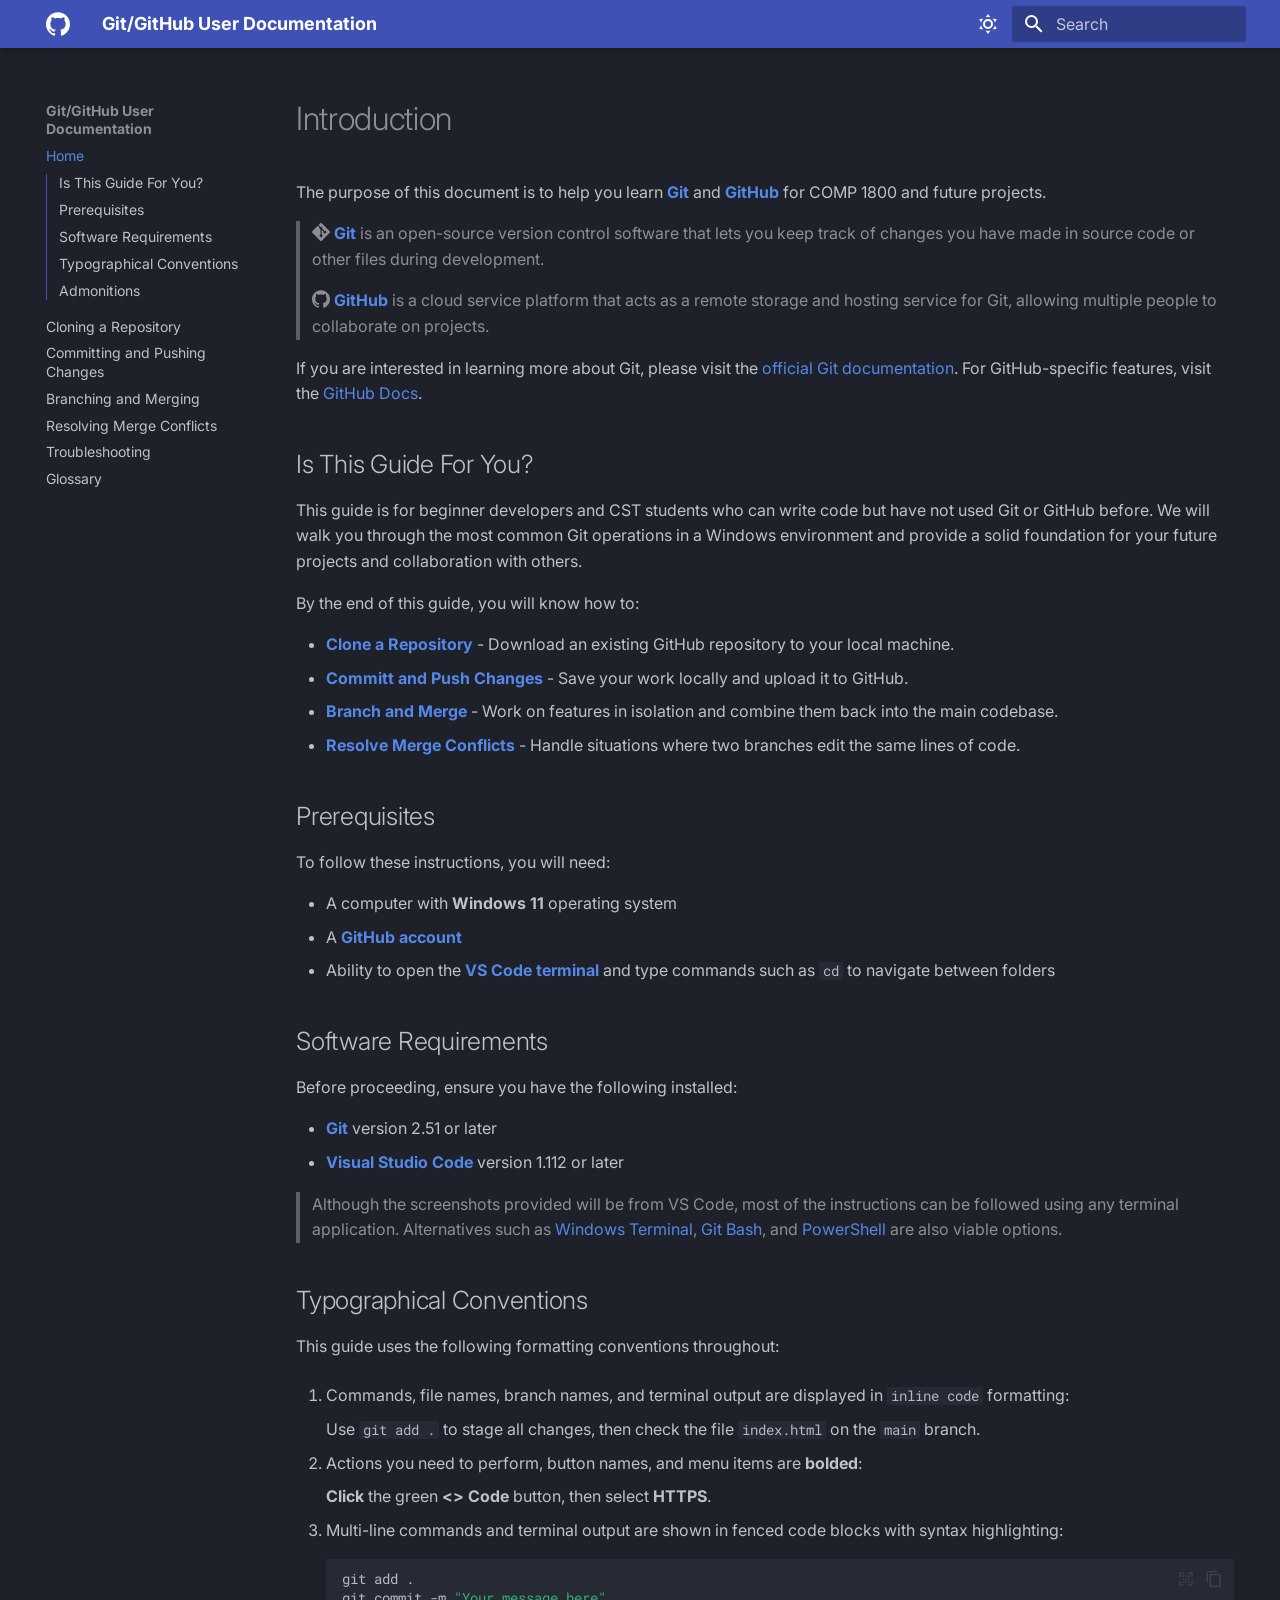
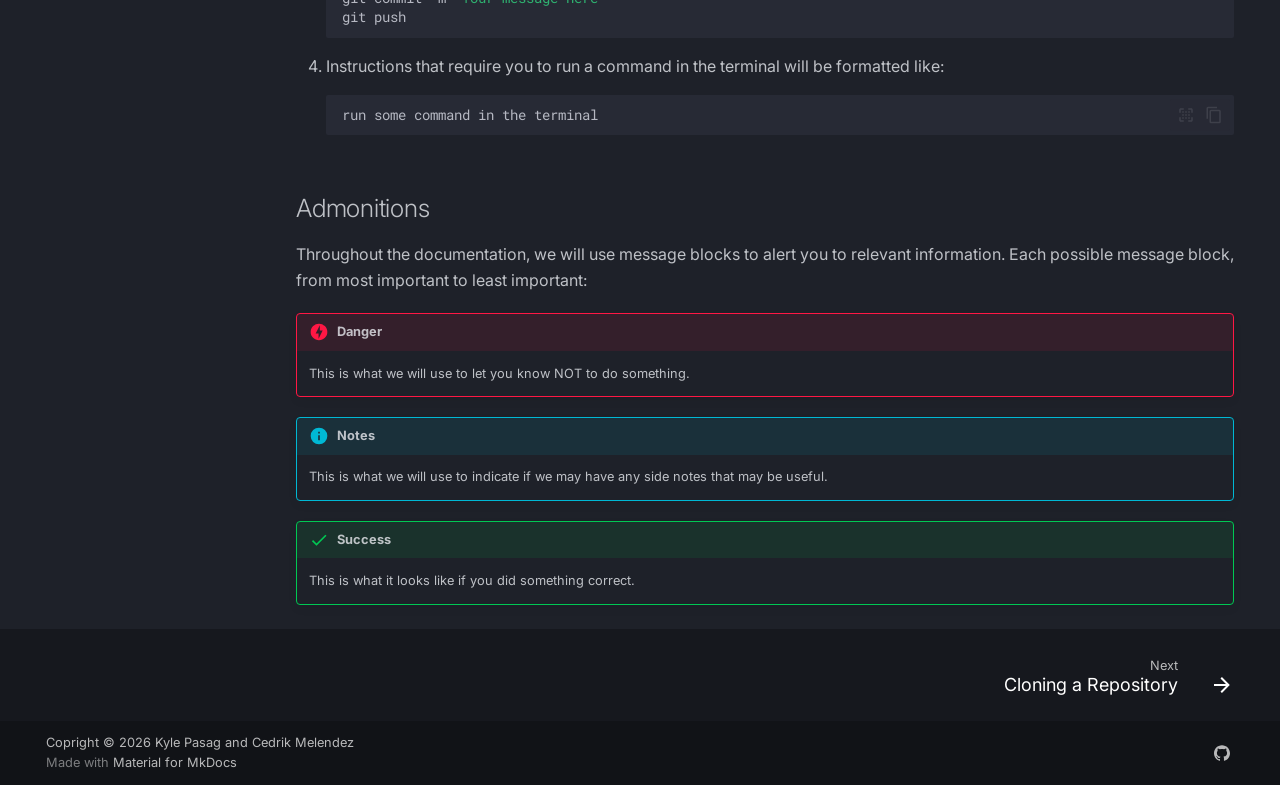
==== index.html @ 0b8ddfae "Deployed a0485a2 with MkDocs version: 1.6.1" ====
<!doctype html>
<html lang="en" class="no-js">
  <head>
    
      <meta charset="utf-8">
      <meta name="viewport" content="width=device-width,initial-scale=1">
      
      
      
        <link rel="canonical" href="https://kpasag.github.io/Git-GitHub-User-Documentation/">
      
      
      
        <link rel="next" href="cloning/">
      
      
        
      
      
      <link rel="icon" href="assets/github.png">
      <meta name="generator" content="mkdocs-1.6.1, mkdocs-material-9.7.6">
    
    
      
        <title>Git/GitHub User Documentation</title>
      
    
    
      <link rel="stylesheet" href="assets/stylesheets/main.484c7ddc.min.css">
      
        
        <link rel="stylesheet" href="assets/stylesheets/palette.ab4e12ef.min.css">
      
      


    
    
      
    
    
      
        
        
        <link rel="preconnect" href="https://fonts.gstatic.com" crossorigin>
        <link rel="stylesheet" href="https://fonts.googleapis.com/css?family=Inter:300,300i,400,400i,700,700i%7CRoboto+Mono:400,400i,700,700i&display=fallback">
        <style>:root{--md-text-font:"Inter";--md-code-font:"Roboto Mono"}</style>
      
    
    
    <script>__md_scope=new URL(".",location),__md_hash=e=>[...e].reduce(((e,_)=>(e<<5)-e+_.charCodeAt(0)),0),__md_get=(e,_=localStorage,t=__md_scope)=>JSON.parse(_.getItem(t.pathname+"."+e)),__md_set=(e,_,t=localStorage,a=__md_scope)=>{try{t.setItem(a.pathname+"."+e,JSON.stringify(_))}catch(e){}}</script>
    
      

    
    
  </head>
  
  
    
    
      
    
    
    
    
    <body dir="ltr" data-md-color-scheme="slate" data-md-color-primary="indigo" data-md-color-accent="indigo">
  
    
    <input class="md-toggle" data-md-toggle="drawer" type="checkbox" id="__drawer" autocomplete="off">
    <input class="md-toggle" data-md-toggle="search" type="checkbox" id="__search" autocomplete="off">
    <label class="md-overlay" for="__drawer"></label>
    <div data-md-component="skip">
      
        
        <a href="#introduction" class="md-skip">
          Skip to content
        </a>
      
    </div>
    <div data-md-component="announce">
      
    </div>
    
    
      

  

<header class="md-header md-header--shadow" data-md-component="header">
  <nav class="md-header__inner md-grid" aria-label="Header">
    <a href="." title="Git/GitHub User Documentation" class="md-header__button md-logo" aria-label="Git/GitHub User Documentation" data-md-component="logo">
      
  
  <svg xmlns="http://www.w3.org/2000/svg" viewBox="0 0 24 24"><path d="M12 .297c-6.63 0-12 5.373-12 12 0 5.303 3.438 9.8 8.205 11.385.6.113.82-.258.82-.577 0-.285-.01-1.04-.015-2.04-3.338.724-4.042-1.61-4.042-1.61C4.422 18.07 3.633 17.7 3.633 17.7c-1.087-.744.084-.729.084-.729 1.205.084 1.838 1.236 1.838 1.236 1.07 1.835 2.809 1.305 3.495.998.108-.776.417-1.305.76-1.605-2.665-.3-5.466-1.332-5.466-5.93 0-1.31.465-2.38 1.235-3.22-.135-.303-.54-1.523.105-3.176 0 0 1.005-.322 3.3 1.23.96-.267 1.98-.399 3-.405 1.02.006 2.04.138 3 .405 2.28-1.552 3.285-1.23 3.285-1.23.645 1.653.24 2.873.12 3.176.765.84 1.23 1.91 1.23 3.22 0 4.61-2.805 5.625-5.475 5.92.42.36.81 1.096.81 2.22 0 1.606-.015 2.896-.015 3.286 0 .315.21.69.825.57C20.565 22.092 24 17.592 24 12.297c0-6.627-5.373-12-12-12"/></svg>

    </a>
    <label class="md-header__button md-icon" for="__drawer">
      
      <svg xmlns="http://www.w3.org/2000/svg" viewBox="0 0 24 24"><path d="M3 6h18v2H3zm0 5h18v2H3zm0 5h18v2H3z"/></svg>
    </label>
    <div class="md-header__title" data-md-component="header-title">
      <div class="md-header__ellipsis">
        <div class="md-header__topic">
          <span class="md-ellipsis">
            Git/GitHub User Documentation
          </span>
        </div>
        <div class="md-header__topic" data-md-component="header-topic">
          <span class="md-ellipsis">
            
              Home
            
          </span>
        </div>
      </div>
    </div>
    
      
        <form class="md-header__option" data-md-component="palette">
  
    
    
    
    <input class="md-option" data-md-color-media="" data-md-color-scheme="slate" data-md-color-primary="indigo" data-md-color-accent="indigo"  aria-label="Dark mode"  type="radio" name="__palette" id="__palette_0">
    
      <label class="md-header__button md-icon" title="Dark mode" for="__palette_1" hidden>
        <svg xmlns="http://www.w3.org/2000/svg" viewBox="0 0 24 24"><path d="M12 7a5 5 0 0 1 5 5 5 5 0 0 1-5 5 5 5 0 0 1-5-5 5 5 0 0 1 5-5m0 2a3 3 0 0 0-3 3 3 3 0 0 0 3 3 3 3 0 0 0 3-3 3 3 0 0 0-3-3m0-7 2.39 3.42C13.65 5.15 12.84 5 12 5s-1.65.15-2.39.42zM3.34 7l4.16-.35A7.2 7.2 0 0 0 5.94 8.5c-.44.74-.69 1.5-.83 2.29zm.02 10 1.76-3.77a7.131 7.131 0 0 0 2.38 4.14zM20.65 7l-1.77 3.79a7.02 7.02 0 0 0-2.38-4.15zm-.01 10-4.14.36c.59-.51 1.12-1.14 1.54-1.86.42-.73.69-1.5.83-2.29zM12 22l-2.41-3.44c.74.27 1.55.44 2.41.44.82 0 1.63-.17 2.37-.44z"/></svg>
      </label>
    
  
    
    
    
    <input class="md-option" data-md-color-media="" data-md-color-scheme="default" data-md-color-primary="indigo" data-md-color-accent="indigo"  aria-label="Light mode"  type="radio" name="__palette" id="__palette_1">
    
      <label class="md-header__button md-icon" title="Light mode" for="__palette_0" hidden>
        <svg xmlns="http://www.w3.org/2000/svg" viewBox="0 0 24 24"><path d="m17.75 4.09-2.53 1.94.91 3.06-2.63-1.81-2.63 1.81.91-3.06-2.53-1.94L12.44 4l1.06-3 1.06 3zm3.5 6.91-1.64 1.25.59 1.98-1.7-1.17-1.7 1.17.59-1.98L15.75 11l2.06-.05L18.5 9l.69 1.95zm-2.28 4.95c.83-.08 1.72 1.1 1.19 1.85-.32.45-.66.87-1.08 1.27C15.17 23 8.84 23 4.94 19.07c-3.91-3.9-3.91-10.24 0-14.14.4-.4.82-.76 1.27-1.08.75-.53 1.93.36 1.85 1.19-.27 2.86.69 5.83 2.89 8.02a9.96 9.96 0 0 0 8.02 2.89m-1.64 2.02a12.08 12.08 0 0 1-7.8-3.47c-2.17-2.19-3.33-5-3.49-7.82-2.81 3.14-2.7 7.96.31 10.98 3.02 3.01 7.84 3.12 10.98.31"/></svg>
      </label>
    
  
</form>
      
    
    
      <script>var palette=__md_get("__palette");if(palette&&palette.color){if("(prefers-color-scheme)"===palette.color.media){var media=matchMedia("(prefers-color-scheme: light)"),input=document.querySelector(media.matches?"[data-md-color-media='(prefers-color-scheme: light)']":"[data-md-color-media='(prefers-color-scheme: dark)']");palette.color.media=input.getAttribute("data-md-color-media"),palette.color.scheme=input.getAttribute("data-md-color-scheme"),palette.color.primary=input.getAttribute("data-md-color-primary"),palette.color.accent=input.getAttribute("data-md-color-accent")}for(var[key,value]of Object.entries(palette.color))document.body.setAttribute("data-md-color-"+key,value)}</script>
    
    
    
      
      
        <label class="md-header__button md-icon" for="__search">
          
          <svg xmlns="http://www.w3.org/2000/svg" viewBox="0 0 24 24"><path d="M9.5 3A6.5 6.5 0 0 1 16 9.5c0 1.61-.59 3.09-1.56 4.23l.27.27h.79l5 5-1.5 1.5-5-5v-.79l-.27-.27A6.52 6.52 0 0 1 9.5 16 6.5 6.5 0 0 1 3 9.5 6.5 6.5 0 0 1 9.5 3m0 2C7 5 5 7 5 9.5S7 14 9.5 14 14 12 14 9.5 12 5 9.5 5"/></svg>
        </label>
        <div class="md-search" data-md-component="search" role="dialog">
  <label class="md-search__overlay" for="__search"></label>
  <div class="md-search__inner" role="search">
    <form class="md-search__form" name="search">
      <input type="text" class="md-search__input" name="query" aria-label="Search" placeholder="Search" autocapitalize="off" autocorrect="off" autocomplete="off" spellcheck="false" data-md-component="search-query" required>
      <label class="md-search__icon md-icon" for="__search">
        
        <svg xmlns="http://www.w3.org/2000/svg" viewBox="0 0 24 24"><path d="M9.5 3A6.5 6.5 0 0 1 16 9.5c0 1.61-.59 3.09-1.56 4.23l.27.27h.79l5 5-1.5 1.5-5-5v-.79l-.27-.27A6.52 6.52 0 0 1 9.5 16 6.5 6.5 0 0 1 3 9.5 6.5 6.5 0 0 1 9.5 3m0 2C7 5 5 7 5 9.5S7 14 9.5 14 14 12 14 9.5 12 5 9.5 5"/></svg>
        
        <svg xmlns="http://www.w3.org/2000/svg" viewBox="0 0 24 24"><path d="M20 11v2H8l5.5 5.5-1.42 1.42L4.16 12l7.92-7.92L13.5 5.5 8 11z"/></svg>
      </label>
      <nav class="md-search__options" aria-label="Search">
        
        <button type="reset" class="md-search__icon md-icon" title="Clear" aria-label="Clear" tabindex="-1">
          
          <svg xmlns="http://www.w3.org/2000/svg" viewBox="0 0 24 24"><path d="M19 6.41 17.59 5 12 10.59 6.41 5 5 6.41 10.59 12 5 17.59 6.41 19 12 13.41 17.59 19 19 17.59 13.41 12z"/></svg>
        </button>
      </nav>
      
    </form>
    <div class="md-search__output">
      <div class="md-search__scrollwrap" tabindex="0" data-md-scrollfix>
        <div class="md-search-result" data-md-component="search-result">
          <div class="md-search-result__meta">
            Initializing search
          </div>
          <ol class="md-search-result__list" role="presentation"></ol>
        </div>
      </div>
    </div>
  </div>
</div>
      
    
    
  </nav>
  
</header>
    
    <div class="md-container" data-md-component="container">
      
      
        
          
        
      
      <main class="md-main" data-md-component="main">
        <div class="md-main__inner md-grid">
          
            
              
              <div class="md-sidebar md-sidebar--primary" data-md-component="sidebar" data-md-type="navigation" >
                <div class="md-sidebar__scrollwrap">
                  <div class="md-sidebar__inner">
                    



  

<nav class="md-nav md-nav--primary md-nav--integrated" aria-label="Navigation" data-md-level="0">
  <label class="md-nav__title" for="__drawer">
    <a href="." title="Git/GitHub User Documentation" class="md-nav__button md-logo" aria-label="Git/GitHub User Documentation" data-md-component="logo">
      
  
  <svg xmlns="http://www.w3.org/2000/svg" viewBox="0 0 24 24"><path d="M12 .297c-6.63 0-12 5.373-12 12 0 5.303 3.438 9.8 8.205 11.385.6.113.82-.258.82-.577 0-.285-.01-1.04-.015-2.04-3.338.724-4.042-1.61-4.042-1.61C4.422 18.07 3.633 17.7 3.633 17.7c-1.087-.744.084-.729.084-.729 1.205.084 1.838 1.236 1.838 1.236 1.07 1.835 2.809 1.305 3.495.998.108-.776.417-1.305.76-1.605-2.665-.3-5.466-1.332-5.466-5.93 0-1.31.465-2.38 1.235-3.22-.135-.303-.54-1.523.105-3.176 0 0 1.005-.322 3.3 1.23.96-.267 1.98-.399 3-.405 1.02.006 2.04.138 3 .405 2.28-1.552 3.285-1.23 3.285-1.23.645 1.653.24 2.873.12 3.176.765.84 1.23 1.91 1.23 3.22 0 4.61-2.805 5.625-5.475 5.92.42.36.81 1.096.81 2.22 0 1.606-.015 2.896-.015 3.286 0 .315.21.69.825.57C20.565 22.092 24 17.592 24 12.297c0-6.627-5.373-12-12-12"/></svg>

    </a>
    Git/GitHub User Documentation
  </label>
  
  <ul class="md-nav__list" data-md-scrollfix>
    
      
      
  
  
    
  
  
  
    <li class="md-nav__item md-nav__item--active">
      
      <input class="md-nav__toggle md-toggle" type="checkbox" id="__toc">
      
      
        
      
      
        <label class="md-nav__link md-nav__link--active" for="__toc">
          
  
  
  <span class="md-ellipsis">
    
  
    Home
  

    
  </span>
  
  

          <span class="md-nav__icon md-icon"></span>
        </label>
      
      <a href="." class="md-nav__link md-nav__link--active">
        
  
  
  <span class="md-ellipsis">
    
  
    Home
  

    
  </span>
  
  

      </a>
      
        

<nav class="md-nav md-nav--secondary" aria-label="Table of contents">
  
  
  
    
  
  
    <label class="md-nav__title" for="__toc">
      <span class="md-nav__icon md-icon"></span>
      Table of contents
    </label>
    <ul class="md-nav__list" data-md-component="toc" data-md-scrollfix>
      
        <li class="md-nav__item">
  <a href="#is-this-guide-for-you" class="md-nav__link">
    <span class="md-ellipsis">
      
        Is This Guide For You?
      
    </span>
  </a>
  
</li>
      
        <li class="md-nav__item">
  <a href="#prerequisites" class="md-nav__link">
    <span class="md-ellipsis">
      
        Prerequisites
      
    </span>
  </a>
  
</li>
      
        <li class="md-nav__item">
  <a href="#software-requirements" class="md-nav__link">
    <span class="md-ellipsis">
      
        Software Requirements
      
    </span>
  </a>
  
</li>
      
        <li class="md-nav__item">
  <a href="#typographical-conventions" class="md-nav__link">
    <span class="md-ellipsis">
      
        Typographical Conventions
      
    </span>
  </a>
  
</li>
      
        <li class="md-nav__item">
  <a href="#admonitions" class="md-nav__link">
    <span class="md-ellipsis">
      
        Admonitions
      
    </span>
  </a>
  
</li>
      
    </ul>
  
</nav>
      
    </li>
  

    
      
      
  
  
  
  
    <li class="md-nav__item">
      <a href="cloning/" class="md-nav__link">
        
  
  
  <span class="md-ellipsis">
    
  
    Cloning a Repository
  

    
  </span>
  
  

      </a>
    </li>
  

    
      
      
  
  
  
  
    <li class="md-nav__item">
      <a href="committing-and-pushing/" class="md-nav__link">
        
  
  
  <span class="md-ellipsis">
    
  
    Committing and Pushing Changes
  

    
  </span>
  
  

      </a>
    </li>
  

    
      
      
  
  
  
  
    <li class="md-nav__item">
      <a href="branching-and-merging/" class="md-nav__link">
        
  
  
  <span class="md-ellipsis">
    
  
    Branching and Merging
  

    
  </span>
  
  

      </a>
    </li>
  

    
      
      
  
  
  
  
    <li class="md-nav__item">
      <a href="resolving-merge-conflicts/" class="md-nav__link">
        
  
  
  <span class="md-ellipsis">
    
  
    Resolving Merge Conflicts
  

    
  </span>
  
  

      </a>
    </li>
  

    
      
      
  
  
  
  
    <li class="md-nav__item">
      <a href="troubleshooting/" class="md-nav__link">
        
  
  
  <span class="md-ellipsis">
    
  
    Troubleshooting
  

    
  </span>
  
  

      </a>
    </li>
  

    
      
      
  
  
  
  
    <li class="md-nav__item">
      <a href="glossary/" class="md-nav__link">
        
  
  
  <span class="md-ellipsis">
    
  
    Glossary
  

    
  </span>
  
  

      </a>
    </li>
  

    
  </ul>
</nav>
                  </div>
                </div>
              </div>
            
            
          
          
            <div class="md-content" data-md-component="content">
              
              <article class="md-content__inner md-typeset">
                
                  



<h1 id="introduction">Introduction</h1>
<p>The purpose of this document is to help you learn <a href="https://git-scm.com/"><strong>Git</strong></a> and <a href="https://github.com/"><strong>GitHub</strong></a> for COMP 1800 and future projects.</p>
<blockquote>
<p><span class="twemoji"><svg xmlns="http://www.w3.org/2000/svg" viewBox="0 0 24 24"><path d="M23.546 10.93 13.067.452a1.55 1.55 0 0 0-2.188 0L8.708 2.627l2.76 2.76a1.838 1.838 0 0 1 2.327 2.341l2.658 2.66a1.838 1.838 0 0 1 1.9 3.039 1.837 1.837 0 0 1-2.6 0 1.85 1.85 0 0 1-.404-1.996L12.86 8.955v6.525c.176.086.342.203.488.348a1.85 1.85 0 0 1 0 2.6 1.844 1.844 0 0 1-2.609 0 1.834 1.834 0 0 1 0-2.598c.182-.18.387-.316.605-.406V8.835a1.834 1.834 0 0 1-.996-2.41L7.636 3.7.45 10.881c-.6.605-.6 1.584 0 2.189l10.48 10.477a1.545 1.545 0 0 0 2.186 0l10.43-10.43a1.544 1.544 0 0 0 0-2.187"/></svg></span> <a href="https://git-scm.com/"><strong>Git</strong></a> is an open-source version control software that lets you keep track of changes you have made in source code or other files during development.</p>
<p><span class="twemoji"><svg xmlns="http://www.w3.org/2000/svg" viewBox="0 0 24 24"><path d="M12 .297c-6.63 0-12 5.373-12 12 0 5.303 3.438 9.8 8.205 11.385.6.113.82-.258.82-.577 0-.285-.01-1.04-.015-2.04-3.338.724-4.042-1.61-4.042-1.61C4.422 18.07 3.633 17.7 3.633 17.7c-1.087-.744.084-.729.084-.729 1.205.084 1.838 1.236 1.838 1.236 1.07 1.835 2.809 1.305 3.495.998.108-.776.417-1.305.76-1.605-2.665-.3-5.466-1.332-5.466-5.93 0-1.31.465-2.38 1.235-3.22-.135-.303-.54-1.523.105-3.176 0 0 1.005-.322 3.3 1.23.96-.267 1.98-.399 3-.405 1.02.006 2.04.138 3 .405 2.28-1.552 3.285-1.23 3.285-1.23.645 1.653.24 2.873.12 3.176.765.84 1.23 1.91 1.23 3.22 0 4.61-2.805 5.625-5.475 5.92.42.36.81 1.096.81 2.22 0 1.606-.015 2.896-.015 3.286 0 .315.21.69.825.57C20.565 22.092 24 17.592 24 12.297c0-6.627-5.373-12-12-12"/></svg></span> <a href="https://github.com/"><strong>GitHub</strong></a> is a cloud service platform that acts as a remote storage and hosting service for Git, allowing multiple people to collaborate on projects.</p>
</blockquote>
<p>If you are interested in learning more about Git, please visit the <a href="https://git-scm.com/doc">official Git documentation</a>. For GitHub-specific features, visit the <a href="https://docs.github.com">GitHub Docs</a>.</p>
<h2 id="is-this-guide-for-you">Is This Guide For You?</h2>
<p>This guide is for beginner developers and CST students who can write code but have not used Git or GitHub before. We will walk you through the most common Git operations in a Windows environment and provide a solid foundation for your future projects and collaboration with others.</p>
<p>By the end of this guide, you will know how to:</p>
<ul>
<li><strong><a href="cloning/">Clone a Repository</a></strong> - Download an existing GitHub repository to your local machine.</li>
<li><strong><a href="committing-and-pushing/">Committ and Push Changes</a></strong> - Save your work locally and upload it to GitHub.</li>
<li><strong><a href="branching-and-merging/">Branch and Merge</a></strong> - Work on features in isolation and combine them back into the main codebase.</li>
<li><strong><a href="resolving-merge-conflicts/">Resolve Merge Conflicts</a></strong> - Handle situations where two branches edit the same lines of code.</li>
</ul>
<h2 id="prerequisites">Prerequisites</h2>
<p>To follow these instructions, you will need:</p>
<ul>
<li>A computer with <strong>Windows 11</strong> operating system</li>
<li>A <a href="https://github.com/join"><strong>GitHub account</strong></a></li>
<li>Ability to open the <a href="https://code.visualstudio.com/docs/terminal/basics"><strong>VS Code terminal</strong></a> and type commands such as <code>cd</code> to navigate between folders</li>
</ul>
<h2 id="software-requirements">Software Requirements</h2>
<p>Before proceeding, ensure you have the following installed:</p>
<ul>
<li><a href="https://git-scm.com/downloads"><strong>Git</strong></a> version 2.51 or later</li>
<li><a href="https://code.visualstudio.com/download"><strong>Visual Studio Code</strong></a> version 1.112 or later</li>
</ul>
<blockquote>
<p>Although the screenshots provided will be from VS Code, most of the instructions can be followed using any terminal application.
Alternatives such as <a href="https://apps.microsoft.com/detail/9n0dx20hk701">Windows Terminal</a>, <a href="https://gitforwindows.org/">Git Bash</a>, and <a href="https://learn.microsoft.com/en-us/powershell/">PowerShell</a> are also viable options.</p>
</blockquote>
<h2 id="typographical-conventions">Typographical Conventions</h2>
<p>This guide uses the following formatting conventions throughout:</p>
<ol>
<li>
<p>Commands, file names, branch names, and terminal output are displayed in <code>inline code</code> formatting:</p>
<p>Use <code>git add .</code> to stage all changes, then check the file <code>index.html</code> on the <code>main</code> branch.</p>
</li>
<li>
<p>Actions you need to perform, button names, and menu items are <strong>bolded</strong>:</p>
<p><strong>Click</strong> the green <strong>&lt;&gt; Code</strong> button, then select <strong>HTTPS</strong>.</p>
</li>
<li>
<p>Multi-line commands and terminal output are shown in fenced code blocks with syntax highlighting:</p>
<div class="language-bash highlight"><pre><span></span><code><span id="__span-0-1"><a id="__codelineno-0-1" name="__codelineno-0-1" href="#__codelineno-0-1"></a>git<span class="w"> </span>add<span class="w"> </span>.
</span><span id="__span-0-2"><a id="__codelineno-0-2" name="__codelineno-0-2" href="#__codelineno-0-2"></a>git<span class="w"> </span>commit<span class="w"> </span>-m<span class="w"> </span><span class="s2">&quot;Your message here&quot;</span>
</span><span id="__span-0-3"><a id="__codelineno-0-3" name="__codelineno-0-3" href="#__codelineno-0-3"></a>git<span class="w"> </span>push
</span></code></pre></div>
</li>
<li>
<p>Instructions that require you to run a command in the terminal will be formatted like:</p>
<div class="language-text highlight"><pre><span></span><code><span id="__span-1-1"><a id="__codelineno-1-1" name="__codelineno-1-1" href="#__codelineno-1-1"></a>run some command in the terminal
</span></code></pre></div>
</li>
</ol>
<h2 id="admonitions">Admonitions</h2>
<p>Throughout the documentation, we will use message blocks to alert you to relevant information. Each possible message block, from most important to least important:</p>
<div class="admonition danger">
<p class="admonition-title">Danger</p>
<p>This is what we will use to let you know NOT to do something.</p>
</div>
<div class="admonition info">
<p class="admonition-title">Notes</p>
<p>This is what we will use to indicate if we may have any side notes that may be useful.</p>
</div>
<div class="admonition success">
<p class="admonition-title">Success</p>
<p>This is what it looks like if you did something correct.</p>
</div>












                
              </article>
            </div>
          
          
<script>var target=document.getElementById(location.hash.slice(1));target&&target.name&&(target.checked=target.name.startsWith("__tabbed_"))</script>
        </div>
        
      </main>
      
        <footer class="md-footer">
  
    
      
      <nav class="md-footer__inner md-grid" aria-label="Footer" >
        
        
          
          <a href="cloning/" class="md-footer__link md-footer__link--next" aria-label="Next: Cloning a Repository">
            <div class="md-footer__title">
              <span class="md-footer__direction">
                Next
              </span>
              <div class="md-ellipsis">
                Cloning a Repository
              </div>
            </div>
            <div class="md-footer__button md-icon">
              
              <svg xmlns="http://www.w3.org/2000/svg" viewBox="0 0 24 24"><path d="M4 11v2h12l-5.5 5.5 1.42 1.42L19.84 12l-7.92-7.92L10.5 5.5 16 11z"/></svg>
            </div>
          </a>
        
      </nav>
    
  
  <div class="md-footer-meta md-typeset">
    <div class="md-footer-meta__inner md-grid">
      <div class="md-copyright">
  
    <div class="md-copyright__highlight">
      Copright &copy; 2026 Kyle Pasag and Cedrik Melendez
    </div>
  
  
    Made with
    <a href="https://squidfunk.github.io/mkdocs-material/" target="_blank" rel="noopener">
      Material for MkDocs
    </a>
  
</div>
      
        
<div class="md-social">
  
    
    
    
    
      
      
    
    <a href="https://github.com/kpasag/Git-GitHub-User-Documentation" target="_blank" rel="noopener" title="github.com" class="md-social__link">
      <svg xmlns="http://www.w3.org/2000/svg" viewBox="0 0 24 24"><path d="M12 .297c-6.63 0-12 5.373-12 12 0 5.303 3.438 9.8 8.205 11.385.6.113.82-.258.82-.577 0-.285-.01-1.04-.015-2.04-3.338.724-4.042-1.61-4.042-1.61C4.422 18.07 3.633 17.7 3.633 17.7c-1.087-.744.084-.729.084-.729 1.205.084 1.838 1.236 1.838 1.236 1.07 1.835 2.809 1.305 3.495.998.108-.776.417-1.305.76-1.605-2.665-.3-5.466-1.332-5.466-5.93 0-1.31.465-2.38 1.235-3.22-.135-.303-.54-1.523.105-3.176 0 0 1.005-.322 3.3 1.23.96-.267 1.98-.399 3-.405 1.02.006 2.04.138 3 .405 2.28-1.552 3.285-1.23 3.285-1.23.645 1.653.24 2.873.12 3.176.765.84 1.23 1.91 1.23 3.22 0 4.61-2.805 5.625-5.475 5.92.42.36.81 1.096.81 2.22 0 1.606-.015 2.896-.015 3.286 0 .315.21.69.825.57C20.565 22.092 24 17.592 24 12.297c0-6.627-5.373-12-12-12"/></svg>
    </a>
  
</div>
      
    </div>
  </div>
</footer>
      
    </div>
    <div class="md-dialog" data-md-component="dialog">
      <div class="md-dialog__inner md-typeset"></div>
    </div>
    
    
    
      
      
      <script id="__config" type="application/json">{"annotate": null, "base": ".", "features": ["navigation.sections", "navigation.footer", "toc.integrate", "content.code.copy", "content.code.select"], "search": "assets/javascripts/workers/search.2c215733.min.js", "tags": null, "translations": {"clipboard.copied": "Copied to clipboard", "clipboard.copy": "Copy to clipboard", "search.result.more.one": "1 more on this page", "search.result.more.other": "# more on this page", "search.result.none": "No matching documents", "search.result.one": "1 matching document", "search.result.other": "# matching documents", "search.result.placeholder": "Type to start searching", "search.result.term.missing": "Missing", "select.version": "Select version"}, "version": null}</script>
    
    
      <script src="assets/javascripts/bundle.79ae519e.min.js"></script>
      
    
  </body>
</html>
---- assets/stylesheets/main.484c7ddc.min.css ----
@charset "UTF-8";html{-webkit-text-size-adjust:none;-moz-text-size-adjust:none;text-size-adjust:none;box-sizing:border-box}*,:after,:before{box-sizing:inherit}@media (prefers-reduced-motion){*,:after,:before{transition:none!important}}body{margin:0}a,button,input,label{-webkit-tap-highlight-color:transparent}a{color:inherit;text-decoration:none}hr{border:0;box-sizing:initial;display:block;height:.05rem;overflow:visible;padding:0}small{font-size:80%}sub,sup{line-height:1em}img{border-style:none}table{border-collapse:initial;border-spacing:0}td,th{font-weight:400;vertical-align:top}button{background:#0000;border:0;font-family:inherit;font-size:inherit;margin:0;padding:0}input{border:0;outline:none}:root{--md-primary-fg-color:#4051b5;--md-primary-fg-color--light:#5d6cc0;--md-primary-fg-color--dark:#303fa1;--md-primary-bg-color:#fff;--md-primary-bg-color--light:#ffffffb3;--md-accent-fg-color:#526cfe;--md-accent-fg-color--transparent:#526cfe1a;--md-accent-bg-color:#fff;--md-accent-bg-color--light:#ffffffb3}[data-md-color-scheme=default]{color-scheme:light}[data-md-color-scheme=default] img[src$="#gh-dark-mode-only"],[data-md-color-scheme=default] img[src$="#only-dark"]{display:none}:root,[data-md-color-scheme=default]{--md-hue:225deg;--md-default-fg-color:#000000de;--md-default-fg-color--light:#0000008a;--md-default-fg-color--lighter:#00000052;--md-default-fg-color--lightest:#00000012;--md-default-bg-color:#fff;--md-default-bg-color--light:#ffffffb3;--md-default-bg-color--lighter:#ffffff4d;--md-default-bg-color--lightest:#ffffff1f;--md-code-fg-color:#36464e;--md-code-bg-color:#f5f5f5;--md-code-bg-color--light:#f5f5f5b3;--md-code-bg-color--lighter:#f5f5f54d;--md-code-hl-color:#4287ff;--md-code-hl-color--light:#4287ff1a;--md-code-hl-number-color:#d52a2a;--md-code-hl-special-color:#db1457;--md-code-hl-function-color:#a846b9;--md-code-hl-constant-color:#6e59d9;--md-code-hl-keyword-color:#3f6ec6;--md-code-hl-string-color:#1c7d4d;--md-code-hl-name-color:var(--md-code-fg-color);--md-code-hl-operator-color:var(--md-default-fg-color--light);--md-code-hl-punctuation-color:var(--md-default-fg-color--light);--md-code-hl-comment-color:var(--md-default-fg-color--light);--md-code-hl-generic-color:var(--md-default-fg-color--light);--md-code-hl-variable-color:var(--md-default-fg-color--light);--md-typeset-color:var(--md-default-fg-color);--md-typeset-a-color:var(--md-primary-fg-color);--md-typeset-del-color:#f5503d26;--md-typeset-ins-color:#0bd57026;--md-typeset-kbd-color:#fafafa;--md-typeset-kbd-accent-color:#fff;--md-typeset-kbd-border-color:#b8b8b8;--md-typeset-mark-color:#ffff0080;--md-typeset-table-color:#0000001f;--md-typeset-table-color--light:rgba(0,0,0,.035);--md-admonition-fg-color:var(--md-default-fg-color);--md-admonition-bg-color:var(--md-default-bg-color);--md-warning-fg-color:#000000de;--md-warning-bg-color:#ff9;--md-footer-fg-color:#fff;--md-footer-fg-color--light:#ffffffb3;--md-footer-fg-color--lighter:#ffffff73;--md-footer-bg-color:#000000de;--md-footer-bg-color--dark:#00000052;--md-shadow-z1:0 0.2rem 0.5rem #0000000d,0 0 0.05rem #0000001a;--md-shadow-z2:0 0.2rem 0.5rem #0000001a,0 0 0.05rem #00000040;--md-shadow-z3:0 0.2rem 0.5rem #0003,0 0 0.05rem #00000059}.md-icon svg{fill:currentcolor;display:block;height:1.2rem;width:1.2rem}body{-webkit-font-smoothing:antialiased;-moz-osx-font-smoothing:grayscale;--md-text-font-family:var(--md-text-font,_),-apple-system,BlinkMacSystemFont,Helvetica,Arial,sans-serif;--md-code-font-family:var(--md-code-font,_),SFMono-Regular,Consolas,Menlo,monospace}aside,body,input{font-feature-settings:"kern","liga";color:var(--md-typeset-color);font-family:var(--md-text-font-family)}code,kbd,pre{font-feature-settings:"kern";font-family:var(--md-code-font-family)}:root{--md-typeset-table-sort-icon:url('data:image/svg+xml;charset=utf-8,<svg xmlns="http://www.w3.org/2000/svg" viewBox="0 0 24 24"><path d="m18 21-4-4h3V7h-3l4-4 4 4h-3v10h3M2 19v-2h10v2M2 13v-2h7v2M2 7V5h4v2z"/></svg>');--md-typeset-table-sort-icon--asc:url('data:image/svg+xml;charset=utf-8,<svg xmlns="http://www.w3.org/2000/svg" viewBox="0 0 24 24"><path d="M19 17h3l-4 4-4-4h3V3h2M2 17h10v2H2M6 5v2H2V5m0 6h7v2H2z"/></svg>');--md-typeset-table-sort-icon--desc:url('data:image/svg+xml;charset=utf-8,<svg xmlns="http://www.w3.org/2000/svg" viewBox="0 0 24 24"><path d="M19 7h3l-4-4-4 4h3v14h2M2 17h10v2H2M6 5v2H2V5m0 6h7v2H2z"/></svg>')}.md-typeset{-webkit-print-color-adjust:exact;color-adjust:exact;font-size:.8rem;line-height:1.6;overflow-wrap:break-word}@media print{.md-typeset{font-size:.68rem}}.md-typeset blockquote,.md-typeset dl,.md-typeset figure,.md-typeset ol,.md-typeset pre,.md-typeset ul{margin-bottom:1em;margin-top:1em}.md-typeset h1{color:var(--md-default-fg-color--light);font-size:2em;line-height:1.3;margin:0 0 1.25em}.md-typeset h1,.md-typeset h2{font-weight:300;letter-spacing:-.01em}.md-typeset h2{font-size:1.5625em;line-height:1.4;margin:1.6em 0 .64em}.md-typeset h3{font-size:1.25em;font-weight:400;letter-spacing:-.01em;line-height:1.5;margin:1.6em 0 .8em}.md-typeset h2+h3{margin-top:.8em}.md-typeset h4{font-weight:700;letter-spacing:-.01em;margin:1em 0}.md-typeset h5,.md-typeset h6{color:var(--md-default-fg-color--light);font-size:.8em;font-weight:700;letter-spacing:-.01em;margin:1.25em 0}.md-typeset h5{text-transform:uppercase}.md-typeset h5 code{text-transform:none}.md-typeset hr{border-bottom:.05rem solid var(--md-default-fg-color--lightest);display:flow-root;margin:1.5em 0}.md-typeset a{color:var(--md-typeset-a-color);word-break:break-word}.md-typeset a,.md-typeset a:before{transition:color 125ms}.md-typeset a:focus,.md-typeset a:hover{color:var(--md-accent-fg-color)}.md-typeset a:focus code,.md-typeset a:hover code{background-color:var(--md-accent-fg-color--transparent);color:var(--md-accent-fg-color)}.md-typeset a code{color:var(--md-typeset-a-color)}.md-typeset a.focus-visible{outline-color:var(--md-accent-fg-color);outline-offset:.2rem}.md-typeset code,.md-typeset kbd,.md-typeset pre{color:var(--md-code-fg-color);direction:ltr;font-variant-ligatures:none;transition:background-color 125ms}@media print{.md-typeset code,.md-typeset kbd,.md-typeset pre{white-space:pre-wrap}}.md-typeset code{background-color:var(--md-code-bg-color);border-radius:.1rem;-webkit-box-decoration-break:clone;box-decoration-break:clone;font-size:.85em;padding:0 .2941176471em;transition:color 125ms,background-color 125ms;word-break:break-word}.md-typeset code:not(.focus-visible){-webkit-tap-highlight-color:transparent;outline:none}.md-typeset pre{display:flow-root;line-height:1.4;position:relative}.md-typeset pre>code{-webkit-box-decoration-break:slice;box-decoration-break:slice;box-shadow:none;display:block;margin:0;outline-color:var(--md-accent-fg-color);overflow:auto;padding:.7720588235em 1.1764705882em;scrollbar-color:var(--md-default-fg-color--lighter) #0000;scrollbar-width:thin;touch-action:auto;word-break:normal}.md-typeset pre>code:hover{scrollbar-color:var(--md-accent-fg-color) #0000}.md-typeset pre>code::-webkit-scrollbar{height:.2rem;width:.2rem}.md-typeset pre>code::-webkit-scrollbar-thumb{background-color:var(--md-default-fg-color--lighter)}.md-typeset pre>code::-webkit-scrollbar-thumb:hover{background-color:var(--md-accent-fg-color)}.md-typeset kbd{background-color:var(--md-typeset-kbd-color);border-radius:.1rem;box-shadow:0 .1rem 0 .05rem var(--md-typeset-kbd-border-color),0 .1rem 0 var(--md-typeset-kbd-border-color),0 -.1rem .2rem var(--md-typeset-kbd-accent-color) inset;color:var(--md-default-fg-color);display:inline-block;font-size:.75em;padding:0 .6666666667em;vertical-align:text-top;word-break:break-word}.md-typeset mark{background-color:var(--md-typeset-mark-color);-webkit-box-decoration-break:clone;box-decoration-break:clone;color:inherit;word-break:break-word}.md-typeset abbr{cursor:help;text-decoration:none}.md-typeset [data-preview],.md-typeset abbr{border-bottom:.05rem dotted var(--md-default-fg-color--light)}.md-typeset small{opacity:.75}[dir=ltr] .md-typeset sub,[dir=ltr] .md-typeset sup{margin-left:.078125em}[dir=rtl] .md-typeset sub,[dir=rtl] .md-typeset sup{margin-right:.078125em}[dir=ltr] .md-typeset blockquote{padding-left:.6rem}[dir=rtl] .md-typeset blockquote{padding-right:.6rem}[dir=ltr] .md-typeset blockquote{border-left:.2rem solid var(--md-default-fg-color--lighter)}[dir=rtl] .md-typeset blockquote{border-right:.2rem solid var(--md-default-fg-color--lighter)}.md-typeset blockquote{color:var(--md-default-fg-color--light);margin-left:0;margin-right:0}.md-typeset ul{list-style-type:disc}.md-typeset ul[type]{list-style-type:revert-layer}[dir=ltr] .md-typeset ol,[dir=ltr] .md-typeset ul{margin-left:.625em}[dir=rtl] .md-typeset ol,[dir=rtl] .md-typeset ul{margin-right:.625em}.md-typeset ol,.md-typeset ul{padding:0}.md-typeset ol:not([hidden]),.md-typeset ul:not([hidden]){display:flow-root}.md-typeset ol ol,.md-typeset ul ol{list-style-type:lower-alpha}.md-typeset ol ol ol,.md-typeset ul ol ol{list-style-type:lower-roman}.md-typeset ol ol ol ol,.md-typeset ul ol ol ol{list-style-type:upper-alpha}.md-typeset ol ol ol ol ol,.md-typeset ul ol ol ol ol{list-style-type:upper-roman}.md-typeset ol[type],.md-typeset ul[type]{list-style-type:revert-layer}[dir=ltr] .md-typeset ol li,[dir=ltr] .md-typeset ul li{margin-left:1.25em}[dir=rtl] .md-typeset ol li,[dir=rtl] .md-typeset ul li{margin-right:1.25em}.md-typeset ol li,.md-typeset ul li{margin-bottom:.5em}.md-typeset ol li blockquote,.md-typeset ol li p,.md-typeset ul li blockquote,.md-typeset ul li p{margin:.5em 0}.md-typeset ol li:last-child,.md-typeset ul li:last-child{margin-bottom:0}[dir=ltr] .md-typeset ol li ol,[dir=ltr] .md-typeset ol li ul,[dir=ltr] .md-typeset ul li ol,[dir=ltr] .md-typeset ul li ul{margin-left:.625em}[dir=rtl] .md-typeset ol li ol,[dir=rtl] .md-typeset ol li ul,[dir=rtl] .md-typeset ul li ol,[dir=rtl] .md-typeset ul li ul{margin-right:.625em}.md-typeset ol li ol,.md-typeset ol li ul,.md-typeset ul li ol,.md-typeset ul li ul{margin-bottom:.5em;margin-top:.5em}[dir=ltr] .md-typeset dd{margin-left:1.875em}[dir=rtl] .md-typeset dd{margin-right:1.875em}.md-typeset dd{margin-bottom:1.5em;margin-top:1em}.md-typeset img,.md-typeset svg,.md-typeset video{height:auto;max-width:100%}.md-typeset img[align=left]{margin:1em 1em 1em 0}.md-typeset img[align=right]{margin:1em 0 1em 1em}.md-typeset img[align]:only-child{margin-top:0}.md-typeset figure{display:flow-root;margin:1em auto;max-width:100%;text-align:center;width:fit-content}.md-typeset figure img{display:block;margin:0 auto}.md-typeset figcaption{font-style:italic;margin:1em auto;max-width:24rem}.md-typeset iframe{max-width:100%}.md-typeset table:not([class]){background-color:var(--md-default-bg-color);border:.05rem solid var(--md-typeset-table-color);border-radius:.1rem;display:inline-block;font-size:.64rem;max-width:100%;overflow:auto;touch-action:auto}@media print{.md-typeset table:not([class]){display:table}}.md-typeset table:not([class])+*{margin-top:1.5em}.md-typeset table:not([class]) td>:first-child,.md-typeset table:not([class]) th>:first-child{margin-top:0}.md-typeset table:not([class]) td>:last-child,.md-typeset table:not([class]) th>:last-child{margin-bottom:0}.md-typeset table:not([class]) td:not([align]),.md-typeset table:not([class]) th:not([align]){text-align:left}[dir=rtl] .md-typeset table:not([class]) td:not([align]),[dir=rtl] .md-typeset table:not([class]) th:not([align]){text-align:right}.md-typeset table:not([class]) th{font-weight:700;min-width:5rem;padding:.9375em 1.25em;vertical-align:top}.md-typeset table:not([class]) td{border-top:.05rem solid var(--md-typeset-table-color);padding:.9375em 1.25em;vertical-align:top}.md-typeset table:not([class]) tbody tr{transition:background-color 125ms}.md-typeset table:not([class]) tbody tr:hover{background-color:var(--md-typeset-table-color--light);box-shadow:0 .05rem 0 var(--md-default-bg-color) inset}.md-typeset table:not([class]) a{word-break:normal}.md-typeset table th[role=columnheader]{cursor:pointer}[dir=ltr] .md-typeset table th[role=columnheader]:after{margin-left:.5em}[dir=rtl] .md-typeset table th[role=columnheader]:after{margin-right:.5em}.md-typeset table th[role=columnheader]:after{content:"";display:inline-block;height:1.2em;-webkit-mask-image:var(--md-typeset-table-sort-icon);mask-image:var(--md-typeset-table-sort-icon);-webkit-mask-repeat:no-repeat;mask-repeat:no-repeat;-webkit-mask-size:contain;mask-size:contain;transition:background-color 125ms;vertical-align:text-bottom;width:1.2em}.md-typeset table th[role=columnheader]:hover:after{background-color:var(--md-default-fg-color--lighter)}.md-typeset table th[role=columnheader][aria-sort=ascending]:after{background-color:var(--md-default-fg-color--light);-webkit-mask-image:var(--md-typeset-table-sort-icon--asc);mask-image:var(--md-typeset-table-sort-icon--asc)}.md-typeset table th[role=columnheader][aria-sort=descending]:after{background-color:var(--md-default-fg-color--light);-webkit-mask-image:var(--md-typeset-table-sort-icon--desc);mask-image:var(--md-typeset-table-sort-icon--desc)}.md-typeset__scrollwrap{margin:1em -.8rem;overflow-x:auto;touch-action:auto}.md-typeset__table{display:inline-block;margin-bottom:.5em;padding:0 .8rem}@media print{.md-typeset__table{display:block}}html .md-typeset__table table{display:table;margin:0;overflow:hidden;width:100%}@media screen and (max-width:44.984375em){.md-content__inner>pre{margin:1em -.8rem}.md-content__inner>pre code{border-radius:0}}.md-typeset .md-author{border-radius:100%;display:block;flex-shrink:0;height:1.6rem;overflow:hidden;position:relative;transition:color 125ms,transform 125ms;width:1.6rem}.md-typeset .md-author img{display:block}.md-typeset .md-author--more{background:var(--md-default-fg-color--lightest);color:var(--md-default-fg-color--lighter);font-size:.6rem;font-weight:700;line-height:1.6rem;text-align:center}.md-typeset .md-author--long{height:2.4rem;width:2.4rem}.md-typeset a.md-author{transform:scale(1)}.md-typeset a.md-author img{border-radius:100%;filter:grayscale(100%) opacity(75%);transition:filter 125ms}.md-typeset a.md-author:focus,.md-typeset a.md-author:hover{transform:scale(1.1);z-index:1}.md-typeset a.md-author:focus img,.md-typeset a.md-author:hover img{filter:grayscale(0)}.md-banner{background-color:var(--md-footer-bg-color);color:var(--md-footer-fg-color);overflow:auto}@media print{.md-banner{display:none}}.md-banner--warning{background-color:var(--md-warning-bg-color);color:var(--md-warning-fg-color)}.md-banner__inner{font-size:.7rem;margin:.6rem auto;padding:0 .8rem}[dir=ltr] .md-banner__button{float:right}[dir=rtl] .md-banner__button{float:left}.md-banner__button{color:inherit;cursor:pointer;transition:opacity .25s}.no-js .md-banner__button{display:none}.md-banner__button:hover{opacity:.7}html{font-size:125%;height:100%;overflow-x:hidden}@media screen and (min-width:100em){html{font-size:137.5%}}@media screen and (min-width:125em){html{font-size:150%}}body{background-color:var(--md-default-bg-color);display:flex;flex-direction:column;font-size:.5rem;min-height:100%;position:relative;width:100%}@media print{body{display:block}}@media screen and (max-width:59.984375em){body[data-md-scrolllock]{position:fixed}}.md-grid{margin-left:auto;margin-right:auto;max-width:61rem}.md-container{display:flex;flex-direction:column;flex-grow:1}@media print{.md-container{display:block}}.md-main{flex-grow:1}.md-main__inner{display:flex;height:100%;margin-top:1.5rem}.md-ellipsis{overflow:hidden;text-overflow:ellipsis}.md-toggle{display:none}.md-option{height:0;opacity:0;position:absolute;width:0}.md-option:checked+label:not([hidden]){display:block}.md-option.focus-visible+label{outline-color:var(--md-accent-fg-color);outline-style:auto}.md-skip{background-color:var(--md-default-fg-color);border-radius:.1rem;color:var(--md-default-bg-color);font-size:.64rem;margin:.5rem;opacity:0;outline-color:var(--md-accent-fg-color);padding:.3rem .5rem;position:fixed;transform:translateY(.4rem);z-index:-1}.md-skip:focus{opacity:1;transform:translateY(0);transition:transform .25s cubic-bezier(.4,0,.2,1),opacity 175ms 75ms;z-index:10}@page{margin:25mm}:root{--md-clipboard-icon:url('data:image/svg+xml;charset=utf-8,<svg xmlns="http://www.w3.org/2000/svg" viewBox="0 0 24 24"><path d="M19 21H8V7h11m0-2H8a2 2 0 0 0-2 2v14a2 2 0 0 0 2 2h11a2 2 0 0 0 2-2V7a2 2 0 0 0-2-2m-3-4H4a2 2 0 0 0-2 2v14h2V3h12z"/></svg>')}.md-clipboard{border-radius:.1rem;color:var(--md-default-fg-color--lightest);cursor:pointer;height:1.5em;outline-color:var(--md-accent-fg-color);outline-offset:.1rem;transition:color .25s;width:1.5em;z-index:1}@media print{.md-clipboard{display:none}}.md-clipboard:not(.focus-visible){-webkit-tap-highlight-color:transparent;outline:none}:hover>.md-clipboard{color:var(--md-default-fg-color--light)}.md-clipboard:focus,.md-clipboard:hover{color:var(--md-accent-fg-color)}.md-clipboard:after{background-color:currentcolor;content:"";display:block;height:1.125em;margin:0 auto;-webkit-mask-image:var(--md-clipboard-icon);mask-image:var(--md-clipboard-icon);-webkit-mask-position:center;mask-position:center;-webkit-mask-repeat:no-repeat;mask-repeat:no-repeat;-webkit-mask-size:contain;mask-size:contain;width:1.125em}.md-clipboard--inline{cursor:pointer}.md-clipboard--inline code{transition:color .25s,background-color .25s}.md-clipboard--inline:focus code,.md-clipboard--inline:hover code{background-color:var(--md-accent-fg-color--transparent);color:var(--md-accent-fg-color)}:root{--md-code-select-icon:url('data:image/svg+xml;charset=utf-8,<svg xmlns="http://www.w3.org/2000/svg" viewBox="0 0 24 24"><path d="M19 19h-4v2h4c1.1 0 2-.9 2-2v-4h-2m0-12h-4v2h4v4h2V5c0-1.1-.9-2-2-2M5 5h4V3H5c-1.1 0-2 .9-2 2v4h2m0 6H3v4c0 1.1.9 2 2 2h4v-2H5zm2-4h2v2H7zm4 0h2v2h-2zm4 0h2v2h-2zM7 7h2v2H7zm4 0h2v2h-2zm4 0h2v2h-2zm-8 8h2v2H7zm4 0h2v2h-2zm4 0h2v2h-2z"/></svg>');--md-code-copy-icon:url('data:image/svg+xml;charset=utf-8,<svg xmlns="http://www.w3.org/2000/svg" viewBox="0 0 24 24"><path d="M19 21H8V7h11m0-2H8a2 2 0 0 0-2 2v14a2 2 0 0 0 2 2h11a2 2 0 0 0 2-2V7a2 2 0 0 0-2-2m-3-4H4a2 2 0 0 0-2 2v14h2V3h12z"/></svg>')}.md-typeset .md-code__content{display:grid}.md-code__nav{background-color:var(--md-code-bg-color--lighter);border-radius:.1rem;display:flex;gap:.2rem;padding:.2rem;position:absolute;right:.25em;top:.25em;transition:background-color .25s;z-index:1}:hover>.md-code__nav{background-color:var(--md-code-bg-color--light)}.md-code__button{color:var(--md-default-fg-color--lightest);cursor:pointer;display:block;height:1.5em;outline-color:var(--md-accent-fg-color);outline-offset:.1rem;transition:color .25s;width:1.5em}:hover>*>.md-code__button{color:var(--md-default-fg-color--light)}.md-code__button.focus-visible,.md-code__button:hover{color:var(--md-accent-fg-color)}.md-code__button--active{color:var(--md-default-fg-color)!important}.md-code__button:after{background-color:currentcolor;content:"";display:block;height:1.125em;margin:0 auto;-webkit-mask-position:center;mask-position:center;-webkit-mask-repeat:no-repeat;mask-repeat:no-repeat;-webkit-mask-size:contain;mask-size:contain;width:1.125em}.md-code__button[data-md-type=select]:after{-webkit-mask-image:var(--md-code-select-icon);mask-image:var(--md-code-select-icon)}.md-code__button[data-md-type=copy]:after{-webkit-mask-image:var(--md-code-copy-icon);mask-image:var(--md-code-copy-icon)}@keyframes consent{0%{opacity:0;transform:translateY(100%)}to{opacity:1;transform:translateY(0)}}@keyframes overlay{0%{opacity:0}to{opacity:1}}.md-consent__overlay{animation:overlay .25s both;-webkit-backdrop-filter:blur(.1rem);backdrop-filter:blur(.1rem);background-color:#0000008a;height:100%;opacity:1;position:fixed;top:0;width:100%;z-index:5}.md-consent__inner{animation:consent .5s cubic-bezier(.1,.7,.1,1) both;background-color:var(--md-default-bg-color);border:0;border-radius:.1rem;bottom:0;box-shadow:0 0 .2rem #0000001a,0 .2rem .4rem #0003;max-height:100%;overflow:auto;padding:0;position:fixed;width:100%;z-index:5}.md-consent__form{padding:.8rem}.md-consent__settings{display:none;margin:1em 0}input:checked+.md-consent__settings{display:block}.md-consent__controls{margin-bottom:.8rem}.md-typeset .md-consent__controls .md-button{display:inline}@media screen and (max-width:44.984375em){.md-typeset .md-consent__controls .md-button{display:block;margin-top:.4rem;text-align:center;width:100%}}.md-consent label{cursor:pointer}.md-content{flex-grow:1;min-width:0}.md-content__inner{margin:0 .8rem 1.2rem;padding-top:.6rem}@media screen and (min-width:76.25em){[dir=ltr] .md-sidebar--primary:not([hidden])~.md-content>.md-content__inner{margin-left:1.2rem}[dir=ltr] .md-sidebar--secondary:not([hidden])~.md-content>.md-content__inner,[dir=rtl] .md-sidebar--primary:not([hidden])~.md-content>.md-content__inner{margin-right:1.2rem}[dir=rtl] .md-sidebar--secondary:not([hidden])~.md-content>.md-content__inner{margin-left:1.2rem}}.md-content__inner:before{content:"";display:block;height:.4rem}.md-content__inner>:last-child{margin-bottom:0}[dir=ltr] .md-content__button{float:right}[dir=rtl] .md-content__button{float:left}[dir=ltr] .md-content__button{margin-left:.4rem}[dir=rtl] .md-content__button{margin-right:.4rem}.md-content__button{margin:.4rem 0;padding:0}@media print{.md-content__button{display:none}}.md-typeset .md-content__button{color:var(--md-default-fg-color--lighter)}.md-content__button svg{display:inline;vertical-align:top}[dir=rtl] .md-content__button svg{transform:scaleX(-1)}[dir=ltr] .md-dialog{right:.8rem}[dir=rtl] .md-dialog{left:.8rem}.md-dialog{background-color:var(--md-default-fg-color);border-radius:.1rem;bottom:.8rem;box-shadow:var(--md-shadow-z3);min-width:11.1rem;opacity:0;padding:.4rem .6rem;pointer-events:none;position:fixed;transform:translateY(100%);transition:transform 0ms .4s,opacity .4s;z-index:4}@media print{.md-dialog{display:none}}.md-dialog--active{opacity:1;pointer-events:auto;transform:translateY(0);transition:transform .4s cubic-bezier(.075,.85,.175,1),opacity .4s}.md-dialog__inner{color:var(--md-default-bg-color);font-size:.7rem}.md-feedback{margin:2em 0 1em;text-align:center}.md-feedback fieldset{border:none;margin:0;padding:0}.md-feedback__title{font-weight:700;margin:1em auto}.md-feedback__inner{position:relative}.md-feedback__list{display:flex;flex-wrap:wrap;place-content:baseline center;position:relative}.md-feedback__list:hover .md-icon:not(:disabled){color:var(--md-default-fg-color--lighter)}:disabled .md-feedback__list{min-height:1.8rem}.md-feedback__icon{color:var(--md-default-fg-color--light);cursor:pointer;flex-shrink:0;margin:0 .1rem;transition:color 125ms}.md-feedback__icon:not(:disabled).md-icon:hover{color:var(--md-accent-fg-color)}.md-feedback__icon:disabled{color:var(--md-default-fg-color--lightest);pointer-events:none}.md-feedback__note{opacity:0;position:relative;transform:translateY(.4rem);transition:transform .4s cubic-bezier(.1,.7,.1,1),opacity .15s}.md-feedback__note>*{margin:0 auto;max-width:16rem}:disabled .md-feedback__note{opacity:1;transform:translateY(0)}@media print{.md-feedback{display:none}}.md-footer{background-color:var(--md-footer-bg-color);color:var(--md-footer-fg-color)}@media print{.md-footer{display:none}}.md-footer__inner{justify-content:space-between;overflow:auto;padding:.2rem}.md-footer__inner:not([hidden]){display:flex}.md-footer__link{align-items:end;display:flex;flex-grow:0.01;margin-bottom:.4rem;margin-top:1rem;max-width:100%;outline-color:var(--md-accent-fg-color);overflow:hidden;transition:opacity .25s}.md-footer__link:focus,.md-footer__link:hover{opacity:.7}[dir=rtl] .md-footer__link svg{transform:scaleX(-1)}@media screen and (max-width:44.984375em){.md-footer__link--prev{flex-shrink:0}.md-footer__link--prev .md-footer__title{display:none}}[dir=ltr] .md-footer__link--next{margin-left:auto}[dir=rtl] .md-footer__link--next{margin-right:auto}.md-footer__link--next{text-align:right}[dir=rtl] .md-footer__link--next{text-align:left}.md-footer__title{flex-grow:1;font-size:.9rem;margin-bottom:.7rem;max-width:calc(100% - 2.4rem);padding:0 1rem;white-space:nowrap}.md-footer__button{margin:.2rem;padding:.4rem}.md-footer__direction{font-size:.64rem;opacity:.7}.md-footer-meta{background-color:var(--md-footer-bg-color--dark)}.md-footer-meta__inner{display:flex;flex-wrap:wrap;justify-content:space-between;padding:.2rem}html .md-footer-meta.md-typeset a{color:var(--md-footer-fg-color--light)}html .md-footer-meta.md-typeset a:focus,html .md-footer-meta.md-typeset a:hover{color:var(--md-footer-fg-color)}.md-copyright{color:var(--md-footer-fg-color--lighter);font-size:.64rem;margin:auto .6rem;padding:.4rem 0;width:100%}@media screen and (min-width:45em){.md-copyright{width:auto}}.md-copyright__highlight{color:var(--md-footer-fg-color--light)}.md-social{display:inline-flex;gap:.2rem;margin:0 .4rem;padding:.2rem 0 .6rem}@media screen and (min-width:45em){.md-social{padding:.6rem 0}}.md-social__link{display:inline-block;height:1.6rem;text-align:center;width:1.6rem}.md-social__link:before{line-height:1.9}.md-social__link svg{fill:currentcolor;max-height:.8rem;vertical-align:-25%}.md-typeset .md-button{border:.1rem solid;border-radius:.1rem;color:var(--md-primary-fg-color);cursor:pointer;display:inline-block;font-weight:700;padding:.625em 2em;transition:color 125ms,background-color 125ms,border-color 125ms}.md-typeset .md-button--primary{background-color:var(--md-primary-fg-color);border-color:var(--md-primary-fg-color);color:var(--md-primary-bg-color)}.md-typeset .md-button:focus,.md-typeset .md-button:hover{background-color:var(--md-accent-fg-color);border-color:var(--md-accent-fg-color);color:var(--md-accent-bg-color)}[dir=ltr] .md-typeset .md-input{border-top-left-radius:.1rem}[dir=ltr] .md-typeset .md-input,[dir=rtl] .md-typeset .md-input{border-top-right-radius:.1rem}[dir=rtl] .md-typeset .md-input{border-top-left-radius:.1rem}.md-typeset .md-input{border-bottom:.1rem solid var(--md-default-fg-color--lighter);box-shadow:var(--md-shadow-z1);font-size:.8rem;height:1.8rem;padding:0 .6rem;transition:border .25s,box-shadow .25s}.md-typeset .md-input:focus,.md-typeset .md-input:hover{border-bottom-color:var(--md-accent-fg-color);box-shadow:var(--md-shadow-z2)}.md-typeset .md-input--stretch{width:100%}.md-header{background-color:var(--md-primary-fg-color);box-shadow:0 0 .2rem #0000,0 .2rem .4rem #0000;color:var(--md-primary-bg-color);display:block;left:0;position:sticky;right:0;top:0;z-index:4}@media print{.md-header{display:none}}.md-header[hidden]{transform:translateY(-100%);transition:transform .25s cubic-bezier(.8,0,.6,1),box-shadow .25s}.md-header--shadow{box-shadow:0 0 .2rem #0000001a,0 .2rem .4rem #0003;transition:transform .25s cubic-bezier(.1,.7,.1,1),box-shadow .25s}.md-header__inner{align-items:center;display:flex;padding:0 .2rem}.md-header__button{color:currentcolor;cursor:pointer;margin:.2rem;outline-color:var(--md-accent-fg-color);padding:.4rem;position:relative;transition:opacity .25s;vertical-align:middle;z-index:1}.md-header__button:hover{opacity:.7}.md-header__button:not([hidden]){display:inline-block}.md-header__button:not(.focus-visible){-webkit-tap-highlight-color:transparent;outline:none}.md-header__button.md-logo{margin:.2rem;padding:.4rem}@media screen and (max-width:76.234375em){.md-header__button.md-logo{display:none}}.md-header__button.md-logo img,.md-header__button.md-logo svg{fill:currentcolor;display:block;height:1.2rem;width:auto}@media screen and (min-width:60em){.md-header__button[for=__search]{display:none}}.no-js .md-header__button[for=__search]{display:none}[dir=rtl] .md-header__button[for=__search] svg{transform:scaleX(-1)}@media screen and (min-width:76.25em){.md-header__button[for=__drawer]{display:none}}.md-header__topic{display:flex;max-width:100%;position:absolute;transition:transform .4s cubic-bezier(.1,.7,.1,1),opacity .15s;white-space:nowrap}.md-header__topic+.md-header__topic{opacity:0;pointer-events:none;transform:translateX(1.25rem);transition:transform .4s cubic-bezier(1,.7,.1,.1),opacity .15s;z-index:-1}[dir=rtl] .md-header__topic+.md-header__topic{transform:translateX(-1.25rem)}.md-header__topic:first-child{font-weight:700}[dir=ltr] .md-header__title{margin-left:1rem;margin-right:.4rem}[dir=rtl] .md-header__title{margin-left:.4rem;margin-right:1rem}.md-header__title{flex-grow:1;font-size:.9rem;height:2.4rem;line-height:2.4rem}.md-header__title--active .md-header__topic{opacity:0;pointer-events:none;transform:translateX(-1.25rem);transition:transform .4s cubic-bezier(1,.7,.1,.1),opacity .15s;z-index:-1}[dir=rtl] .md-header__title--active .md-header__topic{transform:translateX(1.25rem)}.md-header__title--active .md-header__topic+.md-header__topic{opacity:1;pointer-events:auto;transform:translateX(0);transition:transform .4s cubic-bezier(.1,.7,.1,1),opacity .15s;z-index:0}.md-header__title>.md-header__ellipsis{height:100%;position:relative;width:100%}.md-header__option{display:flex;flex-shrink:0;max-width:100%;transition:max-width 0ms .25s,opacity .25s .25s;white-space:nowrap}[data-md-toggle=search]:checked~.md-header .md-header__option{max-width:0;opacity:0;transition:max-width 0ms,opacity 0ms}.md-header__option>input{bottom:0}.md-header__source{display:none}@media screen and (min-width:60em){[dir=ltr] .md-header__source{margin-left:1rem}[dir=rtl] .md-header__source{margin-right:1rem}.md-header__source{display:block;max-width:11.7rem;width:11.7rem}}@media screen and (min-width:76.25em){[dir=ltr] .md-header__source{margin-left:1.4rem}[dir=rtl] .md-header__source{margin-right:1.4rem}}.md-meta{color:var(--md-default-fg-color--light);font-size:.7rem;line-height:1.3}.md-meta__list{display:inline-flex;flex-wrap:wrap;list-style:none;margin:0;padding:0}.md-meta__item:not(:last-child):after{content:"·";margin-left:.2rem;margin-right:.2rem}.md-meta__link{color:var(--md-typeset-a-color)}.md-meta__link:focus,.md-meta__link:hover{color:var(--md-accent-fg-color)}.md-draft{background-color:#ff1744;border-radius:.125em;color:#fff;display:inline-block;font-weight:700;padding-left:.5714285714em;padding-right:.5714285714em}:root{--md-nav-icon--prev:url('data:image/svg+xml;charset=utf-8,<svg xmlns="http://www.w3.org/2000/svg" viewBox="0 0 24 24"><path d="M20 11v2H8l5.5 5.5-1.42 1.42L4.16 12l7.92-7.92L13.5 5.5 8 11z"/></svg>');--md-nav-icon--next:url('data:image/svg+xml;charset=utf-8,<svg xmlns="http://www.w3.org/2000/svg" viewBox="0 0 24 24"><path d="M8.59 16.58 13.17 12 8.59 7.41 10 6l6 6-6 6z"/></svg>');--md-toc-icon:url('data:image/svg+xml;charset=utf-8,<svg xmlns="http://www.w3.org/2000/svg" viewBox="0 0 24 24"><path d="M3 9h14V7H3zm0 4h14v-2H3zm0 4h14v-2H3zm16 0h2v-2h-2zm0-10v2h2V7zm0 6h2v-2h-2z"/></svg>')}.md-nav{font-size:.7rem;line-height:1.3}.md-nav__title{color:var(--md-default-fg-color--light);display:block;font-weight:700;overflow:hidden;padding:0 .6rem;text-overflow:ellipsis}.md-nav__title .md-nav__button{display:none}.md-nav__title .md-nav__button img{height:100%;width:auto}.md-nav__title .md-nav__button.md-logo img,.md-nav__title .md-nav__button.md-logo svg{fill:currentcolor;display:block;height:2.4rem;max-width:100%;object-fit:contain;width:auto}.md-nav__list{list-style:none;margin:0;padding:0}.md-nav__link{align-items:flex-start;display:flex;gap:.4rem;margin-top:.625em;scroll-snap-align:start;transition:color 125ms}.md-nav__link--passed,.md-nav__link--passed code{color:var(--md-default-fg-color--light)}.md-nav__item .md-nav__link--active,.md-nav__item .md-nav__link--active code{color:var(--md-typeset-a-color)}.md-nav__link .md-ellipsis{position:relative}.md-nav__link .md-ellipsis code{word-break:normal}[dir=ltr] .md-nav__link .md-icon:last-child{margin-left:auto}[dir=rtl] .md-nav__link .md-icon:last-child{margin-right:auto}.md-nav__link .md-typeset{font-size:.7rem;line-height:1.3}.md-nav__link svg{fill:currentcolor;flex-shrink:0;height:1.3em;position:relative}.md-nav__link[for]:focus,.md-nav__link[for]:hover,.md-nav__link[href]:focus,.md-nav__link[href]:hover{color:var(--md-accent-fg-color);cursor:pointer}.md-nav__link[for]:focus code,.md-nav__link[for]:hover code,.md-nav__link[href]:focus code,.md-nav__link[href]:hover code{background-color:var(--md-accent-fg-color--transparent);color:var(--md-accent-fg-color)}.md-nav__link.focus-visible{outline-color:var(--md-accent-fg-color);outline-offset:.2rem}.md-nav--primary .md-nav__link[for=__toc]{display:none}.md-nav--primary .md-nav__link[for=__toc] .md-icon:after{background-color:currentcolor;display:block;height:100%;-webkit-mask-image:var(--md-toc-icon);mask-image:var(--md-toc-icon);width:100%}.md-nav--primary .md-nav__link[for=__toc]~.md-nav{display:none}.md-nav__container>.md-nav__link{margin-top:0}.md-nav__container>.md-nav__link:first-child{flex-grow:1;min-width:0}.md-nav__icon{flex-shrink:0}.md-nav__source{display:none}@media screen and (max-width:76.234375em){.md-nav--primary,.md-nav--primary .md-nav{background-color:var(--md-default-bg-color);display:flex;flex-direction:column;height:100%;left:0;position:absolute;right:0;top:0;z-index:1}.md-nav--primary .md-nav__item,.md-nav--primary .md-nav__title{font-size:.8rem;line-height:1.5}.md-nav--primary .md-nav__title{background-color:var(--md-default-fg-color--lightest);color:var(--md-default-fg-color--light);cursor:pointer;height:5.6rem;line-height:2.4rem;padding:3rem .8rem .2rem;position:relative;white-space:nowrap}[dir=ltr] .md-nav--primary .md-nav__title .md-nav__icon{left:.4rem}[dir=rtl] .md-nav--primary .md-nav__title .md-nav__icon{right:.4rem}.md-nav--primary .md-nav__title .md-nav__icon{display:block;height:1.2rem;margin:.2rem;position:absolute;top:.4rem;width:1.2rem}.md-nav--primary .md-nav__title .md-nav__icon:after{background-color:currentcolor;content:"";display:block;height:100%;-webkit-mask-image:var(--md-nav-icon--prev);mask-image:var(--md-nav-icon--prev);-webkit-mask-position:center;mask-position:center;-webkit-mask-repeat:no-repeat;mask-repeat:no-repeat;-webkit-mask-size:contain;mask-size:contain;width:100%}.md-nav--primary .md-nav__title~.md-nav__list{background-color:var(--md-default-bg-color);box-shadow:0 .05rem 0 var(--md-default-fg-color--lightest) inset;overflow-y:auto;scroll-snap-type:y mandatory;touch-action:pan-y}.md-nav--primary .md-nav__title~.md-nav__list>:first-child{border-top:0}.md-nav--primary .md-nav__title[for=__drawer]{background-color:var(--md-primary-fg-color);color:var(--md-primary-bg-color);font-weight:700}.md-nav--primary .md-nav__title .md-logo{display:block;left:.2rem;margin:.2rem;padding:.4rem;position:absolute;right:.2rem;top:.2rem}.md-nav--primary .md-nav__list{flex:1}.md-nav--primary .md-nav__item{border-top:.05rem solid var(--md-default-fg-color--lightest)}.md-nav--primary .md-nav__item--active>.md-nav__link{color:var(--md-typeset-a-color)}.md-nav--primary .md-nav__item--active>.md-nav__link:focus,.md-nav--primary .md-nav__item--active>.md-nav__link:hover{color:var(--md-accent-fg-color)}.md-nav--primary .md-nav__link{margin-top:0;padding:.6rem .8rem}.md-nav--primary .md-nav__link svg{margin-top:.1em}.md-nav--primary .md-nav__link>.md-nav__link{padding:0}[dir=ltr] .md-nav--primary .md-nav__link .md-nav__icon{margin-right:-.2rem}[dir=rtl] .md-nav--primary .md-nav__link .md-nav__icon{margin-left:-.2rem}.md-nav--primary .md-nav__link .md-nav__icon{font-size:1.2rem;height:1.2rem;width:1.2rem}.md-nav--primary .md-nav__link .md-nav__icon:after{background-color:currentcolor;content:"";display:block;height:100%;-webkit-mask-image:var(--md-nav-icon--next);mask-image:var(--md-nav-icon--next);-webkit-mask-position:center;mask-position:center;-webkit-mask-repeat:no-repeat;mask-repeat:no-repeat;-webkit-mask-size:contain;mask-size:contain;width:100%}[dir=rtl] .md-nav--primary .md-nav__icon:after{transform:scale(-1)}.md-nav--primary .md-nav--secondary .md-nav{background-color:initial;position:static}[dir=ltr] .md-nav--primary .md-nav--secondary .md-nav .md-nav__link{padding-left:1.4rem}[dir=rtl] .md-nav--primary .md-nav--secondary .md-nav .md-nav__link{padding-right:1.4rem}[dir=ltr] .md-nav--primary .md-nav--secondary .md-nav .md-nav .md-nav__link{padding-left:2rem}[dir=rtl] .md-nav--primary .md-nav--secondary .md-nav .md-nav .md-nav__link{padding-right:2rem}[dir=ltr] .md-nav--primary .md-nav--secondary .md-nav .md-nav .md-nav .md-nav__link{padding-left:2.6rem}[dir=rtl] .md-nav--primary .md-nav--secondary .md-nav .md-nav .md-nav .md-nav__link{padding-right:2.6rem}[dir=ltr] .md-nav--primary .md-nav--secondary .md-nav .md-nav .md-nav .md-nav .md-nav__link{padding-left:3.2rem}[dir=rtl] .md-nav--primary .md-nav--secondary .md-nav .md-nav .md-nav .md-nav .md-nav__link{padding-right:3.2rem}.md-nav--secondary{background-color:initial}.md-nav__toggle~.md-nav{display:flex;opacity:0;transform:translateX(100%);transition:transform .25s cubic-bezier(.8,0,.6,1),opacity 125ms 50ms}[dir=rtl] .md-nav__toggle~.md-nav{transform:translateX(-100%)}.md-nav__toggle:checked~.md-nav{opacity:1;transform:translateX(0);transition:transform .25s cubic-bezier(.4,0,.2,1),opacity 125ms 125ms}.md-nav__toggle:checked~.md-nav>.md-nav__list{backface-visibility:hidden}}@media screen and (max-width:59.984375em){.md-nav--primary .md-nav__link[for=__toc]{display:flex}.md-nav--primary .md-nav__link[for=__toc] .md-icon:after{content:""}.md-nav--primary .md-nav__link[for=__toc]+.md-nav__link{display:none}.md-nav--primary .md-nav__link[for=__toc]~.md-nav{display:flex}.md-nav__source{background-color:var(--md-primary-fg-color--dark);color:var(--md-primary-bg-color);display:block;padding:0 .2rem}}@media screen and (min-width:60em) and (max-width:76.234375em){.md-nav--integrated .md-nav__link[for=__toc]{display:flex}.md-nav--integrated .md-nav__link[for=__toc] .md-icon:after{content:""}.md-nav--integrated .md-nav__link[for=__toc]+.md-nav__link{display:none}.md-nav--integrated .md-nav__link[for=__toc]~.md-nav{display:flex}}@media screen and (min-width:60em){.md-nav{margin-bottom:-.4rem}.md-nav--secondary .md-nav__title{background:var(--md-default-bg-color);box-shadow:0 0 .4rem .4rem var(--md-default-bg-color);position:sticky;top:0;z-index:1}.md-nav--secondary .md-nav__title[for=__toc]{scroll-snap-align:start}.md-nav--secondary .md-nav__title .md-nav__icon{display:none}[dir=ltr] .md-nav--secondary .md-nav__list{padding-left:.6rem}[dir=rtl] .md-nav--secondary .md-nav__list{padding-right:.6rem}.md-nav--secondary .md-nav__list{padding-bottom:.4rem}[dir=ltr] .md-nav--secondary .md-nav__item>.md-nav__link{margin-right:.4rem}[dir=rtl] .md-nav--secondary .md-nav__item>.md-nav__link{margin-left:.4rem}}@media screen and (min-width:76.25em){.md-nav{margin-bottom:-.4rem;transition:max-height .25s cubic-bezier(.86,0,.07,1)}.md-nav--primary .md-nav__title{background:var(--md-default-bg-color);box-shadow:0 0 .4rem .4rem var(--md-default-bg-color);position:sticky;top:0;z-index:1}.md-nav--primary .md-nav__title[for=__drawer]{scroll-snap-align:start}.md-nav--primary .md-nav__title .md-nav__icon{display:none}[dir=ltr] .md-nav--primary .md-nav__list{padding-left:.6rem}[dir=rtl] .md-nav--primary .md-nav__list{padding-right:.6rem}.md-nav--primary .md-nav__list{padding-bottom:.4rem}[dir=ltr] .md-nav--primary .md-nav__item>.md-nav__link{margin-right:.4rem}[dir=rtl] .md-nav--primary .md-nav__item>.md-nav__link{margin-left:.4rem}.md-nav__toggle~.md-nav{display:grid;grid-template-rows:minmax(.4rem,0fr);opacity:0;transition:grid-template-rows .25s cubic-bezier(.86,0,.07,1),opacity .25s,visibility 0ms .25s;visibility:collapse}.md-nav__toggle~.md-nav>.md-nav__list{overflow:hidden}.md-nav__toggle.md-toggle--indeterminate~.md-nav,.md-nav__toggle:checked~.md-nav{grid-template-rows:minmax(.4rem,1fr);opacity:1;transition:grid-template-rows .25s cubic-bezier(.86,0,.07,1),opacity .15s .1s,visibility 0ms;visibility:visible}.md-nav__toggle.md-toggle--indeterminate~.md-nav{transition:none}.md-nav__item--nested>.md-nav>.md-nav__title{display:none}.md-nav__item--section{display:block;margin:1.25em 0}.md-nav__item--section:last-child{margin-bottom:0}.md-nav__item--section>.md-nav__link{font-weight:700}.md-nav__item--section>.md-nav__link[for]{color:var(--md-default-fg-color--light)}.md-nav__item--section>.md-nav__link:not(.md-nav__container){pointer-events:none}.md-nav__item--section>.md-nav__link .md-icon,.md-nav__item--section>.md-nav__link>[for]{display:none}[dir=ltr] .md-nav__item--section>.md-nav{margin-left:-.6rem}[dir=rtl] .md-nav__item--section>.md-nav{margin-right:-.6rem}.md-nav__item--section>.md-nav{display:block;opacity:1;visibility:visible}.md-nav__item--section>.md-nav>.md-nav__list>.md-nav__item{padding:0}.md-nav__icon{border-radius:100%;height:.9rem;transition:background-color .25s;width:.9rem}.md-nav__icon:hover{background-color:var(--md-accent-fg-color--transparent)}.md-nav__icon:after{background-color:currentcolor;border-radius:100%;content:"";display:inline-block;height:100%;-webkit-mask-image:var(--md-nav-icon--next);mask-image:var(--md-nav-icon--next);-webkit-mask-position:center;mask-position:center;-webkit-mask-repeat:no-repeat;mask-repeat:no-repeat;-webkit-mask-size:contain;mask-size:contain;transition:transform .25s;vertical-align:-.1rem;width:100%}[dir=rtl] .md-nav__icon:after{transform:rotate(180deg)}.md-nav__item--nested .md-nav__toggle:checked~.md-nav__link .md-nav__icon:after,.md-nav__item--nested .md-toggle--indeterminate~.md-nav__link .md-nav__icon:after{transform:rotate(90deg)}.md-nav--lifted>.md-nav__list>.md-nav__item,.md-nav--lifted>.md-nav__title{display:none}.md-nav--lifted>.md-nav__list>.md-nav__item--active{display:block}.md-nav--lifted>.md-nav__list>.md-nav__item--active>.md-nav__link{background:var(--md-default-bg-color);box-shadow:0 0 .4rem .4rem var(--md-default-bg-color);margin-top:0;position:sticky;top:0;z-index:1}.md-nav--lifted>.md-nav__list>.md-nav__item--active>.md-nav__link:not(.md-nav__container){pointer-events:none}.md-nav--lifted>.md-nav__list>.md-nav__item--active.md-nav__item--section{margin:0}[dir=ltr] .md-nav--lifted>.md-nav__list>.md-nav__item>.md-nav:not(.md-nav--secondary){margin-left:-.6rem}[dir=rtl] .md-nav--lifted>.md-nav__list>.md-nav__item>.md-nav:not(.md-nav--secondary){margin-right:-.6rem}.md-nav--lifted>.md-nav__list>.md-nav__item>[for]{color:var(--md-default-fg-color--light)}.md-nav--lifted .md-nav[data-md-level="1"]{grid-template-rows:minmax(.4rem,1fr);opacity:1;visibility:visible}[dir=ltr] .md-nav--integrated>.md-nav__list>.md-nav__item--active .md-nav--secondary{border-left:.05rem solid var(--md-primary-fg-color)}[dir=rtl] .md-nav--integrated>.md-nav__list>.md-nav__item--active .md-nav--secondary{border-right:.05rem solid var(--md-primary-fg-color)}.md-nav--integrated>.md-nav__list>.md-nav__item--active .md-nav--secondary{display:block;margin-bottom:1.25em;opacity:1;visibility:visible}.md-nav--integrated>.md-nav__list>.md-nav__item--active .md-nav--secondary>.md-nav__list{overflow:visible;padding-bottom:0}.md-nav--integrated>.md-nav__list>.md-nav__item--active .md-nav--secondary>.md-nav__title{display:none}}.md-pagination{font-size:.8rem;font-weight:700;gap:.4rem}.md-pagination,.md-pagination>*{align-items:center;display:flex;justify-content:center}.md-pagination>*{border-radius:.2rem;height:1.8rem;min-width:1.8rem;text-align:center}.md-pagination__current{background-color:var(--md-default-fg-color--lightest);color:var(--md-default-fg-color--light)}.md-pagination__link{transition:color 125ms,background-color 125ms}.md-pagination__link:focus,.md-pagination__link:hover{background-color:var(--md-accent-fg-color--transparent);color:var(--md-accent-fg-color)}.md-pagination__link:focus svg,.md-pagination__link:hover svg{color:var(--md-accent-fg-color)}.md-pagination__link.focus-visible{outline-color:var(--md-accent-fg-color);outline-offset:.2rem}.md-pagination__link svg{fill:currentcolor;color:var(--md-default-fg-color--lighter);display:block;max-height:100%;width:1.2rem}:root{--md-path-icon:url('data:image/svg+xml;charset=utf-8,<svg xmlns="http://www.w3.org/2000/svg" viewBox="0 0 24 24"><path d="M8.59 16.58 13.17 12 8.59 7.41 10 6l6 6-6 6z"/></svg>')}.md-path{font-size:.7rem;margin:0 .8rem;overflow:auto;padding-top:1.2rem}.md-path:not([hidden]){display:block}@media screen and (min-width:76.25em){.md-path{margin:0 1.2rem}}.md-path__list{align-items:center;display:flex;gap:.2rem;list-style:none;margin:0;padding:0}.md-path__item:not(:first-child){display:inline-flex;gap:.2rem;white-space:nowrap}.md-path__item:not(:first-child):before{background-color:var(--md-default-fg-color--lighter);content:"";display:inline;height:.8rem;-webkit-mask-image:var(--md-path-icon);mask-image:var(--md-path-icon);width:.8rem}.md-path__link{align-items:center;color:var(--md-default-fg-color--light);display:flex}.md-path__link:focus,.md-path__link:hover{color:var(--md-accent-fg-color)}:root{--md-post-pin-icon:url('data:image/svg+xml;charset=utf-8,<svg xmlns="http://www.w3.org/2000/svg" viewBox="0 0 24 24"><path d="M16 12V4h1V2H7v2h1v8l-2 2v2h5.2v6h1.6v-6H18v-2z"/></svg>')}.md-post__back{border-bottom:.05rem solid var(--md-default-fg-color--lightest);margin-bottom:1.2rem;padding-bottom:1.2rem}@media screen and (max-width:76.234375em){.md-post__back{display:none}}[dir=rtl] .md-post__back svg{transform:scaleX(-1)}.md-post__authors{display:flex;flex-direction:column;gap:.6rem;margin:0 .6rem 1.2rem}.md-post .md-post__meta a{transition:color 125ms}.md-post .md-post__meta a:focus,.md-post .md-post__meta a:hover{color:var(--md-accent-fg-color)}.md-post__title{color:var(--md-default-fg-color--light);font-weight:700}.md-post--excerpt{margin-bottom:3.2rem}.md-post--excerpt .md-post__header{align-items:center;display:flex;gap:.6rem;min-height:1.6rem}.md-post--excerpt .md-post__authors{align-items:center;display:inline-flex;flex-direction:row;gap:.2rem;margin:0;min-height:2.4rem}[dir=ltr] .md-post--excerpt .md-post__meta .md-meta__list{margin-right:.4rem}[dir=rtl] .md-post--excerpt .md-post__meta .md-meta__list{margin-left:.4rem}.md-post--excerpt .md-post__content>:first-child{--md-scroll-margin:6rem;margin-top:0}.md-post>.md-nav--secondary{margin:1em 0}.md-pin{background:var(--md-default-fg-color--lightest);border-radius:1rem;margin-top:-.05rem;padding:.2rem}.md-pin:after{background-color:currentcolor;content:"";display:block;height:.6rem;margin:0 auto;-webkit-mask-image:var(--md-post-pin-icon);mask-image:var(--md-post-pin-icon);-webkit-mask-position:center;mask-position:center;-webkit-mask-repeat:no-repeat;mask-repeat:no-repeat;-webkit-mask-size:contain;mask-size:contain;width:.6rem}.md-profile{align-items:center;display:flex;font-size:.7rem;gap:.6rem;line-height:1.4;width:100%}.md-profile__description{flex-grow:1}.md-content--post{display:flex}@media screen and (max-width:76.234375em){.md-content--post{flex-flow:column-reverse}}.md-content--post>.md-content__inner{flex-grow:1;min-width:0}@media screen and (min-width:76.25em){[dir=ltr] .md-content--post>.md-content__inner{margin-left:1.2rem}[dir=rtl] .md-content--post>.md-content__inner{margin-right:1.2rem}}@media screen and (max-width:76.234375em){.md-sidebar.md-sidebar--post{padding:0;position:static;width:100%}.md-sidebar.md-sidebar--post .md-sidebar__scrollwrap{overflow:visible}.md-sidebar.md-sidebar--post .md-sidebar__inner{padding:0}.md-sidebar.md-sidebar--post .md-post__meta{margin-left:.6rem;margin-right:.6rem}.md-sidebar.md-sidebar--post .md-nav__item{border:none;display:inline}.md-sidebar.md-sidebar--post .md-nav__list{display:inline-flex;flex-wrap:wrap;gap:.6rem;padding-bottom:.6rem;padding-top:.6rem}.md-sidebar.md-sidebar--post .md-nav__link{padding:0}.md-sidebar.md-sidebar--post .md-nav{height:auto;margin-bottom:0;position:static}}:root{--md-progress-value:0;--md-progress-delay:400ms}.md-progress{background:var(--md-primary-bg-color);height:.075rem;opacity:min(clamp(0,var(--md-progress-value),1),clamp(0,100 - var(--md-progress-value),1));position:fixed;top:0;transform:scaleX(calc(var(--md-progress-value)*1%));transform-origin:left;transition:transform .5s cubic-bezier(.19,1,.22,1),opacity .25s var(--md-progress-delay);width:100%;z-index:4}:root{--md-search-result-icon:url('data:image/svg+xml;charset=utf-8,<svg xmlns="http://www.w3.org/2000/svg" viewBox="0 0 24 24"><path d="M14 2H6a2 2 0 0 0-2 2v16a2 2 0 0 0 2 2h7c-.41-.25-.8-.56-1.14-.9-.33-.33-.61-.7-.86-1.1H6V4h7v5h5v1.18c.71.16 1.39.43 2 .82V8zm6.31 16.9c1.33-2.11.69-4.9-1.4-6.22-2.11-1.33-4.91-.68-6.22 1.4-1.34 2.11-.69 4.89 1.4 6.22 1.46.93 3.32.93 4.79.02L22 23.39 23.39 22zm-3.81.1a2.5 2.5 0 0 1-2.5-2.5 2.5 2.5 0 0 1 2.5-2.5 2.5 2.5 0 0 1 2.5 2.5 2.5 2.5 0 0 1-2.5 2.5"/></svg>')}.md-search{position:relative}@media screen and (min-width:60em){.md-search{padding:.2rem 0}}.no-js .md-search{display:none}.md-search__overlay{opacity:0;z-index:1}@media screen and (max-width:59.984375em){[dir=ltr] .md-search__overlay{left:-2.2rem}[dir=rtl] .md-search__overlay{right:-2.2rem}.md-search__overlay{background-color:var(--md-default-bg-color);border-radius:1rem;height:2rem;overflow:hidden;pointer-events:none;position:absolute;top:-1rem;transform-origin:center;transition:transform .3s .1s,opacity .2s .2s;width:2rem}[data-md-toggle=search]:checked~.md-header .md-search__overlay{opacity:1;transition:transform .4s,opacity .1s}}@media screen and (min-width:60em){[dir=ltr] .md-search__overlay{left:0}[dir=rtl] .md-search__overlay{right:0}.md-search__overlay{background-color:#0000008a;cursor:pointer;height:0;position:fixed;top:0;transition:width 0ms .25s,height 0ms .25s,opacity .25s;width:0}[data-md-toggle=search]:checked~.md-header .md-search__overlay{height:200vh;opacity:1;transition:width 0ms,height 0ms,opacity .25s;width:100%}}@media screen and (max-width:29.984375em){[data-md-toggle=search]:checked~.md-header .md-search__overlay{transform:scale(45)}}@media screen and (min-width:30em) and (max-width:44.984375em){[data-md-toggle=search]:checked~.md-header .md-search__overlay{transform:scale(60)}}@media screen and (min-width:45em) and (max-width:59.984375em){[data-md-toggle=search]:checked~.md-header .md-search__overlay{transform:scale(75)}}.md-search__inner{backface-visibility:hidden}@media screen and (max-width:59.984375em){[dir=ltr] .md-search__inner{left:0}[dir=rtl] .md-search__inner{right:0}.md-search__inner{height:0;opacity:0;overflow:hidden;position:fixed;top:0;transform:translateX(5%);transition:width 0ms .3s,height 0ms .3s,transform .15s cubic-bezier(.4,0,.2,1) .15s,opacity .15s .15s;width:0;z-index:2}[dir=rtl] .md-search__inner{transform:translateX(-5%)}[data-md-toggle=search]:checked~.md-header .md-search__inner{height:100%;opacity:1;transform:translateX(0);transition:width 0ms 0ms,height 0ms 0ms,transform .15s cubic-bezier(.1,.7,.1,1) .15s,opacity .15s .15s;width:100%}}@media screen and (min-width:60em){[dir=ltr] .md-search__inner{float:right}[dir=rtl] .md-search__inner{float:left}.md-search__inner{padding:.1rem 0;position:relative;transition:width .25s cubic-bezier(.1,.7,.1,1);width:11.7rem}}@media screen and (min-width:60em) and (max-width:76.234375em){[data-md-toggle=search]:checked~.md-header .md-search__inner{width:23.4rem}}@media screen and (min-width:76.25em){[data-md-toggle=search]:checked~.md-header .md-search__inner{width:34.4rem}}.md-search__form{background-color:var(--md-default-bg-color);box-shadow:0 0 .6rem #0000;height:2.4rem;position:relative;transition:color .25s,background-color .25s;z-index:2}@media screen and (min-width:60em){.md-search__form{background-color:#00000042;border-radius:.1rem;height:1.8rem}.md-search__form:hover{background-color:#ffffff1f}}[data-md-toggle=search]:checked~.md-header .md-search__form{background-color:var(--md-default-bg-color);border-radius:.1rem .1rem 0 0;box-shadow:0 0 .6rem #00000012;color:var(--md-default-fg-color)}[dir=ltr] .md-search__input{padding-left:3.6rem;padding-right:2.2rem}[dir=rtl] .md-search__input{padding-left:2.2rem;padding-right:3.6rem}.md-search__input{background:#0000;font-size:.9rem;height:100%;position:relative;text-overflow:ellipsis;width:100%;z-index:2}.md-search__input::placeholder{transition:color .25s}.md-search__input::placeholder,.md-search__input~.md-search__icon{color:var(--md-default-fg-color--light)}.md-search__input::-ms-clear{display:none}@media screen and (max-width:59.984375em){.md-search__input{font-size:.9rem;height:2.4rem;width:100%}}@media screen and (min-width:60em){[dir=ltr] .md-search__input{padding-left:2.2rem}[dir=rtl] .md-search__input{padding-right:2.2rem}.md-search__input{color:inherit;font-size:.8rem}.md-search__input::placeholder{color:var(--md-primary-bg-color--light)}.md-search__input+.md-search__icon{color:var(--md-primary-bg-color)}[data-md-toggle=search]:checked~.md-header .md-search__input{text-overflow:clip}[data-md-toggle=search]:checked~.md-header .md-search__input+.md-search__icon{color:var(--md-default-fg-color--light)}[data-md-toggle=search]:checked~.md-header .md-search__input::placeholder{color:#0000}}.md-search__icon{cursor:pointer;display:inline-block;height:1.2rem;transition:color .25s,opacity .25s;width:1.2rem}.md-search__icon:hover{opacity:.7}[dir=ltr] .md-search__icon[for=__search]{left:.5rem}[dir=rtl] .md-search__icon[for=__search]{right:.5rem}.md-search__icon[for=__search]{position:absolute;top:.3rem;z-index:2}[dir=rtl] .md-search__icon[for=__search] svg{transform:scaleX(-1)}@media screen and (max-width:59.984375em){[dir=ltr] .md-search__icon[for=__search]{left:.8rem}[dir=rtl] .md-search__icon[for=__search]{right:.8rem}.md-search__icon[for=__search]{top:.6rem}.md-search__icon[for=__search] svg:first-child{display:none}}@media screen and (min-width:60em){.md-search__icon[for=__search]{pointer-events:none}.md-search__icon[for=__search] svg:last-child{display:none}}[dir=ltr] .md-search__options{right:.5rem}[dir=rtl] .md-search__options{left:.5rem}.md-search__options{pointer-events:none;position:absolute;top:.3rem;z-index:2}@media screen and (max-width:59.984375em){[dir=ltr] .md-search__options{right:.8rem}[dir=rtl] .md-search__options{left:.8rem}.md-search__options{top:.6rem}}[dir=ltr] .md-search__options>.md-icon{margin-left:.2rem}[dir=rtl] .md-search__options>.md-icon{margin-right:.2rem}.md-search__options>.md-icon{color:var(--md-default-fg-color--light);opacity:0;transform:scale(.75);transition:transform .15s cubic-bezier(.1,.7,.1,1),opacity .15s}.md-search__options>.md-icon:not(.focus-visible){-webkit-tap-highlight-color:transparent;outline:none}[data-md-toggle=search]:checked~.md-header .md-search__input:valid~.md-search__options>.md-icon{opacity:1;pointer-events:auto;transform:scale(1)}[data-md-toggle=search]:checked~.md-header .md-search__input:valid~.md-search__options>.md-icon:hover{opacity:.7}[dir=ltr] .md-search__suggest{padding-left:3.6rem;padding-right:2.2rem}[dir=rtl] .md-search__suggest{padding-left:2.2rem;padding-right:3.6rem}.md-search__suggest{align-items:center;color:var(--md-default-fg-color--lighter);display:flex;font-size:.9rem;height:100%;opacity:0;position:absolute;top:0;transition:opacity 50ms;white-space:nowrap;width:100%}@media screen and (min-width:60em){[dir=ltr] .md-search__suggest{padding-left:2.2rem}[dir=rtl] .md-search__suggest{padding-right:2.2rem}.md-search__suggest{font-size:.8rem}}[data-md-toggle=search]:checked~.md-header .md-search__suggest{opacity:1;transition:opacity .3s .1s}[dir=ltr] .md-search__output{border-bottom-left-radius:.1rem}[dir=ltr] .md-search__output,[dir=rtl] .md-search__output{border-bottom-right-radius:.1rem}[dir=rtl] .md-search__output{border-bottom-left-radius:.1rem}.md-search__output{overflow:hidden;position:absolute;width:100%;z-index:1}@media screen and (max-width:59.984375em){.md-search__output{bottom:0;top:2.4rem}}@media screen and (min-width:60em){.md-search__output{opacity:0;top:1.9rem;transition:opacity .4s}[data-md-toggle=search]:checked~.md-header .md-search__output{box-shadow:var(--md-shadow-z3);opacity:1}}.md-search__scrollwrap{backface-visibility:hidden;background-color:var(--md-default-bg-color);height:100%;overflow-y:auto;touch-action:pan-y}@media (-webkit-max-device-pixel-ratio:1),(max-resolution:1dppx){.md-search__scrollwrap{transform:translateZ(0)}}@media screen and (min-width:60em) and (max-width:76.234375em){.md-search__scrollwrap{width:23.4rem}}@media screen and (min-width:76.25em){.md-search__scrollwrap{width:34.4rem}}@media screen and (min-width:60em){.md-search__scrollwrap{max-height:0;scrollbar-color:var(--md-default-fg-color--lighter) #0000;scrollbar-width:thin}[data-md-toggle=search]:checked~.md-header .md-search__scrollwrap{max-height:75vh}.md-search__scrollwrap:hover{scrollbar-color:var(--md-accent-fg-color) #0000}.md-search__scrollwrap::-webkit-scrollbar{height:.2rem;width:.2rem}.md-search__scrollwrap::-webkit-scrollbar-thumb{background-color:var(--md-default-fg-color--lighter)}.md-search__scrollwrap::-webkit-scrollbar-thumb:hover{background-color:var(--md-accent-fg-color)}}.md-search-result{color:var(--md-default-fg-color);word-break:break-word}.md-search-result__meta{background-color:var(--md-default-fg-color--lightest);color:var(--md-default-fg-color--light);font-size:.64rem;line-height:1.8rem;padding:0 .8rem;scroll-snap-align:start}@media screen and (min-width:60em){[dir=ltr] .md-search-result__meta{padding-left:2.2rem}[dir=rtl] .md-search-result__meta{padding-right:2.2rem}}.md-search-result__list{list-style:none;margin:0;padding:0;-webkit-user-select:none;user-select:none}.md-search-result__item{box-shadow:0 -.05rem var(--md-default-fg-color--lightest)}.md-search-result__item:first-child{box-shadow:none}.md-search-result__link{display:block;outline:none;scroll-snap-align:start;transition:background-color .25s}.md-search-result__link:focus,.md-search-result__link:hover{background-color:var(--md-accent-fg-color--transparent)}.md-search-result__link:last-child p:last-child{margin-bottom:.6rem}.md-search-result__more>summary{cursor:pointer;display:block;outline:none;position:sticky;scroll-snap-align:start;top:0;z-index:1}.md-search-result__more>summary::marker{display:none}.md-search-result__more>summary::-webkit-details-marker{display:none}.md-search-result__more>summary>div{color:var(--md-typeset-a-color);font-size:.64rem;padding:.75em .8rem;transition:color .25s,background-color .25s}@media screen and (min-width:60em){[dir=ltr] .md-search-result__more>summary>div{padding-left:2.2rem}[dir=rtl] .md-search-result__more>summary>div{padding-right:2.2rem}}.md-search-result__more>summary:focus>div,.md-search-result__more>summary:hover>div{background-color:var(--md-accent-fg-color--transparent);color:var(--md-accent-fg-color)}.md-search-result__more[open]>summary{background-color:var(--md-default-bg-color)}.md-search-result__article{overflow:hidden;padding:0 .8rem;position:relative}@media screen and (min-width:60em){[dir=ltr] .md-search-result__article{padding-left:2.2rem}[dir=rtl] .md-search-result__article{padding-right:2.2rem}}[dir=ltr] .md-search-result__icon{left:0}[dir=rtl] .md-search-result__icon{right:0}.md-search-result__icon{color:var(--md-default-fg-color--light);height:1.2rem;margin:.5rem;position:absolute;width:1.2rem}@media screen and (max-width:59.984375em){.md-search-result__icon{display:none}}.md-search-result__icon:after{background-color:currentcolor;content:"";display:inline-block;height:100%;-webkit-mask-image:var(--md-search-result-icon);mask-image:var(--md-search-result-icon);-webkit-mask-position:center;mask-position:center;-webkit-mask-repeat:no-repeat;mask-repeat:no-repeat;-webkit-mask-size:contain;mask-size:contain;width:100%}[dir=rtl] .md-search-result__icon:after{transform:scaleX(-1)}.md-search-result .md-typeset{color:var(--md-default-fg-color--light);font-size:.64rem;line-height:1.6}.md-search-result .md-typeset h1{color:var(--md-default-fg-color);font-size:.8rem;font-weight:400;line-height:1.4;margin:.55rem 0}.md-search-result .md-typeset h1 mark{text-decoration:none}.md-search-result .md-typeset h2{color:var(--md-default-fg-color);font-size:.64rem;font-weight:700;line-height:1.6;margin:.5em 0}.md-search-result .md-typeset h2 mark{text-decoration:none}.md-search-result__terms{color:var(--md-default-fg-color);display:block;font-size:.64rem;font-style:italic;margin:.5em 0}.md-search-result mark{background-color:initial;color:var(--md-accent-fg-color);text-decoration:underline}.md-select{position:relative;z-index:1}.md-select__inner{background-color:var(--md-default-bg-color);border-radius:.1rem;box-shadow:var(--md-shadow-z2);color:var(--md-default-fg-color);left:50%;margin-top:.2rem;max-height:0;opacity:0;position:absolute;top:calc(100% - .2rem);transform:translate3d(-50%,.3rem,0);transition:transform .25s 375ms,opacity .25s .25s,max-height 0ms .5s}.md-select:focus-within .md-select__inner,.md-select:hover .md-select__inner{max-height:10rem;opacity:1;transform:translate3d(-50%,0,0);transition:transform .25s cubic-bezier(.1,.7,.1,1),opacity .25s,max-height 0ms}.md-select__inner:after{border-bottom:.2rem solid #0000;border-bottom-color:var(--md-default-bg-color);border-left:.2rem solid #0000;border-right:.2rem solid #0000;border-top:0;content:"";height:0;left:50%;margin-left:-.2rem;margin-top:-.2rem;position:absolute;top:0;width:0}.md-select__list{border-radius:.1rem;font-size:.8rem;list-style-type:none;margin:0;max-height:inherit;overflow:auto;padding:0}.md-select__item{line-height:1.8rem}[dir=ltr] .md-select__link{padding-left:.6rem;padding-right:1.2rem}[dir=rtl] .md-select__link{padding-left:1.2rem;padding-right:.6rem}.md-select__link{cursor:pointer;display:block;outline:none;scroll-snap-align:start;transition:background-color .25s,color .25s;width:100%}.md-select__link:focus,.md-select__link:hover{color:var(--md-accent-fg-color)}.md-select__link:focus{background-color:var(--md-default-fg-color--lightest)}.md-sidebar{align-self:flex-start;flex-shrink:0;padding:1.2rem 0;position:sticky;top:2.4rem;width:12.1rem}@media print{.md-sidebar{display:none}}@media screen and (max-width:76.234375em){[dir=ltr] .md-sidebar--primary{left:-12.1rem}[dir=rtl] .md-sidebar--primary{right:-12.1rem}.md-sidebar--primary{background-color:var(--md-default-bg-color);display:block;height:100%;position:fixed;top:0;transform:translateX(0);transition:transform .25s cubic-bezier(.4,0,.2,1),box-shadow .25s;width:12.1rem;z-index:5}[data-md-toggle=drawer]:checked~.md-container .md-sidebar--primary{box-shadow:var(--md-shadow-z3);transform:translateX(12.1rem)}[dir=rtl] [data-md-toggle=drawer]:checked~.md-container .md-sidebar--primary{transform:translateX(-12.1rem)}.md-sidebar--primary .md-sidebar__scrollwrap{bottom:0;left:0;margin:0;overflow:hidden;position:absolute;right:0;scroll-snap-type:none;top:0}}@media screen and (min-width:76.25em){.md-sidebar{height:0}.no-js .md-sidebar{height:auto}.md-header--lifted~.md-container .md-sidebar{top:4.8rem}}.md-sidebar--secondary{display:none;order:2}@media screen and (min-width:60em){.md-sidebar--secondary{height:0}.no-js .md-sidebar--secondary{height:auto}.md-sidebar--secondary:not([hidden]){display:block}.md-sidebar--secondary .md-sidebar__scrollwrap{touch-action:pan-y}}.md-sidebar__scrollwrap{backface-visibility:hidden;margin:0 .2rem;overflow-y:auto;scrollbar-color:var(--md-default-fg-color--lighter) #0000}@media screen and (min-width:60em){.md-sidebar__scrollwrap{scrollbar-gutter:stable;scrollbar-width:thin}}.md-sidebar__scrollwrap::-webkit-scrollbar{height:.2rem;width:.2rem}.md-sidebar__scrollwrap:focus-within,.md-sidebar__scrollwrap:hover{scrollbar-color:var(--md-accent-fg-color) #0000}.md-sidebar__scrollwrap:focus-within::-webkit-scrollbar-thumb,.md-sidebar__scrollwrap:hover::-webkit-scrollbar-thumb{background-color:var(--md-default-fg-color--lighter)}.md-sidebar__scrollwrap:focus-within::-webkit-scrollbar-thumb:hover,.md-sidebar__scrollwrap:hover::-webkit-scrollbar-thumb:hover{background-color:var(--md-accent-fg-color)}@supports selector(::-webkit-scrollbar){.md-sidebar__scrollwrap{scrollbar-gutter:auto}[dir=ltr] .md-sidebar__inner{padding-right:calc(100% - 11.5rem)}[dir=rtl] .md-sidebar__inner{padding-left:calc(100% - 11.5rem)}}@media screen and (max-width:76.234375em){.md-overlay{background-color:#0000008a;height:0;opacity:0;position:fixed;top:0;transition:width 0ms .25s,height 0ms .25s,opacity .25s;width:0;z-index:5}[data-md-toggle=drawer]:checked~.md-overlay{height:100%;opacity:1;transition:width 0ms,height 0ms,opacity .25s;width:100%}}@keyframes facts{0%{height:0}to{height:.65rem}}@keyframes fact{0%{opacity:0;transform:translateY(100%)}50%{opacity:0}to{opacity:1;transform:translateY(0)}}:root{--md-source-forks-icon:url('data:image/svg+xml;charset=utf-8,<svg xmlns="http://www.w3.org/2000/svg" viewBox="0 0 16 16"><path d="M5 5.372v.878c0 .414.336.75.75.75h4.5a.75.75 0 0 0 .75-.75v-.878a2.25 2.25 0 1 1 1.5 0v.878a2.25 2.25 0 0 1-2.25 2.25h-1.5v2.128a2.251 2.251 0 1 1-1.5 0V8.5h-1.5A2.25 2.25 0 0 1 3.5 6.25v-.878a2.25 2.25 0 1 1 1.5 0M5 3.25a.75.75 0 1 0-1.5 0 .75.75 0 0 0 1.5 0m6.75.75a.75.75 0 1 0 0-1.5.75.75 0 0 0 0 1.5m-3 8.75a.75.75 0 1 0-1.5 0 .75.75 0 0 0 1.5 0"/></svg>');--md-source-repositories-icon:url('data:image/svg+xml;charset=utf-8,<svg xmlns="http://www.w3.org/2000/svg" viewBox="0 0 16 16"><path d="M2 2.5A2.5 2.5 0 0 1 4.5 0h8.75a.75.75 0 0 1 .75.75v12.5a.75.75 0 0 1-.75.75h-2.5a.75.75 0 0 1 0-1.5h1.75v-2h-8a1 1 0 0 0-.714 1.7.75.75 0 1 1-1.072 1.05A2.5 2.5 0 0 1 2 11.5Zm10.5-1h-8a1 1 0 0 0-1 1v6.708A2.5 2.5 0 0 1 4.5 9h8ZM5 12.25a.25.25 0 0 1 .25-.25h3.5a.25.25 0 0 1 .25.25v3.25a.25.25 0 0 1-.4.2l-1.45-1.087a.25.25 0 0 0-.3 0L5.4 15.7a.25.25 0 0 1-.4-.2Z"/></svg>');--md-source-stars-icon:url('data:image/svg+xml;charset=utf-8,<svg xmlns="http://www.w3.org/2000/svg" viewBox="0 0 16 16"><path d="M8 .25a.75.75 0 0 1 .673.418l1.882 3.815 4.21.612a.75.75 0 0 1 .416 1.279l-3.046 2.97.719 4.192a.751.751 0 0 1-1.088.791L8 12.347l-3.766 1.98a.75.75 0 0 1-1.088-.79l.72-4.194L.818 6.374a.75.75 0 0 1 .416-1.28l4.21-.611L7.327.668A.75.75 0 0 1 8 .25m0 2.445L6.615 5.5a.75.75 0 0 1-.564.41l-3.097.45 2.24 2.184a.75.75 0 0 1 .216.664l-.528 3.084 2.769-1.456a.75.75 0 0 1 .698 0l2.77 1.456-.53-3.084a.75.75 0 0 1 .216-.664l2.24-2.183-3.096-.45a.75.75 0 0 1-.564-.41z"/></svg>');--md-source-version-icon:url('data:image/svg+xml;charset=utf-8,<svg xmlns="http://www.w3.org/2000/svg" viewBox="0 0 16 16"><path d="M1 7.775V2.75C1 1.784 1.784 1 2.75 1h5.025c.464 0 .91.184 1.238.513l6.25 6.25a1.75 1.75 0 0 1 0 2.474l-5.026 5.026a1.75 1.75 0 0 1-2.474 0l-6.25-6.25A1.75 1.75 0 0 1 1 7.775m1.5 0c0 .066.026.13.073.177l6.25 6.25a.25.25 0 0 0 .354 0l5.025-5.025a.25.25 0 0 0 0-.354l-6.25-6.25a.25.25 0 0 0-.177-.073H2.75a.25.25 0 0 0-.25.25ZM6 5a1 1 0 1 1 0 2 1 1 0 0 1 0-2"/></svg>')}.md-source{backface-visibility:hidden;display:block;font-size:.65rem;line-height:1.2;outline-color:var(--md-accent-fg-color);transition:opacity .25s;white-space:nowrap}.md-source:hover{opacity:.7}.md-source__icon{display:inline-block;height:2.4rem;vertical-align:middle;width:2rem}[dir=ltr] .md-source__icon svg{margin-left:.6rem}[dir=rtl] .md-source__icon svg{margin-right:.6rem}.md-source__icon svg{margin-top:.6rem}[dir=ltr] .md-source__icon+.md-source__repository{padding-left:2rem}[dir=rtl] .md-source__icon+.md-source__repository{padding-right:2rem}[dir=ltr] .md-source__icon+.md-source__repository{margin-left:-2rem}[dir=rtl] .md-source__icon+.md-source__repository{margin-right:-2rem}[dir=ltr] .md-source__repository{margin-left:.6rem}[dir=rtl] .md-source__repository{margin-right:.6rem}.md-source__repository{display:inline-block;max-width:calc(100% - 1.2rem);overflow:hidden;text-overflow:ellipsis;vertical-align:middle}.md-source__facts{display:flex;font-size:.55rem;gap:.4rem;list-style-type:none;margin:.1rem 0 0;opacity:.75;overflow:hidden;padding:0;width:100%}.md-source__repository--active .md-source__facts{animation:facts .25s ease-in}.md-source__fact{overflow:hidden;text-overflow:ellipsis}.md-source__repository--active .md-source__fact{animation:fact .4s ease-out}[dir=ltr] .md-source__fact:before{margin-right:.1rem}[dir=rtl] .md-source__fact:before{margin-left:.1rem}.md-source__fact:before{background-color:currentcolor;content:"";display:inline-block;height:.6rem;-webkit-mask-position:center;mask-position:center;-webkit-mask-repeat:no-repeat;mask-repeat:no-repeat;-webkit-mask-size:contain;mask-size:contain;vertical-align:text-top;width:.6rem}.md-source__fact:nth-child(1n+2){flex-shrink:0}.md-source__fact--version:before{-webkit-mask-image:var(--md-source-version-icon);mask-image:var(--md-source-version-icon)}.md-source__fact--stars:before{-webkit-mask-image:var(--md-source-stars-icon);mask-image:var(--md-source-stars-icon)}.md-source__fact--forks:before{-webkit-mask-image:var(--md-source-forks-icon);mask-image:var(--md-source-forks-icon)}.md-source__fact--repositories:before{-webkit-mask-image:var(--md-source-repositories-icon);mask-image:var(--md-source-repositories-icon)}.md-source-file{margin:1em 0}[dir=ltr] .md-source-file__fact{margin-right:.6rem}[dir=rtl] .md-source-file__fact{margin-left:.6rem}.md-source-file__fact{align-items:center;color:var(--md-default-fg-color--light);display:inline-flex;font-size:.68rem;gap:.3rem}.md-source-file__fact .md-icon{flex-shrink:0;margin-bottom:.05rem}[dir=ltr] .md-source-file__fact .md-author{float:left}[dir=rtl] .md-source-file__fact .md-author{float:right}.md-source-file__fact .md-author{margin-right:.2rem}.md-source-file__fact svg{width:.9rem}:root{--md-status:url('data:image/svg+xml;charset=utf-8,<svg xmlns="http://www.w3.org/2000/svg" viewBox="0 0 24 24"><path d="M11 9h2V7h-2m1 13c-4.41 0-8-3.59-8-8s3.59-8 8-8 8 3.59 8 8-3.59 8-8 8m0-18A10 10 0 0 0 2 12a10 10 0 0 0 10 10 10 10 0 0 0 10-10A10 10 0 0 0 12 2m-1 15h2v-6h-2z"/></svg>');--md-status--new:url('data:image/svg+xml;charset=utf-8,<svg xmlns="http://www.w3.org/2000/svg" viewBox="0 0 24 24"><path d="m23 12-2.44-2.78.34-3.68-3.61-.82-1.89-3.18L12 3 8.6 1.54 6.71 4.72l-3.61.81.34 3.68L1 12l2.44 2.78-.34 3.69 3.61.82 1.89 3.18L12 21l3.4 1.46 1.89-3.18 3.61-.82-.34-3.68zm-10 5h-2v-2h2zm0-4h-2V7h2z"/></svg>');--md-status--deprecated:url('data:image/svg+xml;charset=utf-8,<svg xmlns="http://www.w3.org/2000/svg" viewBox="0 0 24 24"><path d="M9 3v1H4v2h1v13a2 2 0 0 0 2 2h10a2 2 0 0 0 2-2V6h1V4h-5V3zm0 5h2v9H9zm4 0h2v9h-2z"/></svg>');--md-status--encrypted:url('data:image/svg+xml;charset=utf-8,<svg xmlns="http://www.w3.org/2000/svg" viewBox="0 0 24 24"><path d="M12 1 3 5v6c0 5.55 3.84 10.74 9 12 5.16-1.26 9-6.45 9-12V5zm0 6c1.4 0 2.8 1.1 2.8 2.5V11c.6 0 1.2.6 1.2 1.3v3.5c0 .6-.6 1.2-1.3 1.2H9.2c-.6 0-1.2-.6-1.2-1.3v-3.5c0-.6.6-1.2 1.2-1.2V9.5C9.2 8.1 10.6 7 12 7m0 1.2c-.8 0-1.5.5-1.5 1.3V11h3V9.5c0-.8-.7-1.3-1.5-1.3"/></svg>')}.md-status:after{background-color:var(--md-default-fg-color--light);content:"";display:inline-block;height:1.125em;-webkit-mask-image:var(--md-status);mask-image:var(--md-status);-webkit-mask-position:center;mask-position:center;-webkit-mask-repeat:no-repeat;mask-repeat:no-repeat;-webkit-mask-size:contain;mask-size:contain;vertical-align:text-bottom;width:1.125em}.md-status:hover:after{background-color:currentcolor}.md-status--new:after{-webkit-mask-image:var(--md-status--new);mask-image:var(--md-status--new)}.md-status--deprecated:after{-webkit-mask-image:var(--md-status--deprecated);mask-image:var(--md-status--deprecated)}.md-status--encrypted:after{-webkit-mask-image:var(--md-status--encrypted);mask-image:var(--md-status--encrypted)}.md-tabs{background-color:var(--md-primary-fg-color);color:var(--md-primary-bg-color);display:block;line-height:1.3;overflow:auto;width:100%;z-index:3}@media print{.md-tabs{display:none}}@media screen and (max-width:76.234375em){.md-tabs{display:none}}.md-tabs[hidden]{pointer-events:none}[dir=ltr] .md-tabs__list{margin-left:.2rem}[dir=rtl] .md-tabs__list{margin-right:.2rem}.md-tabs__list{contain:content;display:flex;list-style:none;margin:0;overflow:auto;padding:0;scrollbar-width:none;white-space:nowrap}.md-tabs__list::-webkit-scrollbar{display:none}.md-tabs__item{height:2.4rem;padding-left:.6rem;padding-right:.6rem}.md-tabs__item--active .md-tabs__link{color:inherit;opacity:1}.md-tabs__link{backface-visibility:hidden;display:flex;font-size:.7rem;margin-top:.8rem;opacity:.7;outline-color:var(--md-accent-fg-color);outline-offset:.2rem;transition:transform .4s cubic-bezier(.1,.7,.1,1),opacity .25s}.md-tabs__link:focus,.md-tabs__link:hover{color:inherit;opacity:1}[dir=ltr] .md-tabs__link svg{margin-right:.4rem}[dir=rtl] .md-tabs__link svg{margin-left:.4rem}.md-tabs__link svg{fill:currentcolor;height:1.3em}.md-tabs__item:nth-child(2) .md-tabs__link{transition-delay:20ms}.md-tabs__item:nth-child(3) .md-tabs__link{transition-delay:40ms}.md-tabs__item:nth-child(4) .md-tabs__link{transition-delay:60ms}.md-tabs__item:nth-child(5) .md-tabs__link{transition-delay:80ms}.md-tabs__item:nth-child(6) .md-tabs__link{transition-delay:.1s}.md-tabs__item:nth-child(7) .md-tabs__link{transition-delay:.12s}.md-tabs__item:nth-child(8) .md-tabs__link{transition-delay:.14s}.md-tabs__item:nth-child(9) .md-tabs__link{transition-delay:.16s}.md-tabs__item:nth-child(10) .md-tabs__link{transition-delay:.18s}.md-tabs__item:nth-child(11) .md-tabs__link{transition-delay:.2s}.md-tabs__item:nth-child(12) .md-tabs__link{transition-delay:.22s}.md-tabs__item:nth-child(13) .md-tabs__link{transition-delay:.24s}.md-tabs__item:nth-child(14) .md-tabs__link{transition-delay:.26s}.md-tabs__item:nth-child(15) .md-tabs__link{transition-delay:.28s}.md-tabs__item:nth-child(16) .md-tabs__link{transition-delay:.3s}.md-tabs[hidden] .md-tabs__link{opacity:0;transform:translateY(50%);transition:transform 0ms .1s,opacity .1s}:root{--md-tag-icon:url('data:image/svg+xml;charset=utf-8,<svg xmlns="http://www.w3.org/2000/svg" viewBox="0 0 24 24"><path d="m5.41 21 .71-4h-4l.35-2h4l1.06-6h-4l.35-2h4l.71-4h2l-.71 4h6l.71-4h2l-.71 4h4l-.35 2h-4l-1.06 6h4l-.35 2h-4l-.71 4h-2l.71-4h-6l-.71 4zM9.53 9l-1.06 6h6l1.06-6z"/></svg>')}.md-typeset .md-tags:not([hidden]){display:inline-flex;flex-wrap:wrap;gap:.5em;margin-bottom:.75em;margin-top:-.125em}.md-typeset .md-tag{align-items:center;background:var(--md-default-fg-color--lightest);border-radius:2.4rem;display:inline-flex;font-size:.64rem;font-size:min(.8em,.64rem);font-weight:700;gap:.5em;letter-spacing:normal;line-height:1.6;padding:.3125em .78125em}.md-typeset .md-tag[href]{-webkit-tap-highlight-color:transparent;color:inherit;outline:none;transition:color 125ms,background-color 125ms}.md-typeset .md-tag[href]:focus,.md-typeset .md-tag[href]:hover{background-color:var(--md-accent-fg-color);color:var(--md-accent-bg-color)}[id]>.md-typeset .md-tag{vertical-align:text-top}.md-typeset .md-tag-shadow{opacity:.5}.md-typeset .md-tag-icon:before{background-color:var(--md-default-fg-color--lighter);content:"";display:inline-block;height:1.2em;-webkit-mask-image:var(--md-tag-icon);mask-image:var(--md-tag-icon);-webkit-mask-position:center;mask-position:center;-webkit-mask-repeat:no-repeat;mask-repeat:no-repeat;-webkit-mask-size:contain;mask-size:contain;transition:background-color 125ms;vertical-align:text-bottom;width:1.2em}.md-typeset .md-tag-icon[href]:focus:before,.md-typeset .md-tag-icon[href]:hover:before{background-color:var(--md-accent-bg-color)}@keyframes pulse{0%{transform:scale(.95)}75%{transform:scale(1)}to{transform:scale(.95)}}:root{--md-annotation-bg-icon:url('data:image/svg+xml;charset=utf-8,<svg xmlns="http://www.w3.org/2000/svg" viewBox="0 0 24 24"><path d="M12 2A10 10 0 0 0 2 12a10 10 0 0 0 10 10 10 10 0 0 0 10-10A10 10 0 0 0 12 2"/></svg>');--md-annotation-icon:url('data:image/svg+xml;charset=utf-8,<svg xmlns="http://www.w3.org/2000/svg" viewBox="0 0 24 24"><path d="M17 13h-4v4h-2v-4H7v-2h4V7h2v4h4m-5-9A10 10 0 0 0 2 12a10 10 0 0 0 10 10 10 10 0 0 0 10-10A10 10 0 0 0 12 2"/></svg>')}.md-tooltip{backface-visibility:hidden;background-color:var(--md-default-bg-color);border-radius:.1rem;box-shadow:var(--md-shadow-z2);color:var(--md-default-fg-color);font-family:var(--md-text-font-family);left:clamp(var(--md-tooltip-0,0rem) + .8rem,var(--md-tooltip-x),100vw + var(--md-tooltip-0,0rem) + .8rem - var(--md-tooltip-width) - 2 * .8rem);max-width:calc(100vw - 1.6rem);opacity:0;position:absolute;top:var(--md-tooltip-y);transform:translateY(-.4rem);transition:transform 0ms .25s,opacity .25s,z-index .25s;width:var(--md-tooltip-width);z-index:0}.md-tooltip--active{opacity:1;transform:translateY(0);transition:transform .25s cubic-bezier(.1,.7,.1,1),opacity .25s,z-index 0ms;z-index:2}.md-tooltip--inline{font-weight:700;-webkit-user-select:none;user-select:none;width:auto}.md-tooltip--inline:not(.md-tooltip--active){transform:translateY(.2rem) scale(.9)}.md-tooltip--inline .md-tooltip__inner{font-size:.5rem;padding:.2rem .4rem}[hidden]+.md-tooltip--inline{display:none}.focus-visible>.md-tooltip,.md-tooltip:target{outline:var(--md-accent-fg-color) auto}.md-tooltip__inner{font-size:.64rem;padding:.8rem}.md-tooltip__inner.md-typeset>:first-child{margin-top:0}.md-tooltip__inner.md-typeset>:last-child{margin-bottom:0}.md-annotation{font-style:normal;font-weight:400;outline:none;text-align:initial;vertical-align:text-bottom;white-space:normal}[dir=rtl] .md-annotation{direction:rtl}code .md-annotation{font-family:var(--md-code-font-family);font-size:inherit}.md-annotation:not([hidden]){display:inline-block;line-height:1.25}.md-annotation__index{border-radius:.01px;cursor:pointer;display:inline-block;margin-left:.4ch;margin-right:.4ch;outline:none;overflow:hidden;position:relative;-webkit-user-select:none;user-select:none;vertical-align:text-top;z-index:0}.md-annotation .md-annotation__index{transition:z-index .25s}@media screen{.md-annotation__index{width:2.2ch}[data-md-visible]>.md-annotation__index{animation:pulse 2s infinite}.md-annotation__index:before{background:var(--md-default-bg-color);-webkit-mask-image:var(--md-annotation-bg-icon);mask-image:var(--md-annotation-bg-icon)}.md-annotation__index:after,.md-annotation__index:before{content:"";height:2.2ch;-webkit-mask-position:center;mask-position:center;-webkit-mask-repeat:no-repeat;mask-repeat:no-repeat;-webkit-mask-size:contain;mask-size:contain;position:absolute;top:-.1ch;width:2.2ch;z-index:-1}.md-annotation__index:after{background-color:var(--md-default-fg-color--lighter);-webkit-mask-image:var(--md-annotation-icon);mask-image:var(--md-annotation-icon);transform:scale(1.0001);transition:background-color .25s,transform .25s}.md-tooltip--active+.md-annotation__index:after{transform:rotate(45deg)}.md-tooltip--active+.md-annotation__index:after,:hover>.md-annotation__index:after{background-color:var(--md-accent-fg-color)}}.md-tooltip--active+.md-annotation__index{animation-play-state:paused;transition-duration:0ms;z-index:2}.md-annotation__index [data-md-annotation-id]{display:inline-block}@media print{.md-annotation__index [data-md-annotation-id]{background:var(--md-default-fg-color--lighter);border-radius:2ch;color:var(--md-default-bg-color);font-weight:700;padding:0 .6ch;white-space:nowrap}.md-annotation__index [data-md-annotation-id]:after{content:attr(data-md-annotation-id)}}.md-typeset .md-annotation-list{counter-reset:annotation;list-style:none!important}.md-typeset .md-annotation-list li{position:relative}[dir=ltr] .md-typeset .md-annotation-list li:before{left:-2.125em}[dir=rtl] .md-typeset .md-annotation-list li:before{right:-2.125em}.md-typeset .md-annotation-list li:before{background:var(--md-default-fg-color--lighter);border-radius:2ch;color:var(--md-default-bg-color);content:counter(annotation);counter-increment:annotation;font-size:.8875em;font-weight:700;height:2ch;line-height:1.25;min-width:2ch;padding:0 .6ch;position:absolute;text-align:center;top:.25em}:root{--md-tooltip-width:20rem;--md-tooltip-tail:0.3rem}.md-tooltip2{backface-visibility:hidden;color:var(--md-default-fg-color);font-family:var(--md-text-font-family);opacity:0;pointer-events:none;position:absolute;top:calc(var(--md-tooltip-host-y) + var(--md-tooltip-y));transform:translateY(-.4rem);transform-origin:calc(var(--md-tooltip-host-x) + var(--md-tooltip-x)) 0;transition:transform 0ms .25s,opacity .25s,z-index .25s;width:100%;z-index:0}.md-tooltip2:before{border-left:var(--md-tooltip-tail) solid #0000;border-right:var(--md-tooltip-tail) solid #0000;content:"";display:block;left:clamp(1.5 * .8rem,var(--md-tooltip-host-x) + var(--md-tooltip-x) - var(--md-tooltip-tail),100vw - 2 * var(--md-tooltip-tail) - 1.5 * .8rem);position:absolute;z-index:1}.md-tooltip2--top:before{border-top:var(--md-tooltip-tail) solid var(--md-default-bg-color);bottom:calc(var(--md-tooltip-tail)*-1 + .025rem);filter:drop-shadow(0 1px 0 hsla(0,0%,0%,.05))}.md-tooltip2--bottom:before{border-bottom:var(--md-tooltip-tail) solid var(--md-default-bg-color);filter:drop-shadow(0 -1px 0 hsla(0,0%,0%,.05));top:calc(var(--md-tooltip-tail)*-1 + .025rem)}.md-tooltip2--active{opacity:1;transform:translateY(0);transition:transform .4s cubic-bezier(0,1,.5,1),opacity .25s,z-index 0ms;z-index:2}.md-tooltip2__inner{scrollbar-gutter:stable;background-color:var(--md-default-bg-color);border-radius:.1rem;box-shadow:var(--md-shadow-z2);left:clamp(.8rem,var(--md-tooltip-host-x) - .8rem,100vw - var(--md-tooltip-width) - .8rem);max-height:40vh;max-width:calc(100vw - 1.6rem);position:relative;scrollbar-width:thin}.md-tooltip2__inner::-webkit-scrollbar{height:.2rem;width:.2rem}.md-tooltip2__inner::-webkit-scrollbar-thumb{background-color:var(--md-default-fg-color--lighter)}.md-tooltip2__inner::-webkit-scrollbar-thumb:hover{background-color:var(--md-accent-fg-color)}[role=dialog]>.md-tooltip2__inner{font-size:.64rem;overflow:auto;padding:0 .8rem;pointer-events:auto;width:var(--md-tooltip-width)}[role=dialog]>.md-tooltip2__inner:after,[role=dialog]>.md-tooltip2__inner:before{content:"";display:block;height:.8rem;position:sticky;width:100%;z-index:10}[role=dialog]>.md-tooltip2__inner:before{background:linear-gradient(var(--md-default-bg-color),#0000 75%);top:0}[role=dialog]>.md-tooltip2__inner:after{background:linear-gradient(#0000,var(--md-default-bg-color) 75%);bottom:0}[role=tooltip]>.md-tooltip2__inner{font-size:.5rem;font-weight:700;left:clamp(.8rem,var(--md-tooltip-host-x) + var(--md-tooltip-x) - var(--md-tooltip-width)/2,100vw - var(--md-tooltip-width) - .8rem);max-width:min(100vw - 2 * .8rem,400px);padding:.2rem .4rem;-webkit-user-select:none;user-select:none;width:fit-content}.md-tooltip2__inner.md-typeset>:first-child{margin-top:0}.md-tooltip2__inner.md-typeset>:last-child{margin-bottom:0}[dir=ltr] .md-top{margin-left:50%}[dir=rtl] .md-top{margin-right:50%}.md-top{background-color:var(--md-default-bg-color);border-radius:1.6rem;box-shadow:var(--md-shadow-z2);color:var(--md-default-fg-color--light);cursor:pointer;display:block;font-size:.7rem;outline:none;padding:.4rem .8rem;position:fixed;top:3.2rem;transform:translate(-50%);transition:color 125ms,background-color 125ms,transform 125ms cubic-bezier(.4,0,.2,1),opacity 125ms;z-index:2}@media print{.md-top{display:none}}[dir=rtl] .md-top{transform:translate(50%)}.md-top[hidden]{opacity:0;pointer-events:none;transform:translate(-50%,.2rem);transition-duration:0ms}[dir=rtl] .md-top[hidden]{transform:translate(50%,.2rem)}.md-top:focus,.md-top:hover{background-color:var(--md-accent-fg-color);color:var(--md-accent-bg-color)}.md-top svg{display:inline-block;vertical-align:-.5em}@keyframes hoverfix{0%{pointer-events:none}}:root{--md-version-icon:url('data:image/svg+xml;charset=utf-8,<svg xmlns="http://www.w3.org/2000/svg" viewBox="0 0 320 512"><!--! Font Awesome Free 7.1.0 by @fontawesome - https://fontawesome.com License - https://fontawesome.com/license/free (Icons: CC BY 4.0, Fonts: SIL OFL 1.1, Code: MIT License) Copyright 2025 Fonticons, Inc.--><path d="M140.3 376.8c12.6 10.2 31.1 9.5 42.8-2.2l128-128c9.2-9.2 11.9-22.9 6.9-34.9S301.4 192 288.5 192h-256c-12.9 0-24.6 7.8-29.6 19.8s-2.2 25.7 7 34.8l128 128z"/></svg>')}.md-version{flex-shrink:0;font-size:.8rem;height:2.4rem}[dir=ltr] .md-version__current{margin-left:1.4rem;margin-right:.4rem}[dir=rtl] .md-version__current{margin-left:.4rem;margin-right:1.4rem}.md-version__current{color:inherit;cursor:pointer;outline:none;position:relative;top:.05rem}[dir=ltr] .md-version__current:after{margin-left:.4rem}[dir=rtl] .md-version__current:after{margin-right:.4rem}.md-version__current:after{background-color:currentcolor;content:"";display:inline-block;height:.6rem;-webkit-mask-image:var(--md-version-icon);mask-image:var(--md-version-icon);-webkit-mask-position:center;mask-position:center;-webkit-mask-repeat:no-repeat;mask-repeat:no-repeat;-webkit-mask-size:contain;mask-size:contain;width:.4rem}.md-version__alias{margin-left:.3rem;opacity:.7}.md-version__list{background-color:var(--md-default-bg-color);border-radius:.1rem;box-shadow:var(--md-shadow-z2);color:var(--md-default-fg-color);list-style-type:none;margin:.2rem .8rem;max-height:0;opacity:0;overflow:auto;padding:0;position:absolute;scroll-snap-type:y mandatory;top:.15rem;transition:max-height 0ms .5s,opacity .25s .25s;z-index:3}.md-version:focus-within .md-version__list,.md-version:hover .md-version__list{max-height:10rem;opacity:1;transition:max-height 0ms,opacity .25s}@media (hover:none),(pointer:coarse){.md-version:hover .md-version__list{animation:hoverfix .25s forwards}.md-version:focus-within .md-version__list{animation:none}}.md-version__item{line-height:1.8rem}[dir=ltr] .md-version__link{padding-left:.6rem;padding-right:1.2rem}[dir=rtl] .md-version__link{padding-left:1.2rem;padding-right:.6rem}.md-version__link{cursor:pointer;display:block;outline:none;scroll-snap-align:start;transition:color .25s,background-color .25s;white-space:nowrap;width:100%}.md-version__link:focus,.md-version__link:hover{color:var(--md-accent-fg-color)}.md-version__link:focus{background-color:var(--md-default-fg-color--lightest)}:root{--md-admonition-icon--note:url('data:image/svg+xml;charset=utf-8,<svg xmlns="http://www.w3.org/2000/svg" viewBox="0 0 24 24"><path d="M12 2C6.47 2 2 6.47 2 12s4.47 10 10 10 10-4.47 10-10S17.53 2 12 2m3.1 5.07c.14 0 .28.05.4.16l1.27 1.27c.23.22.23.57 0 .78l-1 1-2.05-2.05 1-1c.1-.11.24-.16.38-.16m-1.97 1.74 2.06 2.06-6.06 6.06H7.07v-2.06z"/></svg>');--md-admonition-icon--abstract:url('data:image/svg+xml;charset=utf-8,<svg xmlns="http://www.w3.org/2000/svg" viewBox="0 0 24 24"><path d="M17 9H7V7h10m0 6H7v-2h10m-3 6H7v-2h7M12 3a1 1 0 0 1 1 1 1 1 0 0 1-1 1 1 1 0 0 1-1-1 1 1 0 0 1 1-1m7 0h-4.18C14.4 1.84 13.3 1 12 1s-2.4.84-2.82 2H5a2 2 0 0 0-2 2v14a2 2 0 0 0 2 2h14a2 2 0 0 0 2-2V5a2 2 0 0 0-2-2"/></svg>');--md-admonition-icon--info:url('data:image/svg+xml;charset=utf-8,<svg xmlns="http://www.w3.org/2000/svg" viewBox="0 0 24 24"><path d="M13 9h-2V7h2m0 10h-2v-6h2m-1-9A10 10 0 0 0 2 12a10 10 0 0 0 10 10 10 10 0 0 0 10-10A10 10 0 0 0 12 2"/></svg>');--md-admonition-icon--tip:url('data:image/svg+xml;charset=utf-8,<svg xmlns="http://www.w3.org/2000/svg" viewBox="0 0 24 24"><path d="M17.66 11.2c-.23-.3-.51-.56-.77-.82-.67-.6-1.43-1.03-2.07-1.66C13.33 7.26 13 4.85 13.95 3c-.95.23-1.78.75-2.49 1.32-2.59 2.08-3.61 5.75-2.39 8.9.04.1.08.2.08.33 0 .22-.15.42-.35.5-.23.1-.47.04-.66-.12a.6.6 0 0 1-.14-.17c-1.13-1.43-1.31-3.48-.55-5.12C5.78 10 4.87 12.3 5 14.47c.06.5.12 1 .29 1.5.14.6.41 1.2.71 1.73 1.08 1.73 2.95 2.97 4.96 3.22 2.14.27 4.43-.12 6.07-1.6 1.83-1.66 2.47-4.32 1.53-6.6l-.13-.26c-.21-.46-.77-1.26-.77-1.26m-3.16 6.3c-.28.24-.74.5-1.1.6-1.12.4-2.24-.16-2.9-.82 1.19-.28 1.9-1.16 2.11-2.05.17-.8-.15-1.46-.28-2.23-.12-.74-.1-1.37.17-2.06.19.38.39.76.63 1.06.77 1 1.98 1.44 2.24 2.8.04.14.06.28.06.43.03.82-.33 1.72-.93 2.27"/></svg>');--md-admonition-icon--success:url('data:image/svg+xml;charset=utf-8,<svg xmlns="http://www.w3.org/2000/svg" viewBox="0 0 24 24"><path d="M21 7 9 19l-5.5-5.5 1.41-1.41L9 16.17 19.59 5.59z"/></svg>');--md-admonition-icon--question:url('data:image/svg+xml;charset=utf-8,<svg xmlns="http://www.w3.org/2000/svg" viewBox="0 0 24 24"><path d="m15.07 11.25-.9.92C13.45 12.89 13 13.5 13 15h-2v-.5c0-1.11.45-2.11 1.17-2.83l1.24-1.26c.37-.36.59-.86.59-1.41a2 2 0 0 0-2-2 2 2 0 0 0-2 2H8a4 4 0 0 1 4-4 4 4 0 0 1 4 4 3.2 3.2 0 0 1-.93 2.25M13 19h-2v-2h2M12 2A10 10 0 0 0 2 12a10 10 0 0 0 10 10 10 10 0 0 0 10-10c0-5.53-4.5-10-10-10"/></svg>');--md-admonition-icon--warning:url('data:image/svg+xml;charset=utf-8,<svg xmlns="http://www.w3.org/2000/svg" viewBox="0 0 24 24"><path d="M13 14h-2V9h2m0 9h-2v-2h2M1 21h22L12 2z"/></svg>');--md-admonition-icon--failure:url('data:image/svg+xml;charset=utf-8,<svg xmlns="http://www.w3.org/2000/svg" viewBox="0 0 24 24"><path d="M19 6.41 17.59 5 12 10.59 6.41 5 5 6.41 10.59 12 5 17.59 6.41 19 12 13.41 17.59 19 19 17.59 13.41 12z"/></svg>');--md-admonition-icon--danger:url('data:image/svg+xml;charset=utf-8,<svg xmlns="http://www.w3.org/2000/svg" viewBox="0 0 24 24"><path d="m11.5 20 4.86-9.73H13V4l-5 9.73h3.5zM12 2c2.75 0 5.1 1 7.05 2.95S22 9.25 22 12s-1 5.1-2.95 7.05S14.75 22 12 22s-5.1-1-7.05-2.95S2 14.75 2 12s1-5.1 2.95-7.05S9.25 2 12 2"/></svg>');--md-admonition-icon--bug:url('data:image/svg+xml;charset=utf-8,<svg xmlns="http://www.w3.org/2000/svg" viewBox="0 0 24 24"><path d="M11 13h2v1h-2zm10-8v6c0 5.5-3.8 10.7-9 12-5.2-1.3-9-6.5-9-12V5l9-4zm-4 5h-2.2c-.2-.6-.6-1.1-1.1-1.5l1.2-1.2-.7-.7L12.8 8H12c-.2 0-.5 0-.7.1L9.9 6.6l-.8.8 1.2 1.2c-.5.3-.9.8-1.1 1.4H7v1h2v1H7v1h2v1H7v1h2.2c.4 1.2 1.5 2 2.8 2s2.4-.8 2.8-2H17v-1h-2v-1h2v-1h-2v-1h2zm-6 2h2v-1h-2z"/></svg>');--md-admonition-icon--example:url('data:image/svg+xml;charset=utf-8,<svg xmlns="http://www.w3.org/2000/svg" viewBox="0 0 24 24"><path d="M7 2v2h1v14a4 4 0 0 0 4 4 4 4 0 0 0 4-4V4h1V2zm4 14c-.6 0-1-.4-1-1s.4-1 1-1 1 .4 1 1-.4 1-1 1m2-4c-.6 0-1-.4-1-1s.4-1 1-1 1 .4 1 1-.4 1-1 1m1-5h-4V4h4z"/></svg>');--md-admonition-icon--quote:url('data:image/svg+xml;charset=utf-8,<svg xmlns="http://www.w3.org/2000/svg" viewBox="0 0 24 24"><path d="M14 17h3l2-4V7h-6v6h3M6 17h3l2-4V7H5v6h3z"/></svg>')}.md-typeset .admonition,.md-typeset details{background-color:var(--md-admonition-bg-color);border:.075rem solid #448aff;border-radius:.2rem;box-shadow:var(--md-shadow-z1);color:var(--md-admonition-fg-color);display:flow-root;font-size:.64rem;margin:1.5625em 0;padding:0 .6rem;page-break-inside:avoid;transition:box-shadow 125ms}@media print{.md-typeset .admonition,.md-typeset details{box-shadow:none}}.md-typeset .admonition:focus-within,.md-typeset details:focus-within{box-shadow:0 0 0 .2rem #448aff1a}.md-typeset .admonition>*,.md-typeset details>*{box-sizing:border-box}.md-typeset .admonition .admonition,.md-typeset .admonition details,.md-typeset details .admonition,.md-typeset details details{margin-bottom:1em;margin-top:1em}.md-typeset .admonition .md-typeset__scrollwrap,.md-typeset details .md-typeset__scrollwrap{margin:1em -.6rem}.md-typeset .admonition .md-typeset__table,.md-typeset details .md-typeset__table{padding:0 .6rem}.md-typeset .admonition>.tabbed-set:only-child,.md-typeset details>.tabbed-set:only-child{margin-top:0}html .md-typeset .admonition>:last-child,html .md-typeset details>:last-child{margin-bottom:.6rem}[dir=ltr] .md-typeset .admonition-title,[dir=ltr] .md-typeset summary{padding-left:2rem;padding-right:.6rem}[dir=rtl] .md-typeset .admonition-title,[dir=rtl] .md-typeset summary{padding-left:.6rem;padding-right:2rem}[dir=ltr] .md-typeset .admonition-title,[dir=ltr] .md-typeset summary{border-left-width:.2rem}[dir=rtl] .md-typeset .admonition-title,[dir=rtl] .md-typeset summary{border-right-width:.2rem}[dir=ltr] .md-typeset .admonition-title,[dir=ltr] .md-typeset summary{border-top-left-radius:.1rem}[dir=ltr] .md-typeset .admonition-title,[dir=ltr] .md-typeset summary,[dir=rtl] .md-typeset .admonition-title,[dir=rtl] .md-typeset summary{border-top-right-radius:.1rem}[dir=rtl] .md-typeset .admonition-title,[dir=rtl] .md-typeset summary{border-top-left-radius:.1rem}.md-typeset .admonition-title,.md-typeset summary{background-color:#448aff1a;border:none;font-weight:700;margin:0 -.6rem;padding-bottom:.4rem;padding-top:.4rem;position:relative}html .md-typeset .admonition-title:last-child,html .md-typeset summary:last-child{margin-bottom:0}[dir=ltr] .md-typeset .admonition-title:before,[dir=ltr] .md-typeset summary:before{left:.6rem}[dir=rtl] .md-typeset .admonition-title:before,[dir=rtl] .md-typeset summary:before{right:.6rem}.md-typeset .admonition-title:before,.md-typeset summary:before{background-color:#448aff;content:"";height:1rem;-webkit-mask-image:var(--md-admonition-icon--note);mask-image:var(--md-admonition-icon--note);-webkit-mask-position:center;mask-position:center;-webkit-mask-repeat:no-repeat;mask-repeat:no-repeat;-webkit-mask-size:contain;mask-size:contain;position:absolute;top:.625em;width:1rem}.md-typeset .admonition-title code,.md-typeset summary code{box-shadow:0 0 0 .05rem var(--md-default-fg-color--lightest)}.md-typeset .admonition.note,.md-typeset details.note{border-color:#448aff}.md-typeset .admonition.note:focus-within,.md-typeset details.note:focus-within{box-shadow:0 0 0 .2rem #448aff1a}.md-typeset .note>.admonition-title,.md-typeset .note>summary{background-color:#448aff1a}.md-typeset .note>.admonition-title:before,.md-typeset .note>summary:before{background-color:#448aff;-webkit-mask-image:var(--md-admonition-icon--note);mask-image:var(--md-admonition-icon--note)}.md-typeset .note>.admonition-title:after,.md-typeset .note>summary:after{color:#448aff}.md-typeset .admonition.abstract,.md-typeset details.abstract{border-color:#00b0ff}.md-typeset .admonition.abstract:focus-within,.md-typeset details.abstract:focus-within{box-shadow:0 0 0 .2rem #00b0ff1a}.md-typeset .abstract>.admonition-title,.md-typeset .abstract>summary{background-color:#00b0ff1a}.md-typeset .abstract>.admonition-title:before,.md-typeset .abstract>summary:before{background-color:#00b0ff;-webkit-mask-image:var(--md-admonition-icon--abstract);mask-image:var(--md-admonition-icon--abstract)}.md-typeset .abstract>.admonition-title:after,.md-typeset .abstract>summary:after{color:#00b0ff}.md-typeset .admonition.info,.md-typeset details.info{border-color:#00b8d4}.md-typeset .admonition.info:focus-within,.md-typeset details.info:focus-within{box-shadow:0 0 0 .2rem #00b8d41a}.md-typeset .info>.admonition-title,.md-typeset .info>summary{background-color:#00b8d41a}.md-typeset .info>.admonition-title:before,.md-typeset .info>summary:before{background-color:#00b8d4;-webkit-mask-image:var(--md-admonition-icon--info);mask-image:var(--md-admonition-icon--info)}.md-typeset .info>.admonition-title:after,.md-typeset .info>summary:after{color:#00b8d4}.md-typeset .admonition.tip,.md-typeset details.tip{border-color:#00bfa5}.md-typeset .admonition.tip:focus-within,.md-typeset details.tip:focus-within{box-shadow:0 0 0 .2rem #00bfa51a}.md-typeset .tip>.admonition-title,.md-typeset .tip>summary{background-color:#00bfa51a}.md-typeset .tip>.admonition-title:before,.md-typeset .tip>summary:before{background-color:#00bfa5;-webkit-mask-image:var(--md-admonition-icon--tip);mask-image:var(--md-admonition-icon--tip)}.md-typeset .tip>.admonition-title:after,.md-typeset .tip>summary:after{color:#00bfa5}.md-typeset .admonition.success,.md-typeset details.success{border-color:#00c853}.md-typeset .admonition.success:focus-within,.md-typeset details.success:focus-within{box-shadow:0 0 0 .2rem #00c8531a}.md-typeset .success>.admonition-title,.md-typeset .success>summary{background-color:#00c8531a}.md-typeset .success>.admonition-title:before,.md-typeset .success>summary:before{background-color:#00c853;-webkit-mask-image:var(--md-admonition-icon--success);mask-image:var(--md-admonition-icon--success)}.md-typeset .success>.admonition-title:after,.md-typeset .success>summary:after{color:#00c853}.md-typeset .admonition.question,.md-typeset details.question{border-color:#64dd17}.md-typeset .admonition.question:focus-within,.md-typeset details.question:focus-within{box-shadow:0 0 0 .2rem #64dd171a}.md-typeset .question>.admonition-title,.md-typeset .question>summary{background-color:#64dd171a}.md-typeset .question>.admonition-title:before,.md-typeset .question>summary:before{background-color:#64dd17;-webkit-mask-image:var(--md-admonition-icon--question);mask-image:var(--md-admonition-icon--question)}.md-typeset .question>.admonition-title:after,.md-typeset .question>summary:after{color:#64dd17}.md-typeset .admonition.warning,.md-typeset details.warning{border-color:#ff9100}.md-typeset .admonition.warning:focus-within,.md-typeset details.warning:focus-within{box-shadow:0 0 0 .2rem #ff91001a}.md-typeset .warning>.admonition-title,.md-typeset .warning>summary{background-color:#ff91001a}.md-typeset .warning>.admonition-title:before,.md-typeset .warning>summary:before{background-color:#ff9100;-webkit-mask-image:var(--md-admonition-icon--warning);mask-image:var(--md-admonition-icon--warning)}.md-typeset .warning>.admonition-title:after,.md-typeset .warning>summary:after{color:#ff9100}.md-typeset .admonition.failure,.md-typeset details.failure{border-color:#ff5252}.md-typeset .admonition.failure:focus-within,.md-typeset details.failure:focus-within{box-shadow:0 0 0 .2rem #ff52521a}.md-typeset .failure>.admonition-title,.md-typeset .failure>summary{background-color:#ff52521a}.md-typeset .failure>.admonition-title:before,.md-typeset .failure>summary:before{background-color:#ff5252;-webkit-mask-image:var(--md-admonition-icon--failure);mask-image:var(--md-admonition-icon--failure)}.md-typeset .failure>.admonition-title:after,.md-typeset .failure>summary:after{color:#ff5252}.md-typeset .admonition.danger,.md-typeset details.danger{border-color:#ff1744}.md-typeset .admonition.danger:focus-within,.md-typeset details.danger:focus-within{box-shadow:0 0 0 .2rem #ff17441a}.md-typeset .danger>.admonition-title,.md-typeset .danger>summary{background-color:#ff17441a}.md-typeset .danger>.admonition-title:before,.md-typeset .danger>summary:before{background-color:#ff1744;-webkit-mask-image:var(--md-admonition-icon--danger);mask-image:var(--md-admonition-icon--danger)}.md-typeset .danger>.admonition-title:after,.md-typeset .danger>summary:after{color:#ff1744}.md-typeset .admonition.bug,.md-typeset details.bug{border-color:#f50057}.md-typeset .admonition.bug:focus-within,.md-typeset details.bug:focus-within{box-shadow:0 0 0 .2rem #f500571a}.md-typeset .bug>.admonition-title,.md-typeset .bug>summary{background-color:#f500571a}.md-typeset .bug>.admonition-title:before,.md-typeset .bug>summary:before{background-color:#f50057;-webkit-mask-image:var(--md-admonition-icon--bug);mask-image:var(--md-admonition-icon--bug)}.md-typeset .bug>.admonition-title:after,.md-typeset .bug>summary:after{color:#f50057}.md-typeset .admonition.example,.md-typeset details.example{border-color:#7c4dff}.md-typeset .admonition.example:focus-within,.md-typeset details.example:focus-within{box-shadow:0 0 0 .2rem #7c4dff1a}.md-typeset .example>.admonition-title,.md-typeset .example>summary{background-color:#7c4dff1a}.md-typeset .example>.admonition-title:before,.md-typeset .example>summary:before{background-color:#7c4dff;-webkit-mask-image:var(--md-admonition-icon--example);mask-image:var(--md-admonition-icon--example)}.md-typeset .example>.admonition-title:after,.md-typeset .example>summary:after{color:#7c4dff}.md-typeset .admonition.quote,.md-typeset details.quote{border-color:#9e9e9e}.md-typeset .admonition.quote:focus-within,.md-typeset details.quote:focus-within{box-shadow:0 0 0 .2rem #9e9e9e1a}.md-typeset .quote>.admonition-title,.md-typeset .quote>summary{background-color:#9e9e9e1a}.md-typeset .quote>.admonition-title:before,.md-typeset .quote>summary:before{background-color:#9e9e9e;-webkit-mask-image:var(--md-admonition-icon--quote);mask-image:var(--md-admonition-icon--quote)}.md-typeset .quote>.admonition-title:after,.md-typeset .quote>summary:after{color:#9e9e9e}:root{--md-footnotes-icon:url('data:image/svg+xml;charset=utf-8,<svg xmlns="http://www.w3.org/2000/svg" viewBox="0 0 24 24"><path d="M19 7v4H5.83l3.58-3.59L8 6l-6 6 6 6 1.41-1.42L5.83 13H21V7z"/></svg>')}.md-typeset .footnote{color:var(--md-default-fg-color--light);font-size:.64rem}[dir=ltr] .md-typeset .footnote>ol{margin-left:0}[dir=rtl] .md-typeset .footnote>ol{margin-right:0}.md-typeset .footnote>ol>li{transition:color 125ms}.md-typeset .footnote>ol>li:target{color:var(--md-default-fg-color)}.md-typeset .footnote>ol>li:focus-within .footnote-backref{opacity:1;transform:translateX(0);transition:none}.md-typeset .footnote>ol>li:hover .footnote-backref,.md-typeset .footnote>ol>li:target .footnote-backref{opacity:1;transform:translateX(0)}.md-typeset .footnote>ol>li>:first-child{margin-top:0}.md-typeset .footnote-ref{font-size:.75em;font-weight:700}html .md-typeset .footnote-ref{outline-offset:.1rem}.md-typeset [id^="fnref:"]:target>.footnote-ref{outline:auto}.md-typeset .footnote-backref{color:var(--md-typeset-a-color);display:inline-block;font-size:0;opacity:0;transform:translateX(.25rem);transition:color .25s,transform .25s .25s,opacity 125ms .25s;vertical-align:text-bottom}@media print{.md-typeset .footnote-backref{color:var(--md-typeset-a-color);opacity:1;transform:translateX(0)}}[dir=rtl] .md-typeset .footnote-backref{transform:translateX(-.25rem)}.md-typeset .footnote-backref:hover{color:var(--md-accent-fg-color)}.md-typeset .footnote-backref:before{background-color:currentcolor;content:"";display:inline-block;height:.8rem;-webkit-mask-image:var(--md-footnotes-icon);mask-image:var(--md-footnotes-icon);-webkit-mask-position:center;mask-position:center;-webkit-mask-repeat:no-repeat;mask-repeat:no-repeat;-webkit-mask-size:contain;mask-size:contain;width:.8rem}[dir=rtl] .md-typeset .footnote-backref:before{transform:scaleX(-1)}[dir=ltr] .md-typeset .headerlink{margin-left:.5rem}[dir=rtl] .md-typeset .headerlink{margin-right:.5rem}.md-typeset .headerlink{color:var(--md-default-fg-color--lighter);display:inline-block;opacity:0;transition:color .25s,opacity 125ms}@media print{.md-typeset .headerlink{display:none}}.md-typeset .headerlink:focus,.md-typeset :hover>.headerlink,.md-typeset :target>.headerlink{opacity:1;transition:color .25s,opacity 125ms}.md-typeset .headerlink:focus,.md-typeset .headerlink:hover,.md-typeset :target>.headerlink{color:var(--md-accent-fg-color)}.md-typeset :target{--md-scroll-margin:3.6rem;--md-scroll-offset:0rem;scroll-margin-top:calc(var(--md-scroll-margin) - var(--md-scroll-offset))}@media screen and (min-width:76.25em){.md-header--lifted~.md-container .md-typeset :target{--md-scroll-margin:6rem}}.md-typeset h1:target,.md-typeset h2:target,.md-typeset h3:target{--md-scroll-offset:0.2rem}.md-typeset h4:target{--md-scroll-offset:0.15rem}.md-typeset div.arithmatex{overflow:auto}@media screen and (max-width:44.984375em){.md-typeset div.arithmatex{margin:0 -.8rem}.md-typeset div.arithmatex>*{width:min-content}}.md-typeset div.arithmatex>*{margin-left:auto!important;margin-right:auto!important;padding:0 .8rem;touch-action:auto}.md-typeset div.arithmatex>* mjx-container{margin:0!important}.md-typeset div.arithmatex mjx-assistive-mml{height:0}.md-typeset .katex-html svg{max-width:revert}.md-typeset del.critic{background-color:var(--md-typeset-del-color)}.md-typeset del.critic,.md-typeset ins.critic{-webkit-box-decoration-break:clone;box-decoration-break:clone}.md-typeset ins.critic{background-color:var(--md-typeset-ins-color)}.md-typeset .critic.comment{-webkit-box-decoration-break:clone;box-decoration-break:clone;color:var(--md-code-hl-comment-color)}.md-typeset .critic.comment:before{content:"/* "}.md-typeset .critic.comment:after{content:" */"}.md-typeset .critic.block{box-shadow:none;display:block;margin:1em 0;overflow:auto;padding-left:.8rem;padding-right:.8rem}.md-typeset .critic.block>:first-child{margin-top:.5em}.md-typeset .critic.block>:last-child{margin-bottom:.5em}:root{--md-details-icon:url('data:image/svg+xml;charset=utf-8,<svg xmlns="http://www.w3.org/2000/svg" viewBox="0 0 24 24"><path d="M8.59 16.58 13.17 12 8.59 7.41 10 6l6 6-6 6z"/></svg>')}.md-typeset details{display:flow-root;overflow:visible;padding-top:0}.md-typeset details[open]>summary:after{transform:rotate(90deg)}.md-typeset details:not([open]){box-shadow:none;padding-bottom:0}.md-typeset details:not([open])>summary{border-radius:.1rem}[dir=ltr] .md-typeset summary{padding-right:1.8rem}[dir=rtl] .md-typeset summary{padding-left:1.8rem}[dir=ltr] .md-typeset summary{border-top-left-radius:.1rem}[dir=ltr] .md-typeset summary,[dir=rtl] .md-typeset summary{border-top-right-radius:.1rem}[dir=rtl] .md-typeset summary{border-top-left-radius:.1rem}.md-typeset summary{cursor:pointer;display:block;min-height:1rem;overflow:hidden}.md-typeset summary.focus-visible{outline-color:var(--md-accent-fg-color);outline-offset:.2rem}.md-typeset summary:not(.focus-visible){-webkit-tap-highlight-color:transparent;outline:none}[dir=ltr] .md-typeset summary:after{right:.4rem}[dir=rtl] .md-typeset summary:after{left:.4rem}.md-typeset summary:after{background-color:currentcolor;content:"";height:1rem;-webkit-mask-image:var(--md-details-icon);mask-image:var(--md-details-icon);-webkit-mask-position:center;mask-position:center;-webkit-mask-repeat:no-repeat;mask-repeat:no-repeat;-webkit-mask-size:contain;mask-size:contain;position:absolute;top:.625em;transform:rotate(0deg);transition:transform .25s;width:1rem}[dir=rtl] .md-typeset summary:after{transform:rotate(180deg)}.md-typeset summary::marker{display:none}.md-typeset summary::-webkit-details-marker{display:none}.md-typeset .emojione,.md-typeset .gemoji,.md-typeset .twemoji{--md-icon-size:1.125em;display:inline-flex;height:var(--md-icon-size);vertical-align:text-top}.md-typeset .emojione svg,.md-typeset .gemoji svg,.md-typeset .twemoji svg{fill:currentcolor;max-height:100%;width:var(--md-icon-size)}.md-typeset .lg,.md-typeset .xl,.md-typeset .xxl,.md-typeset .xxxl{vertical-align:text-bottom}.md-typeset .middle{vertical-align:middle}.md-typeset .lg{--md-icon-size:1.5em}.md-typeset .xl{--md-icon-size:2.25em}.md-typeset .xxl{--md-icon-size:3em}.md-typeset .xxxl{--md-icon-size:4em}.highlight .o,.highlight .ow{color:var(--md-code-hl-operator-color)}.highlight .p{color:var(--md-code-hl-punctuation-color)}.highlight .cpf,.highlight .l,.highlight .s,.highlight .s1,.highlight .s2,.highlight .sb,.highlight .sc,.highlight .si,.highlight .ss{color:var(--md-code-hl-string-color)}.highlight .cp,.highlight .se,.highlight .sh,.highlight .sr,.highlight .sx{color:var(--md-code-hl-special-color)}.highlight .il,.highlight .m,.highlight .mb,.highlight .mf,.highlight .mh,.highlight .mi,.highlight .mo{color:var(--md-code-hl-number-color)}.highlight .k,.highlight .kd,.highlight .kn,.highlight .kp,.highlight .kr,.highlight .kt{color:var(--md-code-hl-keyword-color)}.highlight .kc,.highlight .n{color:var(--md-code-hl-name-color)}.highlight .bp,.highlight .nb,.highlight .no{color:var(--md-code-hl-constant-color)}.highlight .nc,.highlight .ne,.highlight .nf,.highlight .nn{color:var(--md-code-hl-function-color)}.highlight .nd,.highlight .ni,.highlight .nl,.highlight .nt{color:var(--md-code-hl-keyword-color)}.highlight .c,.highlight .c1,.highlight .ch,.highlight .cm,.highlight .cs,.highlight .sd{color:var(--md-code-hl-comment-color)}.highlight .na,.highlight .nv,.highlight .vc,.highlight .vg,.highlight .vi{color:var(--md-code-hl-variable-color)}.highlight .ge,.highlight .gh,.highlight .go,.highlight .gp,.highlight .gr,.highlight .gs,.highlight .gt,.highlight .gu{color:var(--md-code-hl-generic-color)}.highlight .gd,.highlight .gi{border-radius:.1rem;margin:0 -.125em;padding:0 .125em}.highlight .gd{background-color:var(--md-typeset-del-color)}.highlight .gi{background-color:var(--md-typeset-ins-color)}.highlight .hll{background-color:var(--md-code-hl-color--light);box-shadow:2px 0 0 0 var(--md-code-hl-color) inset;display:block;margin:0 -1.1764705882em;padding:0 1.1764705882em}.highlight span.filename{background-color:var(--md-code-bg-color);border-bottom:.05rem solid var(--md-default-fg-color--lightest);border-top-left-radius:.1rem;border-top-right-radius:.1rem;display:flow-root;font-size:.85em;font-weight:700;margin-top:1em;padding:.6617647059em 1.1764705882em;position:relative}.highlight span.filename+pre{margin-top:0}.highlight span.filename+pre>code{border-top-left-radius:0;border-top-right-radius:0}.highlight [data-linenos]:before{background-color:var(--md-code-bg-color);box-shadow:-.05rem 0 var(--md-default-fg-color--lightest) inset;color:var(--md-default-fg-color--light);content:attr(data-linenos);float:left;left:-1.1764705882em;margin-left:-1.1764705882em;margin-right:1.1764705882em;padding-left:1.1764705882em;position:sticky;-webkit-user-select:none;user-select:none;z-index:3}.highlight code a[id]{position:absolute;visibility:hidden}.highlight code[data-md-copying]{display:initial}.highlight code[data-md-copying] .hll{display:contents}.highlight code[data-md-copying] .md-annotation{display:none}.highlighttable{display:flow-root}.highlighttable tbody,.highlighttable td{display:block;padding:0}.highlighttable tr{display:flex}.highlighttable pre{margin:0}.highlighttable th.filename{flex-grow:1;padding:0;text-align:left}.highlighttable th.filename span.filename{margin-top:0}.highlighttable .linenos{background-color:var(--md-code-bg-color);border-bottom-left-radius:.1rem;border-top-left-radius:.1rem;font-size:.85em;padding:.7720588235em 0 .7720588235em 1.1764705882em;-webkit-user-select:none;user-select:none}.highlighttable .linenodiv{box-shadow:-.05rem 0 var(--md-default-fg-color--lightest) inset}.highlighttable .linenodiv pre{color:var(--md-default-fg-color--light);text-align:right}.highlighttable .linenodiv span[class]{padding-right:.5882352941em}.highlighttable .code{flex:1;min-width:0}.linenodiv a{color:inherit}.md-typeset .highlighttable{direction:ltr;margin:1em 0}.md-typeset .highlighttable>tbody>tr>.code>div>pre>code{border-bottom-left-radius:0;border-top-left-radius:0}.md-typeset .highlight+.result{border:.05rem solid var(--md-code-bg-color);border-bottom-left-radius:.1rem;border-bottom-right-radius:.1rem;border-top-width:.1rem;margin-top:-1.125em;overflow:visible;padding:0 1em}.md-typeset .highlight+.result:after{clear:both;content:"";display:block}@media screen and (max-width:44.984375em){.md-content__inner>.highlight{margin:1em -.8rem}.md-content__inner>.highlight>.filename,.md-content__inner>.highlight>.highlighttable>tbody>tr>.code>div>pre>code,.md-content__inner>.highlight>.highlighttable>tbody>tr>.filename span.filename,.md-content__inner>.highlight>.highlighttable>tbody>tr>.linenos,.md-content__inner>.highlight>pre>code{border-radius:0}.md-content__inner>.highlight+.result{border-left-width:0;border-radius:0;border-right-width:0;margin-left:-.8rem;margin-right:-.8rem}}.md-typeset .keys kbd:after,.md-typeset .keys kbd:before{-moz-osx-font-smoothing:initial;-webkit-font-smoothing:initial;color:inherit;margin:0;position:relative}.md-typeset .keys span{color:var(--md-default-fg-color--light);padding:0 .2em}.md-typeset .keys .key-alt:before,.md-typeset .keys .key-left-alt:before,.md-typeset .keys .key-right-alt:before{content:"⎇";padding-right:.4em}.md-typeset .keys .key-command:before,.md-typeset .keys .key-left-command:before,.md-typeset .keys .key-right-command:before{content:"⌘";padding-right:.4em}.md-typeset .keys .key-control:before,.md-typeset .keys .key-left-control:before,.md-typeset .keys .key-right-control:before{content:"⌃";padding-right:.4em}.md-typeset .keys .key-left-meta:before,.md-typeset .keys .key-meta:before,.md-typeset .keys .key-right-meta:before{content:"◆";padding-right:.4em}.md-typeset .keys .key-left-option:before,.md-typeset .keys .key-option:before,.md-typeset .keys .key-right-option:before{content:"⌥";padding-right:.4em}.md-typeset .keys .key-left-shift:before,.md-typeset .keys .key-right-shift:before,.md-typeset .keys .key-shift:before{content:"⇧";padding-right:.4em}.md-typeset .keys .key-left-super:before,.md-typeset .keys .key-right-super:before,.md-typeset .keys .key-super:before{content:"❖";padding-right:.4em}.md-typeset .keys .key-left-windows:before,.md-typeset .keys .key-right-windows:before,.md-typeset .keys .key-windows:before{content:"⊞";padding-right:.4em}.md-typeset .keys .key-arrow-down:before{content:"↓";padding-right:.4em}.md-typeset .keys .key-arrow-left:before{content:"←";padding-right:.4em}.md-typeset .keys .key-arrow-right:before{content:"→";padding-right:.4em}.md-typeset .keys .key-arrow-up:before{content:"↑";padding-right:.4em}.md-typeset .keys .key-backspace:before{content:"⌫";padding-right:.4em}.md-typeset .keys .key-backtab:before{content:"⇤";padding-right:.4em}.md-typeset .keys .key-caps-lock:before{content:"⇪";padding-right:.4em}.md-typeset .keys .key-clear:before{content:"⌧";padding-right:.4em}.md-typeset .keys .key-context-menu:before{content:"☰";padding-right:.4em}.md-typeset .keys .key-delete:before{content:"⌦";padding-right:.4em}.md-typeset .keys .key-eject:before{content:"⏏";padding-right:.4em}.md-typeset .keys .key-end:before{content:"⤓";padding-right:.4em}.md-typeset .keys .key-escape:before{content:"⎋";padding-right:.4em}.md-typeset .keys .key-home:before{content:"⤒";padding-right:.4em}.md-typeset .keys .key-insert:before{content:"⎀";padding-right:.4em}.md-typeset .keys .key-page-down:before{content:"⇟";padding-right:.4em}.md-typeset .keys .key-page-up:before{content:"⇞";padding-right:.4em}.md-typeset .keys .key-print-screen:before{content:"⎙";padding-right:.4em}.md-typeset .keys .key-tab:after{content:"⇥";padding-left:.4em}.md-typeset .keys .key-num-enter:after{content:"⌤";padding-left:.4em}.md-typeset .keys .key-enter:after{content:"⏎";padding-left:.4em}:root{--md-tabbed-icon--prev:url('data:image/svg+xml;charset=utf-8,<svg xmlns="http://www.w3.org/2000/svg" viewBox="0 0 24 24"><path d="M15.41 16.58 10.83 12l4.58-4.59L14 6l-6 6 6 6z"/></svg>');--md-tabbed-icon--next:url('data:image/svg+xml;charset=utf-8,<svg xmlns="http://www.w3.org/2000/svg" viewBox="0 0 24 24"><path d="M8.59 16.58 13.17 12 8.59 7.41 10 6l6 6-6 6z"/></svg>')}.md-typeset .tabbed-set{border-radius:.1rem;display:flex;flex-flow:column wrap;margin:1em 0;position:relative}.md-typeset .tabbed-set>input{height:0;opacity:0;position:absolute;width:0}.md-typeset .tabbed-set>input:target{--md-scroll-offset:0.625em}.md-typeset .tabbed-set>input.focus-visible~.tabbed-labels:before{background-color:var(--md-accent-fg-color)}.md-typeset .tabbed-labels{-ms-overflow-style:none;box-shadow:0 -.05rem var(--md-default-fg-color--lightest) inset;display:flex;max-width:100%;overflow:auto;scrollbar-width:none}@media print{.md-typeset .tabbed-labels{display:contents}}@media screen{.js .md-typeset .tabbed-labels{position:relative}.js .md-typeset .tabbed-labels:before{background:var(--md-default-fg-color);bottom:0;content:"";display:block;height:2px;left:0;position:absolute;transform:translateX(var(--md-indicator-x));transition:width 225ms,background-color .25s,transform .25s;transition-timing-function:cubic-bezier(.4,0,.2,1);width:var(--md-indicator-width)}}.md-typeset .tabbed-labels::-webkit-scrollbar{display:none}.md-typeset .tabbed-labels>label{border-bottom:.1rem solid #0000;border-radius:.1rem .1rem 0 0;color:var(--md-default-fg-color--light);cursor:pointer;flex-shrink:0;font-size:.64rem;font-weight:700;padding:.78125em 1.25em .625em;scroll-margin-inline-start:1rem;transition:background-color .25s,color .25s;white-space:nowrap;width:auto}@media print{.md-typeset .tabbed-labels>label:first-child{order:1}.md-typeset .tabbed-labels>label:nth-child(2){order:2}.md-typeset .tabbed-labels>label:nth-child(3){order:3}.md-typeset .tabbed-labels>label:nth-child(4){order:4}.md-typeset .tabbed-labels>label:nth-child(5){order:5}.md-typeset .tabbed-labels>label:nth-child(6){order:6}.md-typeset .tabbed-labels>label:nth-child(7){order:7}.md-typeset .tabbed-labels>label:nth-child(8){order:8}.md-typeset .tabbed-labels>label:nth-child(9){order:9}.md-typeset .tabbed-labels>label:nth-child(10){order:10}.md-typeset .tabbed-labels>label:nth-child(11){order:11}.md-typeset .tabbed-labels>label:nth-child(12){order:12}.md-typeset .tabbed-labels>label:nth-child(13){order:13}.md-typeset .tabbed-labels>label:nth-child(14){order:14}.md-typeset .tabbed-labels>label:nth-child(15){order:15}.md-typeset .tabbed-labels>label:nth-child(16){order:16}.md-typeset .tabbed-labels>label:nth-child(17){order:17}.md-typeset .tabbed-labels>label:nth-child(18){order:18}.md-typeset .tabbed-labels>label:nth-child(19){order:19}.md-typeset .tabbed-labels>label:nth-child(20){order:20}}.md-typeset .tabbed-labels>label:hover{color:var(--md-default-fg-color)}.md-typeset .tabbed-labels>label>[href]:first-child{color:inherit}.md-typeset .tabbed-labels--linked>label{padding:0}.md-typeset .tabbed-labels--linked>label>a{display:block;padding:.78125em 1.25em .625em}.md-typeset .tabbed-content{width:100%}@media print{.md-typeset .tabbed-content{display:contents}}.md-typeset .tabbed-block{display:none}@media print{.md-typeset .tabbed-block{display:block}.md-typeset .tabbed-block:first-child{order:1}.md-typeset .tabbed-block:nth-child(2){order:2}.md-typeset .tabbed-block:nth-child(3){order:3}.md-typeset .tabbed-block:nth-child(4){order:4}.md-typeset .tabbed-block:nth-child(5){order:5}.md-typeset .tabbed-block:nth-child(6){order:6}.md-typeset .tabbed-block:nth-child(7){order:7}.md-typeset .tabbed-block:nth-child(8){order:8}.md-typeset .tabbed-block:nth-child(9){order:9}.md-typeset .tabbed-block:nth-child(10){order:10}.md-typeset .tabbed-block:nth-child(11){order:11}.md-typeset .tabbed-block:nth-child(12){order:12}.md-typeset .tabbed-block:nth-child(13){order:13}.md-typeset .tabbed-block:nth-child(14){order:14}.md-typeset .tabbed-block:nth-child(15){order:15}.md-typeset .tabbed-block:nth-child(16){order:16}.md-typeset .tabbed-block:nth-child(17){order:17}.md-typeset .tabbed-block:nth-child(18){order:18}.md-typeset .tabbed-block:nth-child(19){order:19}.md-typeset .tabbed-block:nth-child(20){order:20}}.md-typeset .tabbed-block>.highlight:first-child>pre,.md-typeset .tabbed-block>pre:first-child{margin:0}.md-typeset .tabbed-block>.highlight:first-child>pre>code,.md-typeset .tabbed-block>pre:first-child>code{border-top-left-radius:0;border-top-right-radius:0}.md-typeset .tabbed-block>.highlight:first-child>.filename{border-top-left-radius:0;border-top-right-radius:0;margin:0}.md-typeset .tabbed-block>.highlight:first-child>.highlighttable{margin:0}.md-typeset .tabbed-block>.highlight:first-child>.highlighttable>tbody>tr>.filename span.filename,.md-typeset .tabbed-block>.highlight:first-child>.highlighttable>tbody>tr>.linenos{border-top-left-radius:0;border-top-right-radius:0;margin:0}.md-typeset .tabbed-block>.highlight:first-child>.highlighttable>tbody>tr>.code>div>pre>code{border-top-left-radius:0;border-top-right-radius:0}.md-typeset .tabbed-block>.highlight:first-child+.result{margin-top:-.125em}.md-typeset .tabbed-block>.tabbed-set{margin:0}.md-typeset .tabbed-button{align-self:center;border-radius:100%;color:var(--md-default-fg-color--light);cursor:pointer;display:block;height:.9rem;margin-top:.1rem;pointer-events:auto;transition:background-color .25s;width:.9rem}.md-typeset .tabbed-button:hover{background-color:var(--md-accent-fg-color--transparent);color:var(--md-accent-fg-color)}.md-typeset .tabbed-button:after{background-color:currentcolor;content:"";display:block;height:100%;-webkit-mask-image:var(--md-tabbed-icon--prev);mask-image:var(--md-tabbed-icon--prev);-webkit-mask-position:center;mask-position:center;-webkit-mask-repeat:no-repeat;mask-repeat:no-repeat;-webkit-mask-size:contain;mask-size:contain;transition:background-color .25s,transform .25s;width:100%}.md-typeset .tabbed-control{background:linear-gradient(to right,var(--md-default-bg-color) 60%,#0000);display:flex;height:1.9rem;justify-content:start;pointer-events:none;position:absolute;transition:opacity 125ms;width:1.2rem}[dir=rtl] .md-typeset .tabbed-control{transform:rotate(180deg)}.md-typeset .tabbed-control[hidden]{opacity:0}.md-typeset .tabbed-control--next{background:linear-gradient(to left,var(--md-default-bg-color) 60%,#0000);justify-content:end;right:0}.md-typeset .tabbed-control--next .tabbed-button:after{-webkit-mask-image:var(--md-tabbed-icon--next);mask-image:var(--md-tabbed-icon--next)}@media screen and (max-width:44.984375em){[dir=ltr] .md-content__inner>.tabbed-set .tabbed-labels{padding-left:.8rem}[dir=rtl] .md-content__inner>.tabbed-set .tabbed-labels{padding-right:.8rem}.md-content__inner>.tabbed-set .tabbed-labels{margin:0 -.8rem;max-width:100vw;scroll-padding-inline-start:.8rem}[dir=ltr] .md-content__inner>.tabbed-set .tabbed-labels:after{padding-right:.8rem}[dir=rtl] .md-content__inner>.tabbed-set .tabbed-labels:after{padding-left:.8rem}.md-content__inner>.tabbed-set .tabbed-labels:after{content:""}[dir=ltr] .md-content__inner>.tabbed-set .tabbed-labels~.tabbed-control--prev{padding-left:.8rem}[dir=rtl] .md-content__inner>.tabbed-set .tabbed-labels~.tabbed-control--prev{padding-right:.8rem}[dir=ltr] .md-content__inner>.tabbed-set .tabbed-labels~.tabbed-control--prev{margin-left:-.8rem}[dir=rtl] .md-content__inner>.tabbed-set .tabbed-labels~.tabbed-control--prev{margin-right:-.8rem}.md-content__inner>.tabbed-set .tabbed-labels~.tabbed-control--prev{width:2rem}[dir=ltr] .md-content__inner>.tabbed-set .tabbed-labels~.tabbed-control--next{padding-right:.8rem}[dir=rtl] .md-content__inner>.tabbed-set .tabbed-labels~.tabbed-control--next{padding-left:.8rem}[dir=ltr] .md-content__inner>.tabbed-set .tabbed-labels~.tabbed-control--next{margin-right:-.8rem}[dir=rtl] .md-content__inner>.tabbed-set .tabbed-labels~.tabbed-control--next{margin-left:-.8rem}.md-content__inner>.tabbed-set .tabbed-labels~.tabbed-control--next{width:2rem}}@media screen{.md-typeset .tabbed-set>input:first-child:checked~.tabbed-labels>:first-child,.md-typeset .tabbed-set>input:nth-child(10):checked~.tabbed-labels>:nth-child(10),.md-typeset .tabbed-set>input:nth-child(11):checked~.tabbed-labels>:nth-child(11),.md-typeset .tabbed-set>input:nth-child(12):checked~.tabbed-labels>:nth-child(12),.md-typeset .tabbed-set>input:nth-child(13):checked~.tabbed-labels>:nth-child(13),.md-typeset .tabbed-set>input:nth-child(14):checked~.tabbed-labels>:nth-child(14),.md-typeset .tabbed-set>input:nth-child(15):checked~.tabbed-labels>:nth-child(15),.md-typeset .tabbed-set>input:nth-child(16):checked~.tabbed-labels>:nth-child(16),.md-typeset .tabbed-set>input:nth-child(17):checked~.tabbed-labels>:nth-child(17),.md-typeset .tabbed-set>input:nth-child(18):checked~.tabbed-labels>:nth-child(18),.md-typeset .tabbed-set>input:nth-child(19):checked~.tabbed-labels>:nth-child(19),.md-typeset .tabbed-set>input:nth-child(2):checked~.tabbed-labels>:nth-child(2),.md-typeset .tabbed-set>input:nth-child(20):checked~.tabbed-labels>:nth-child(20),.md-typeset .tabbed-set>input:nth-child(3):checked~.tabbed-labels>:nth-child(3),.md-typeset .tabbed-set>input:nth-child(4):checked~.tabbed-labels>:nth-child(4),.md-typeset .tabbed-set>input:nth-child(5):checked~.tabbed-labels>:nth-child(5),.md-typeset .tabbed-set>input:nth-child(6):checked~.tabbed-labels>:nth-child(6),.md-typeset .tabbed-set>input:nth-child(7):checked~.tabbed-labels>:nth-child(7),.md-typeset .tabbed-set>input:nth-child(8):checked~.tabbed-labels>:nth-child(8),.md-typeset .tabbed-set>input:nth-child(9):checked~.tabbed-labels>:nth-child(9){color:var(--md-default-fg-color)}.md-typeset .no-js .tabbed-set>input:first-child:checked~.tabbed-labels>:first-child,.md-typeset .no-js .tabbed-set>input:nth-child(10):checked~.tabbed-labels>:nth-child(10),.md-typeset .no-js .tabbed-set>input:nth-child(11):checked~.tabbed-labels>:nth-child(11),.md-typeset .no-js .tabbed-set>input:nth-child(12):checked~.tabbed-labels>:nth-child(12),.md-typeset .no-js .tabbed-set>input:nth-child(13):checked~.tabbed-labels>:nth-child(13),.md-typeset .no-js .tabbed-set>input:nth-child(14):checked~.tabbed-labels>:nth-child(14),.md-typeset .no-js .tabbed-set>input:nth-child(15):checked~.tabbed-labels>:nth-child(15),.md-typeset .no-js .tabbed-set>input:nth-child(16):checked~.tabbed-labels>:nth-child(16),.md-typeset .no-js .tabbed-set>input:nth-child(17):checked~.tabbed-labels>:nth-child(17),.md-typeset .no-js .tabbed-set>input:nth-child(18):checked~.tabbed-labels>:nth-child(18),.md-typeset .no-js .tabbed-set>input:nth-child(19):checked~.tabbed-labels>:nth-child(19),.md-typeset .no-js .tabbed-set>input:nth-child(2):checked~.tabbed-labels>:nth-child(2),.md-typeset .no-js .tabbed-set>input:nth-child(20):checked~.tabbed-labels>:nth-child(20),.md-typeset .no-js .tabbed-set>input:nth-child(3):checked~.tabbed-labels>:nth-child(3),.md-typeset .no-js .tabbed-set>input:nth-child(4):checked~.tabbed-labels>:nth-child(4),.md-typeset .no-js .tabbed-set>input:nth-child(5):checked~.tabbed-labels>:nth-child(5),.md-typeset .no-js .tabbed-set>input:nth-child(6):checked~.tabbed-labels>:nth-child(6),.md-typeset .no-js .tabbed-set>input:nth-child(7):checked~.tabbed-labels>:nth-child(7),.md-typeset .no-js .tabbed-set>input:nth-child(8):checked~.tabbed-labels>:nth-child(8),.md-typeset .no-js .tabbed-set>input:nth-child(9):checked~.tabbed-labels>:nth-child(9),.md-typeset [role=dialog] .tabbed-set>input:first-child:checked~.tabbed-labels>:first-child,.md-typeset [role=dialog] .tabbed-set>input:nth-child(10):checked~.tabbed-labels>:nth-child(10),.md-typeset [role=dialog] .tabbed-set>input:nth-child(11):checked~.tabbed-labels>:nth-child(11),.md-typeset [role=dialog] .tabbed-set>input:nth-child(12):checked~.tabbed-labels>:nth-child(12),.md-typeset [role=dialog] .tabbed-set>input:nth-child(13):checked~.tabbed-labels>:nth-child(13),.md-typeset [role=dialog] .tabbed-set>input:nth-child(14):checked~.tabbed-labels>:nth-child(14),.md-typeset [role=dialog] .tabbed-set>input:nth-child(15):checked~.tabbed-labels>:nth-child(15),.md-typeset [role=dialog] .tabbed-set>input:nth-child(16):checked~.tabbed-labels>:nth-child(16),.md-typeset [role=dialog] .tabbed-set>input:nth-child(17):checked~.tabbed-labels>:nth-child(17),.md-typeset [role=dialog] .tabbed-set>input:nth-child(18):checked~.tabbed-labels>:nth-child(18),.md-typeset [role=dialog] .tabbed-set>input:nth-child(19):checked~.tabbed-labels>:nth-child(19),.md-typeset [role=dialog] .tabbed-set>input:nth-child(2):checked~.tabbed-labels>:nth-child(2),.md-typeset [role=dialog] .tabbed-set>input:nth-child(20):checked~.tabbed-labels>:nth-child(20),.md-typeset [role=dialog] .tabbed-set>input:nth-child(3):checked~.tabbed-labels>:nth-child(3),.md-typeset [role=dialog] .tabbed-set>input:nth-child(4):checked~.tabbed-labels>:nth-child(4),.md-typeset [role=dialog] .tabbed-set>input:nth-child(5):checked~.tabbed-labels>:nth-child(5),.md-typeset [role=dialog] .tabbed-set>input:nth-child(6):checked~.tabbed-labels>:nth-child(6),.md-typeset [role=dialog] .tabbed-set>input:nth-child(7):checked~.tabbed-labels>:nth-child(7),.md-typeset [role=dialog] .tabbed-set>input:nth-child(8):checked~.tabbed-labels>:nth-child(8),.md-typeset [role=dialog] .tabbed-set>input:nth-child(9):checked~.tabbed-labels>:nth-child(9),.no-js .md-typeset .tabbed-set>input:first-child:checked~.tabbed-labels>:first-child,.no-js .md-typeset .tabbed-set>input:nth-child(10):checked~.tabbed-labels>:nth-child(10),.no-js .md-typeset .tabbed-set>input:nth-child(11):checked~.tabbed-labels>:nth-child(11),.no-js .md-typeset .tabbed-set>input:nth-child(12):checked~.tabbed-labels>:nth-child(12),.no-js .md-typeset .tabbed-set>input:nth-child(13):checked~.tabbed-labels>:nth-child(13),.no-js .md-typeset .tabbed-set>input:nth-child(14):checked~.tabbed-labels>:nth-child(14),.no-js .md-typeset .tabbed-set>input:nth-child(15):checked~.tabbed-labels>:nth-child(15),.no-js .md-typeset .tabbed-set>input:nth-child(16):checked~.tabbed-labels>:nth-child(16),.no-js .md-typeset .tabbed-set>input:nth-child(17):checked~.tabbed-labels>:nth-child(17),.no-js .md-typeset .tabbed-set>input:nth-child(18):checked~.tabbed-labels>:nth-child(18),.no-js .md-typeset .tabbed-set>input:nth-child(19):checked~.tabbed-labels>:nth-child(19),.no-js .md-typeset .tabbed-set>input:nth-child(2):checked~.tabbed-labels>:nth-child(2),.no-js .md-typeset .tabbed-set>input:nth-child(20):checked~.tabbed-labels>:nth-child(20),.no-js .md-typeset .tabbed-set>input:nth-child(3):checked~.tabbed-labels>:nth-child(3),.no-js .md-typeset .tabbed-set>input:nth-child(4):checked~.tabbed-labels>:nth-child(4),.no-js .md-typeset .tabbed-set>input:nth-child(5):checked~.tabbed-labels>:nth-child(5),.no-js .md-typeset .tabbed-set>input:nth-child(6):checked~.tabbed-labels>:nth-child(6),.no-js .md-typeset .tabbed-set>input:nth-child(7):checked~.tabbed-labels>:nth-child(7),.no-js .md-typeset .tabbed-set>input:nth-child(8):checked~.tabbed-labels>:nth-child(8),.no-js .md-typeset .tabbed-set>input:nth-child(9):checked~.tabbed-labels>:nth-child(9),[role=dialog] .md-typeset .tabbed-set>input:first-child:checked~.tabbed-labels>:first-child,[role=dialog] .md-typeset .tabbed-set>input:nth-child(10):checked~.tabbed-labels>:nth-child(10),[role=dialog] .md-typeset .tabbed-set>input:nth-child(11):checked~.tabbed-labels>:nth-child(11),[role=dialog] .md-typeset .tabbed-set>input:nth-child(12):checked~.tabbed-labels>:nth-child(12),[role=dialog] .md-typeset .tabbed-set>input:nth-child(13):checked~.tabbed-labels>:nth-child(13),[role=dialog] .md-typeset .tabbed-set>input:nth-child(14):checked~.tabbed-labels>:nth-child(14),[role=dialog] .md-typeset .tabbed-set>input:nth-child(15):checked~.tabbed-labels>:nth-child(15),[role=dialog] .md-typeset .tabbed-set>input:nth-child(16):checked~.tabbed-labels>:nth-child(16),[role=dialog] .md-typeset .tabbed-set>input:nth-child(17):checked~.tabbed-labels>:nth-child(17),[role=dialog] .md-typeset .tabbed-set>input:nth-child(18):checked~.tabbed-labels>:nth-child(18),[role=dialog] .md-typeset .tabbed-set>input:nth-child(19):checked~.tabbed-labels>:nth-child(19),[role=dialog] .md-typeset .tabbed-set>input:nth-child(2):checked~.tabbed-labels>:nth-child(2),[role=dialog] .md-typeset .tabbed-set>input:nth-child(20):checked~.tabbed-labels>:nth-child(20),[role=dialog] .md-typeset .tabbed-set>input:nth-child(3):checked~.tabbed-labels>:nth-child(3),[role=dialog] .md-typeset .tabbed-set>input:nth-child(4):checked~.tabbed-labels>:nth-child(4),[role=dialog] .md-typeset .tabbed-set>input:nth-child(5):checked~.tabbed-labels>:nth-child(5),[role=dialog] .md-typeset .tabbed-set>input:nth-child(6):checked~.tabbed-labels>:nth-child(6),[role=dialog] .md-typeset .tabbed-set>input:nth-child(7):checked~.tabbed-labels>:nth-child(7),[role=dialog] .md-typeset .tabbed-set>input:nth-child(8):checked~.tabbed-labels>:nth-child(8),[role=dialog] .md-typeset .tabbed-set>input:nth-child(9):checked~.tabbed-labels>:nth-child(9){border-color:var(--md-default-fg-color)}}.md-typeset .tabbed-set>input:first-child.focus-visible~.tabbed-labels>:first-child,.md-typeset .tabbed-set>input:nth-child(10).focus-visible~.tabbed-labels>:nth-child(10),.md-typeset .tabbed-set>input:nth-child(11).focus-visible~.tabbed-labels>:nth-child(11),.md-typeset .tabbed-set>input:nth-child(12).focus-visible~.tabbed-labels>:nth-child(12),.md-typeset .tabbed-set>input:nth-child(13).focus-visible~.tabbed-labels>:nth-child(13),.md-typeset .tabbed-set>input:nth-child(14).focus-visible~.tabbed-labels>:nth-child(14),.md-typeset .tabbed-set>input:nth-child(15).focus-visible~.tabbed-labels>:nth-child(15),.md-typeset .tabbed-set>input:nth-child(16).focus-visible~.tabbed-labels>:nth-child(16),.md-typeset .tabbed-set>input:nth-child(17).focus-visible~.tabbed-labels>:nth-child(17),.md-typeset .tabbed-set>input:nth-child(18).focus-visible~.tabbed-labels>:nth-child(18),.md-typeset .tabbed-set>input:nth-child(19).focus-visible~.tabbed-labels>:nth-child(19),.md-typeset .tabbed-set>input:nth-child(2).focus-visible~.tabbed-labels>:nth-child(2),.md-typeset .tabbed-set>input:nth-child(20).focus-visible~.tabbed-labels>:nth-child(20),.md-typeset .tabbed-set>input:nth-child(3).focus-visible~.tabbed-labels>:nth-child(3),.md-typeset .tabbed-set>input:nth-child(4).focus-visible~.tabbed-labels>:nth-child(4),.md-typeset .tabbed-set>input:nth-child(5).focus-visible~.tabbed-labels>:nth-child(5),.md-typeset .tabbed-set>input:nth-child(6).focus-visible~.tabbed-labels>:nth-child(6),.md-typeset .tabbed-set>input:nth-child(7).focus-visible~.tabbed-labels>:nth-child(7),.md-typeset .tabbed-set>input:nth-child(8).focus-visible~.tabbed-labels>:nth-child(8),.md-typeset .tabbed-set>input:nth-child(9).focus-visible~.tabbed-labels>:nth-child(9){color:var(--md-accent-fg-color)}.md-typeset .tabbed-set>input:first-child:checked~.tabbed-content>:first-child,.md-typeset .tabbed-set>input:nth-child(10):checked~.tabbed-content>:nth-child(10),.md-typeset .tabbed-set>input:nth-child(11):checked~.tabbed-content>:nth-child(11),.md-typeset .tabbed-set>input:nth-child(12):checked~.tabbed-content>:nth-child(12),.md-typeset .tabbed-set>input:nth-child(13):checked~.tabbed-content>:nth-child(13),.md-typeset .tabbed-set>input:nth-child(14):checked~.tabbed-content>:nth-child(14),.md-typeset .tabbed-set>input:nth-child(15):checked~.tabbed-content>:nth-child(15),.md-typeset .tabbed-set>input:nth-child(16):checked~.tabbed-content>:nth-child(16),.md-typeset .tabbed-set>input:nth-child(17):checked~.tabbed-content>:nth-child(17),.md-typeset .tabbed-set>input:nth-child(18):checked~.tabbed-content>:nth-child(18),.md-typeset .tabbed-set>input:nth-child(19):checked~.tabbed-content>:nth-child(19),.md-typeset .tabbed-set>input:nth-child(2):checked~.tabbed-content>:nth-child(2),.md-typeset .tabbed-set>input:nth-child(20):checked~.tabbed-content>:nth-child(20),.md-typeset .tabbed-set>input:nth-child(3):checked~.tabbed-content>:nth-child(3),.md-typeset .tabbed-set>input:nth-child(4):checked~.tabbed-content>:nth-child(4),.md-typeset .tabbed-set>input:nth-child(5):checked~.tabbed-content>:nth-child(5),.md-typeset .tabbed-set>input:nth-child(6):checked~.tabbed-content>:nth-child(6),.md-typeset .tabbed-set>input:nth-child(7):checked~.tabbed-content>:nth-child(7),.md-typeset .tabbed-set>input:nth-child(8):checked~.tabbed-content>:nth-child(8),.md-typeset .tabbed-set>input:nth-child(9):checked~.tabbed-content>:nth-child(9){display:block}:root{--md-tasklist-icon:url('data:image/svg+xml;charset=utf-8,<svg xmlns="http://www.w3.org/2000/svg" viewBox="0 0 24 24"><path d="M1 12C1 5.925 5.925 1 12 1s11 4.925 11 11-4.925 11-11 11S1 18.075 1 12m16.28-2.72a.75.75 0 0 0-.018-1.042.75.75 0 0 0-1.042-.018l-5.97 5.97-2.47-2.47a.75.75 0 0 0-1.042.018.75.75 0 0 0-.018 1.042l3 3a.75.75 0 0 0 1.06 0Z"/></svg>');--md-tasklist-icon--checked:url('data:image/svg+xml;charset=utf-8,<svg xmlns="http://www.w3.org/2000/svg" viewBox="0 0 24 24"><path d="M1 12C1 5.925 5.925 1 12 1s11 4.925 11 11-4.925 11-11 11S1 18.075 1 12m16.28-2.72a.75.75 0 0 0-.018-1.042.75.75 0 0 0-1.042-.018l-5.97 5.97-2.47-2.47a.75.75 0 0 0-1.042.018.75.75 0 0 0-.018 1.042l3 3a.75.75 0 0 0 1.06 0Z"/></svg>')}.md-typeset .task-list-item{list-style-type:none;position:relative}[dir=ltr] .md-typeset .task-list-item [type=checkbox]{left:-2em}[dir=rtl] .md-typeset .task-list-item [type=checkbox]{right:-2em}.md-typeset .task-list-item [type=checkbox]{position:absolute;top:.45em}.md-typeset .task-list-control [type=checkbox]{opacity:0;z-index:-1}[dir=ltr] .md-typeset .task-list-indicator:before{left:-1.5em}[dir=rtl] .md-typeset .task-list-indicator:before{right:-1.5em}.md-typeset .task-list-indicator:before{background-color:var(--md-default-fg-color--lightest);content:"";height:1.25em;-webkit-mask-image:var(--md-tasklist-icon);mask-image:var(--md-tasklist-icon);-webkit-mask-position:center;mask-position:center;-webkit-mask-repeat:no-repeat;mask-repeat:no-repeat;-webkit-mask-size:contain;mask-size:contain;position:absolute;top:.15em;width:1.25em}.md-typeset [type=checkbox]:checked+.task-list-indicator:before{background-color:#00e676;-webkit-mask-image:var(--md-tasklist-icon--checked);mask-image:var(--md-tasklist-icon--checked)}@media print{.giscus,[id=__comments]{display:none}}:root>*{--md-mermaid-font-family:var(--md-text-font-family),sans-serif;--md-mermaid-edge-color:var(--md-code-fg-color);--md-mermaid-node-bg-color:var(--md-accent-fg-color--transparent);--md-mermaid-node-fg-color:var(--md-accent-fg-color);--md-mermaid-label-bg-color:var(--md-default-bg-color);--md-mermaid-label-fg-color:var(--md-code-fg-color);--md-mermaid-sequence-actor-bg-color:var(--md-mermaid-label-bg-color);--md-mermaid-sequence-actor-fg-color:var(--md-mermaid-label-fg-color);--md-mermaid-sequence-actor-border-color:var(--md-mermaid-node-fg-color);--md-mermaid-sequence-actor-line-color:var(--md-default-fg-color--lighter);--md-mermaid-sequence-actorman-bg-color:var(--md-mermaid-label-bg-color);--md-mermaid-sequence-actorman-line-color:var(--md-mermaid-node-fg-color);--md-mermaid-sequence-box-bg-color:var(--md-mermaid-node-bg-color);--md-mermaid-sequence-box-fg-color:var(--md-mermaid-edge-color);--md-mermaid-sequence-label-bg-color:var(--md-mermaid-node-bg-color);--md-mermaid-sequence-label-fg-color:var(--md-mermaid-node-fg-color);--md-mermaid-sequence-loop-bg-color:var(--md-mermaid-node-bg-color);--md-mermaid-sequence-loop-fg-color:var(--md-mermaid-edge-color);--md-mermaid-sequence-loop-border-color:var(--md-mermaid-node-fg-color);--md-mermaid-sequence-message-fg-color:var(--md-mermaid-edge-color);--md-mermaid-sequence-message-line-color:var(--md-mermaid-edge-color);--md-mermaid-sequence-note-bg-color:var(--md-mermaid-label-bg-color);--md-mermaid-sequence-note-fg-color:var(--md-mermaid-edge-color);--md-mermaid-sequence-note-border-color:var(--md-mermaid-label-fg-color);--md-mermaid-sequence-number-bg-color:var(--md-mermaid-node-fg-color);--md-mermaid-sequence-number-fg-color:var(--md-accent-bg-color)}.mermaid{line-height:normal;margin:1em 0}.md-typeset .grid{grid-gap:.4rem;display:grid;grid-template-columns:repeat(auto-fit,minmax(min(100%,16rem),1fr));margin:1em 0}.md-typeset .grid.cards>ol,.md-typeset .grid.cards>ul{display:contents}.md-typeset .grid.cards>ol>li,.md-typeset .grid.cards>ul>li,.md-typeset .grid>.card{border:.05rem solid var(--md-default-fg-color--lightest);border-radius:.1rem;display:block;margin:0;padding:.8rem;transition:border .25s,box-shadow .25s}.md-typeset .grid.cards>ol>li:focus-within,.md-typeset .grid.cards>ol>li:hover,.md-typeset .grid.cards>ul>li:focus-within,.md-typeset .grid.cards>ul>li:hover,.md-typeset .grid>.card:focus-within,.md-typeset .grid>.card:hover{border-color:#0000;box-shadow:var(--md-shadow-z2)}.md-typeset .grid.cards>ol>li>hr,.md-typeset .grid.cards>ul>li>hr,.md-typeset .grid>.card>hr{margin-bottom:1em;margin-top:1em}.md-typeset .grid.cards>ol>li>:first-child,.md-typeset .grid.cards>ul>li>:first-child,.md-typeset .grid>.card>:first-child{margin-top:0}.md-typeset .grid.cards>ol>li>:last-child,.md-typeset .grid.cards>ul>li>:last-child,.md-typeset .grid>.card>:last-child{margin-bottom:0}.md-typeset .grid>*,.md-typeset .grid>.admonition,.md-typeset .grid>.highlight>*,.md-typeset .grid>.highlighttable,.md-typeset .grid>.md-typeset details,.md-typeset .grid>details,.md-typeset .grid>pre{margin-bottom:0;margin-top:0}.md-typeset .grid>.highlight>pre:only-child,.md-typeset .grid>.highlight>pre>code,.md-typeset .grid>.highlighttable,.md-typeset .grid>.highlighttable>tbody,.md-typeset .grid>.highlighttable>tbody>tr,.md-typeset .grid>.highlighttable>tbody>tr>.code,.md-typeset .grid>.highlighttable>tbody>tr>.code>.highlight,.md-typeset .grid>.highlighttable>tbody>tr>.code>.highlight>pre,.md-typeset .grid>.highlighttable>tbody>tr>.code>.highlight>pre>code{height:100%}.md-typeset .grid>.tabbed-set{margin-bottom:0;margin-top:0}@media screen and (min-width:45em){[dir=ltr] .md-typeset .inline{float:left}[dir=rtl] .md-typeset .inline{float:right}[dir=ltr] .md-typeset .inline{margin-right:.8rem}[dir=rtl] .md-typeset .inline{margin-left:.8rem}.md-typeset .inline{margin-bottom:.8rem;margin-top:0;width:11.7rem}[dir=ltr] .md-typeset .inline.end{float:right}[dir=rtl] .md-typeset .inline.end{float:left}[dir=ltr] .md-typeset .inline.end{margin-left:.8rem;margin-right:0}[dir=rtl] .md-typeset .inline.end{margin-left:0;margin-right:.8rem}}
---- assets/stylesheets/palette.ab4e12ef.min.css ----
@media screen{[data-md-color-scheme=slate]{--md-default-fg-color:hsla(var(--md-hue),15%,90%,0.82);--md-default-fg-color--light:hsla(var(--md-hue),15%,90%,0.56);--md-default-fg-color--lighter:hsla(var(--md-hue),15%,90%,0.32);--md-default-fg-color--lightest:hsla(var(--md-hue),15%,90%,0.12);--md-default-bg-color:hsla(var(--md-hue),15%,14%,1);--md-default-bg-color--light:hsla(var(--md-hue),15%,14%,0.54);--md-default-bg-color--lighter:hsla(var(--md-hue),15%,14%,0.26);--md-default-bg-color--lightest:hsla(var(--md-hue),15%,14%,0.07);--md-code-fg-color:hsla(var(--md-hue),18%,86%,0.82);--md-code-bg-color:hsla(var(--md-hue),15%,18%,1);--md-code-bg-color--light:hsla(var(--md-hue),15%,18%,0.9);--md-code-bg-color--lighter:hsla(var(--md-hue),15%,18%,0.54);--md-code-hl-color:#2977ff;--md-code-hl-color--light:#2977ff1a;--md-code-hl-number-color:#e6695b;--md-code-hl-special-color:#f06090;--md-code-hl-function-color:#c973d9;--md-code-hl-constant-color:#9383e2;--md-code-hl-keyword-color:#6791e0;--md-code-hl-string-color:#2fb170;--md-code-hl-name-color:var(--md-code-fg-color);--md-code-hl-operator-color:var(--md-default-fg-color--light);--md-code-hl-punctuation-color:var(--md-default-fg-color--light);--md-code-hl-comment-color:var(--md-default-fg-color--light);--md-code-hl-generic-color:var(--md-default-fg-color--light);--md-code-hl-variable-color:var(--md-default-fg-color--light);--md-typeset-color:var(--md-default-fg-color);--md-typeset-a-color:var(--md-primary-fg-color);--md-typeset-kbd-color:hsla(var(--md-hue),15%,90%,0.12);--md-typeset-kbd-accent-color:hsla(var(--md-hue),15%,90%,0.2);--md-typeset-kbd-border-color:hsla(var(--md-hue),15%,14%,1);--md-typeset-mark-color:#4287ff4d;--md-typeset-table-color:hsla(var(--md-hue),15%,95%,0.12);--md-typeset-table-color--light:hsla(var(--md-hue),15%,95%,0.035);--md-admonition-fg-color:var(--md-default-fg-color);--md-admonition-bg-color:var(--md-default-bg-color);--md-footer-bg-color:hsla(var(--md-hue),15%,10%,0.87);--md-footer-bg-color--dark:hsla(var(--md-hue),15%,8%,1);--md-shadow-z1:0 0.2rem 0.5rem #0000000d,0 0 0.05rem #0000001a;--md-shadow-z2:0 0.2rem 0.5rem #00000040,0 0 0.05rem #00000040;--md-shadow-z3:0 0.2rem 0.5rem #0006,0 0 0.05rem #00000059;color-scheme:dark}[data-md-color-scheme=slate] img[src$="#gh-light-mode-only"],[data-md-color-scheme=slate] img[src$="#only-light"]{display:none}[data-md-color-scheme=slate][data-md-color-primary=pink]{--md-typeset-a-color:#ed5487}[data-md-color-scheme=slate][data-md-color-primary=purple]{--md-typeset-a-color:#c46fd3}[data-md-color-scheme=slate][data-md-color-primary=deep-purple]{--md-typeset-a-color:#a47bea}[data-md-color-scheme=slate][data-md-color-primary=indigo]{--md-typeset-a-color:#5488e8}[data-md-color-scheme=slate][data-md-color-primary=teal]{--md-typeset-a-color:#00ccb8}[data-md-color-scheme=slate][data-md-color-primary=green]{--md-typeset-a-color:#71c174}[data-md-color-scheme=slate][data-md-color-primary=deep-orange]{--md-typeset-a-color:#ff764d}[data-md-color-scheme=slate][data-md-color-primary=brown]{--md-typeset-a-color:#c1775c}[data-md-color-scheme=slate][data-md-color-primary=black],[data-md-color-scheme=slate][data-md-color-primary=blue-grey],[data-md-color-scheme=slate][data-md-color-primary=grey],[data-md-color-scheme=slate][data-md-color-primary=white]{--md-typeset-a-color:#5e8bde}[data-md-color-switching] *,[data-md-color-switching] :after,[data-md-color-switching] :before{transition-duration:0ms!important}}[data-md-color-accent=red]{--md-accent-fg-color:#ff1947;--md-accent-fg-color--transparent:#ff19471a;--md-accent-bg-color:#fff;--md-accent-bg-color--light:#ffffffb3}[data-md-color-accent=pink]{--md-accent-fg-color:#f50056;--md-accent-fg-color--transparent:#f500561a;--md-accent-bg-color:#fff;--md-accent-bg-color--light:#ffffffb3}[data-md-color-accent=purple]{--md-accent-fg-color:#df41fb;--md-accent-fg-color--transparent:#df41fb1a;--md-accent-bg-color:#fff;--md-accent-bg-color--light:#ffffffb3}[data-md-color-accent=deep-purple]{--md-accent-fg-color:#7c4dff;--md-accent-fg-color--transparent:#7c4dff1a;--md-accent-bg-color:#fff;--md-accent-bg-color--light:#ffffffb3}[data-md-color-accent=indigo]{--md-accent-fg-color:#526cfe;--md-accent-fg-color--transparent:#526cfe1a;--md-accent-bg-color:#fff;--md-accent-bg-color--light:#ffffffb3}[data-md-color-accent=blue]{--md-accent-fg-color:#4287ff;--md-accent-fg-color--transparent:#4287ff1a;--md-accent-bg-color:#fff;--md-accent-bg-color--light:#ffffffb3}[data-md-color-accent=light-blue]{--md-accent-fg-color:#0091eb;--md-accent-fg-color--transparent:#0091eb1a;--md-accent-bg-color:#fff;--md-accent-bg-color--light:#ffffffb3}[data-md-color-accent=cyan]{--md-accent-fg-color:#00bad6;--md-accent-fg-color--transparent:#00bad61a;--md-accent-bg-color:#fff;--md-accent-bg-color--light:#ffffffb3}[data-md-color-accent=teal]{--md-accent-fg-color:#00bda4;--md-accent-fg-color--transparent:#00bda41a;--md-accent-bg-color:#fff;--md-accent-bg-color--light:#ffffffb3}[data-md-color-accent=green]{--md-accent-fg-color:#00c753;--md-accent-fg-color--transparent:#00c7531a;--md-accent-bg-color:#fff;--md-accent-bg-color--light:#ffffffb3}[data-md-color-accent=light-green]{--md-accent-fg-color:#63de17;--md-accent-fg-color--transparent:#63de171a;--md-accent-bg-color:#fff;--md-accent-bg-color--light:#ffffffb3}[data-md-color-accent=lime]{--md-accent-fg-color:#b0eb00;--md-accent-fg-color--transparent:#b0eb001a;--md-accent-bg-color:#000000de;--md-accent-bg-color--light:#0000008a}[data-md-color-accent=yellow]{--md-accent-fg-color:#ffd500;--md-accent-fg-color--transparent:#ffd5001a;--md-accent-bg-color:#000000de;--md-accent-bg-color--light:#0000008a}[data-md-color-accent=amber]{--md-accent-fg-color:#fa0;--md-accent-fg-color--transparent:#ffaa001a;--md-accent-bg-color:#000000de;--md-accent-bg-color--light:#0000008a}[data-md-color-accent=orange]{--md-accent-fg-color:#ff9100;--md-accent-fg-color--transparent:#ff91001a;--md-accent-bg-color:#000000de;--md-accent-bg-color--light:#0000008a}[data-md-color-accent=deep-orange]{--md-accent-fg-color:#ff6e42;--md-accent-fg-color--transparent:#ff6e421a;--md-accent-bg-color:#fff;--md-accent-bg-color--light:#ffffffb3}[data-md-color-primary=red]{--md-primary-fg-color:#ef5552;--md-primary-fg-color--light:#e57171;--md-primary-fg-color--dark:#e53734;--md-primary-bg-color:#fff;--md-primary-bg-color--light:#ffffffb3}[data-md-color-primary=pink]{--md-primary-fg-color:#e92063;--md-primary-fg-color--light:#ec417a;--md-primary-fg-color--dark:#c3185d;--md-primary-bg-color:#fff;--md-primary-bg-color--light:#ffffffb3}[data-md-color-primary=purple]{--md-primary-fg-color:#ab47bd;--md-primary-fg-color--light:#bb69c9;--md-primary-fg-color--dark:#8c24a8;--md-primary-bg-color:#fff;--md-primary-bg-color--light:#ffffffb3}[data-md-color-primary=deep-purple]{--md-primary-fg-color:#7e56c2;--md-primary-fg-color--light:#9574cd;--md-primary-fg-color--dark:#673ab6;--md-primary-bg-color:#fff;--md-primary-bg-color--light:#ffffffb3}[data-md-color-primary=indigo]{--md-primary-fg-color:#4051b5;--md-primary-fg-color--light:#5d6cc0;--md-primary-fg-color--dark:#303fa1;--md-primary-bg-color:#fff;--md-primary-bg-color--light:#ffffffb3}[data-md-color-primary=blue]{--md-primary-fg-color:#2094f3;--md-primary-fg-color--light:#42a5f5;--md-primary-fg-color--dark:#1975d2;--md-primary-bg-color:#fff;--md-primary-bg-color--light:#ffffffb3}[data-md-color-primary=light-blue]{--md-primary-fg-color:#02a6f2;--md-primary-fg-color--light:#28b5f6;--md-primary-fg-color--dark:#0287cf;--md-primary-bg-color:#fff;--md-primary-bg-color--light:#ffffffb3}[data-md-color-primary=cyan]{--md-primary-fg-color:#00bdd6;--md-primary-fg-color--light:#25c5da;--md-primary-fg-color--dark:#0097a8;--md-primary-bg-color:#fff;--md-primary-bg-color--light:#ffffffb3}[data-md-color-primary=teal]{--md-primary-fg-color:#009485;--md-primary-fg-color--light:#26a699;--md-primary-fg-color--dark:#007a6c;--md-primary-bg-color:#fff;--md-primary-bg-color--light:#ffffffb3}[data-md-color-primary=green]{--md-primary-fg-color:#4cae4f;--md-primary-fg-color--light:#68bb6c;--md-primary-fg-color--dark:#398e3d;--md-primary-bg-color:#fff;--md-primary-bg-color--light:#ffffffb3}[data-md-color-primary=light-green]{--md-primary-fg-color:#8bc34b;--md-primary-fg-color--light:#9ccc66;--md-primary-fg-color--dark:#689f38;--md-primary-bg-color:#fff;--md-primary-bg-color--light:#ffffffb3}[data-md-color-primary=lime]{--md-primary-fg-color:#cbdc38;--md-primary-fg-color--light:#d3e156;--md-primary-fg-color--dark:#b0b52c;--md-primary-bg-color:#000000de;--md-primary-bg-color--light:#0000008a}[data-md-color-primary=yellow]{--md-primary-fg-color:#ffec3d;--md-primary-fg-color--light:#ffee57;--md-primary-fg-color--dark:#fbc02d;--md-primary-bg-color:#000000de;--md-primary-bg-color--light:#0000008a}[data-md-color-primary=amber]{--md-primary-fg-color:#ffc105;--md-primary-fg-color--light:#ffc929;--md-primary-fg-color--dark:#ffa200;--md-primary-bg-color:#000000de;--md-primary-bg-color--light:#0000008a}[data-md-color-primary=orange]{--md-primary-fg-color:#ffa724;--md-primary-fg-color--light:#ffa724;--md-primary-fg-color--dark:#fa8900;--md-primary-bg-color:#000000de;--md-primary-bg-color--light:#0000008a}[data-md-color-primary=deep-orange]{--md-primary-fg-color:#ff6e42;--md-primary-fg-color--light:#ff8a66;--md-primary-fg-color--dark:#f4511f;--md-primary-bg-color:#fff;--md-primary-bg-color--light:#ffffffb3}[data-md-color-primary=brown]{--md-primary-fg-color:#795649;--md-primary-fg-color--light:#8d6e62;--md-primary-fg-color--dark:#5d4037;--md-primary-bg-color:#fff;--md-primary-bg-color--light:#ffffffb3}[data-md-color-primary=grey]{--md-primary-fg-color:#757575;--md-primary-fg-color--light:#9e9e9e;--md-primary-fg-color--dark:#616161;--md-primary-bg-color:#fff;--md-primary-bg-color--light:#ffffffb3;--md-typeset-a-color:#4051b5}[data-md-color-primary=blue-grey]{--md-primary-fg-color:#546d78;--md-primary-fg-color--light:#607c8a;--md-primary-fg-color--dark:#455a63;--md-primary-bg-color:#fff;--md-primary-bg-color--light:#ffffffb3;--md-typeset-a-color:#4051b5}[data-md-color-primary=light-green]:not([data-md-color-scheme=slate]){--md-typeset-a-color:#72ad2e}[data-md-color-primary=lime]:not([data-md-color-scheme=slate]){--md-typeset-a-color:#8b990a}[data-md-color-primary=yellow]:not([data-md-color-scheme=slate]){--md-typeset-a-color:#b8a500}[data-md-color-primary=amber]:not([data-md-color-scheme=slate]){--md-typeset-a-color:#d19d00}[data-md-color-primary=orange]:not([data-md-color-scheme=slate]){--md-typeset-a-color:#e68a00}[data-md-color-primary=white]{--md-primary-fg-color:hsla(var(--md-hue),0%,100%,1);--md-primary-fg-color--light:hsla(var(--md-hue),0%,100%,0.7);--md-primary-fg-color--dark:hsla(var(--md-hue),0%,0%,0.07);--md-primary-bg-color:hsla(var(--md-hue),0%,0%,0.87);--md-primary-bg-color--light:hsla(var(--md-hue),0%,0%,0.54);--md-typeset-a-color:#4051b5}[data-md-color-primary=white] .md-button{color:var(--md-typeset-a-color)}[data-md-color-primary=white] .md-button--primary{background-color:var(--md-typeset-a-color);border-color:var(--md-typeset-a-color);color:hsla(var(--md-hue),0%,100%,1)}@media screen and (min-width:60em){[data-md-color-primary=white] .md-search__form{background-color:hsla(var(--md-hue),0%,0%,.07)}[data-md-color-primary=white] .md-search__form:hover{background-color:hsla(var(--md-hue),0%,0%,.32)}[data-md-color-primary=white] .md-search__input+.md-search__icon{color:hsla(var(--md-hue),0%,0%,.87)}}@media screen and (min-width:76.25em){[data-md-color-primary=white] .md-tabs{border-bottom:.05rem solid #00000012}}[data-md-color-primary=black]{--md-primary-fg-color:hsla(var(--md-hue),15%,9%,1);--md-primary-fg-color--light:hsla(var(--md-hue),15%,9%,0.54);--md-primary-fg-color--dark:hsla(var(--md-hue),15%,9%,1);--md-primary-bg-color:hsla(var(--md-hue),15%,100%,1);--md-primary-bg-color--light:hsla(var(--md-hue),15%,100%,0.7);--md-typeset-a-color:#4051b5}[data-md-color-primary=black] .md-button{color:var(--md-typeset-a-color)}[data-md-color-primary=black] .md-button--primary{background-color:var(--md-typeset-a-color);border-color:var(--md-typeset-a-color);color:hsla(var(--md-hue),0%,100%,1)}[data-md-color-primary=black] .md-header{background-color:hsla(var(--md-hue),15%,9%,1)}@media screen and (max-width:59.984375em){[data-md-color-primary=black] .md-nav__source{background-color:hsla(var(--md-hue),15%,11%,.87)}}@media screen and (max-width:76.234375em){html [data-md-color-primary=black] .md-nav--primary .md-nav__title[for=__drawer]{background-color:hsla(var(--md-hue),15%,9%,1)}}@media screen and (min-width:76.25em){[data-md-color-primary=black] .md-tabs{background-color:hsla(var(--md-hue),15%,9%,1)}}
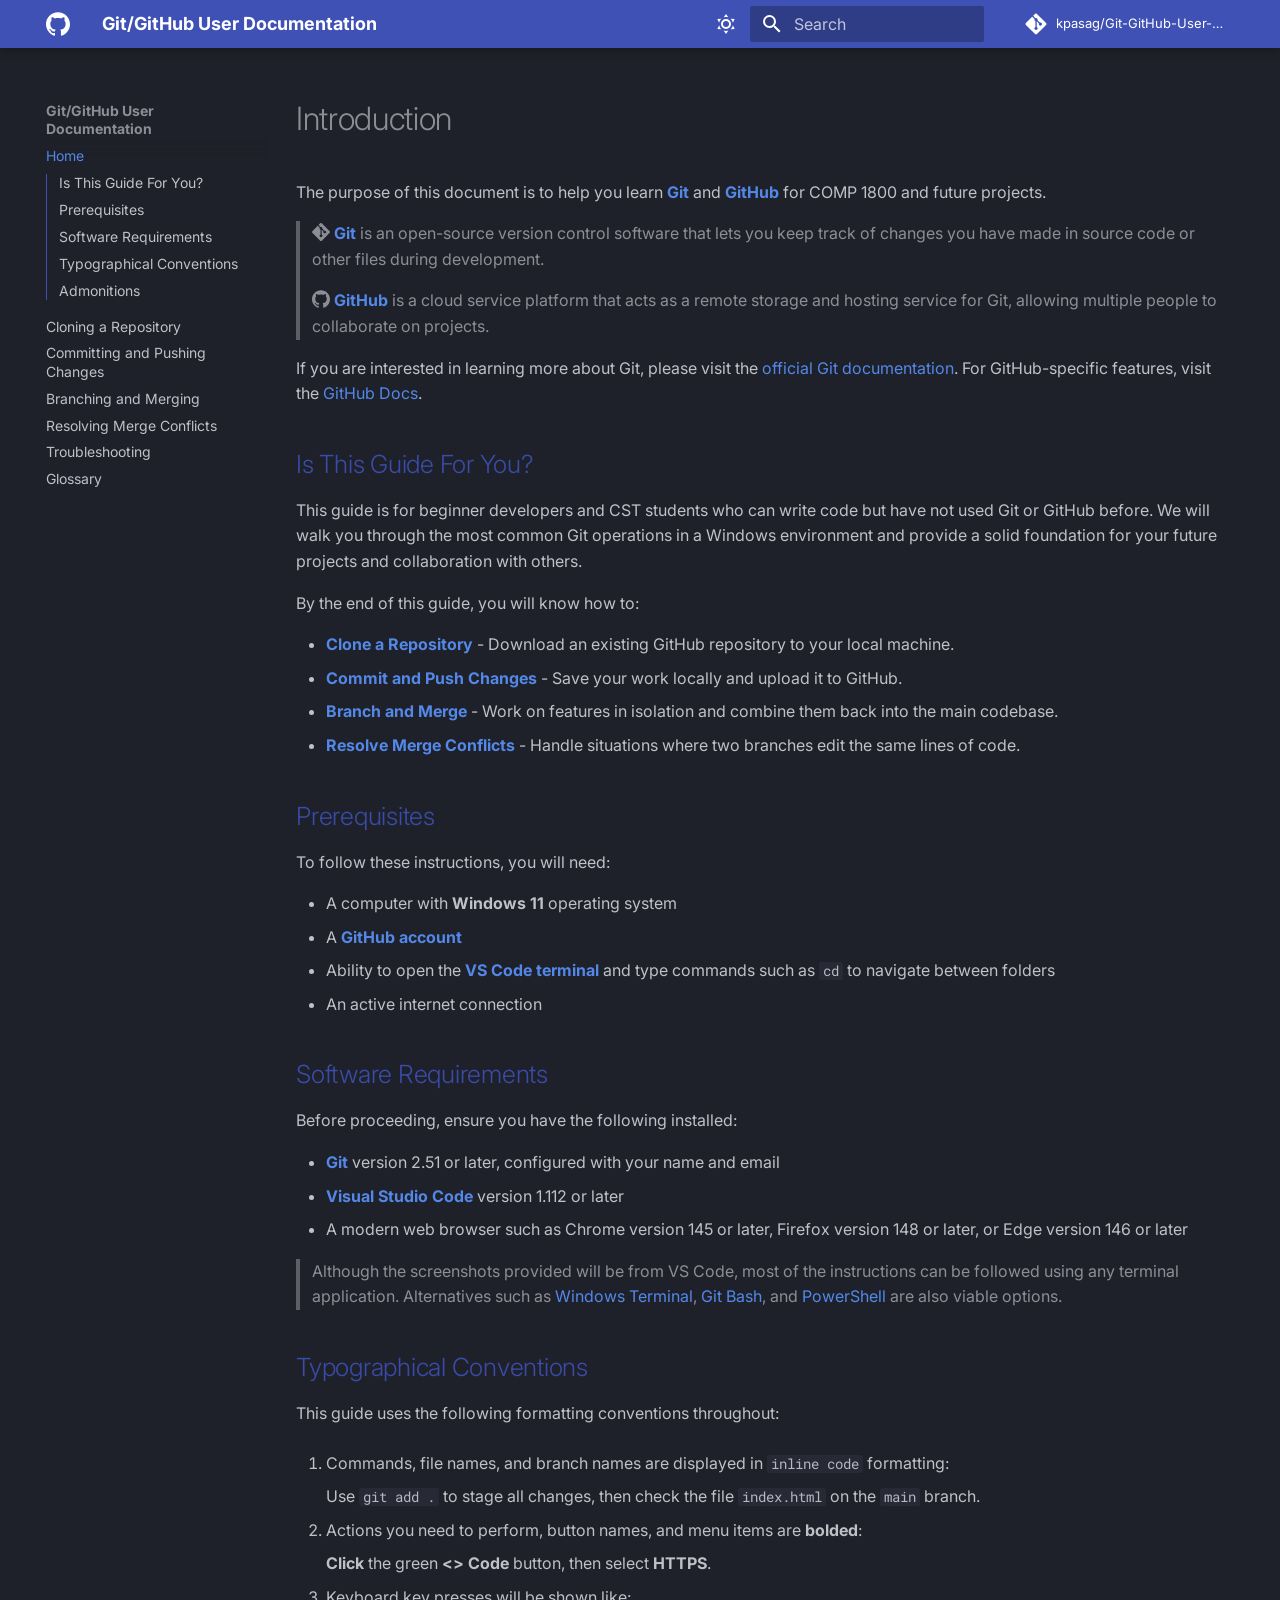
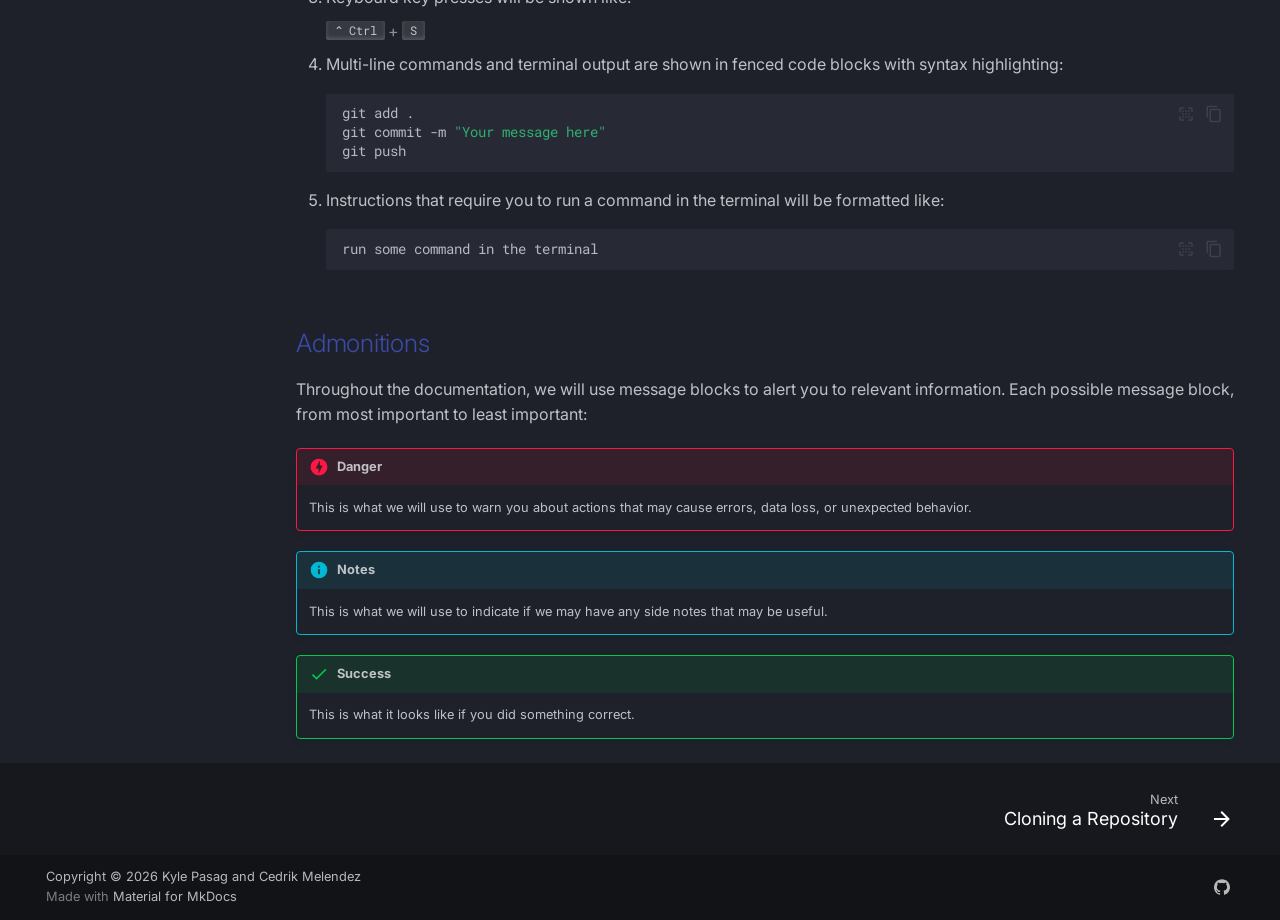
==== commit 381cae5b: "Deployed cbb4924 with MkDocs version: 1.6.1" ====
--- a/index.html
+++ b/index.html
@@ -48,6 +48,8 @@
         <style>:root{--md-text-font:"Inter";--md-code-font:"Roboto Mono"}</style>
       
     
+    
+      <link rel="stylesheet" href="stylesheets/extra.css">
     
     <script>__md_scope=new URL(".",location),__md_hash=e=>[...e].reduce(((e,_)=>(e<<5)-e+_.charCodeAt(0)),0),__md_get=(e,_=localStorage,t=__md_scope)=>JSON.parse(_.getItem(t.pathname+"."+e)),__md_set=(e,_,t=localStorage,a=__md_scope)=>{try{t.setItem(a.pathname+"."+e,JSON.stringify(_))}catch(e){}}</script>
     
@@ -189,6 +191,18 @@
       
     
     
+      <div class="md-header__source">
+        <a href="https://github.com/kpasag/Git-GitHub-User-Documentation" title="Go to repository" class="md-source" data-md-component="source">
+  <div class="md-source__icon md-icon">
+    
+    <svg xmlns="http://www.w3.org/2000/svg" viewBox="0 0 448 512"><!--! Font Awesome Free 7.1.0 by @fontawesome - https://fontawesome.com License - https://fontawesome.com/license/free (Icons: CC BY 4.0, Fonts: SIL OFL 1.1, Code: MIT License) Copyright 2025 Fonticons, Inc.--><path d="M439.6 236.1 244 40.5c-5.4-5.5-12.8-8.5-20.4-8.5s-15 3-20.4 8.4L162.5 81l51.5 51.5c27.1-9.1 52.7 16.8 43.4 43.7l49.7 49.7c34.2-11.8 61.2 31 35.5 56.7-26.5 26.5-70.2-2.9-56-37.3L240.3 199v121.9c25.3 12.5 22.3 41.8 9.1 55-6.4 6.4-15.2 10.1-24.3 10.1s-17.8-3.6-24.3-10.1c-17.6-17.6-11.1-46.9 11.2-56v-123c-20.8-8.5-24.6-30.7-18.6-45L142.6 101 8.5 235.1C3 240.6 0 247.9 0 255.5s3 15 8.5 20.4l195.6 195.7c5.4 5.4 12.7 8.4 20.4 8.4s15-3 20.4-8.4l194.7-194.7c5.4-5.4 8.4-12.8 8.4-20.4s-3-15-8.4-20.4"/></svg>
+  </div>
+  <div class="md-source__repository">
+    kpasag/Git-GitHub-User-Documentation
+  </div>
+</a>
+      </div>
+    
   </nav>
   
 </header>
@@ -224,6 +238,18 @@
     </a>
     Git/GitHub User Documentation
   </label>
+  
+    <div class="md-nav__source">
+      <a href="https://github.com/kpasag/Git-GitHub-User-Documentation" title="Go to repository" class="md-source" data-md-component="source">
+  <div class="md-source__icon md-icon">
+    
+    <svg xmlns="http://www.w3.org/2000/svg" viewBox="0 0 448 512"><!--! Font Awesome Free 7.1.0 by @fontawesome - https://fontawesome.com License - https://fontawesome.com/license/free (Icons: CC BY 4.0, Fonts: SIL OFL 1.1, Code: MIT License) Copyright 2025 Fonticons, Inc.--><path d="M439.6 236.1 244 40.5c-5.4-5.5-12.8-8.5-20.4-8.5s-15 3-20.4 8.4L162.5 81l51.5 51.5c27.1-9.1 52.7 16.8 43.4 43.7l49.7 49.7c34.2-11.8 61.2 31 35.5 56.7-26.5 26.5-70.2-2.9-56-37.3L240.3 199v121.9c25.3 12.5 22.3 41.8 9.1 55-6.4 6.4-15.2 10.1-24.3 10.1s-17.8-3.6-24.3-10.1c-17.6-17.6-11.1-46.9 11.2-56v-123c-20.8-8.5-24.6-30.7-18.6-45L142.6 101 8.5 235.1C3 240.6 0 247.9 0 255.5s3 15 8.5 20.4l195.6 195.7c5.4 5.4 12.7 8.4 20.4 8.4s15-3 20.4-8.4l194.7-194.7c5.4-5.4 8.4-12.8 8.4-20.4s-3-15-8.4-20.4"/></svg>
+  </div>
+  <div class="md-source__repository">
+    kpasag/Git-GitHub-User-Documentation
+  </div>
+</a>
+    </div>
   
   <ul class="md-nav__list" data-md-scrollfix>
     
@@ -533,6 +559,9 @@
                 
                   
 
+
+  
+  
 
 
 <h1 id="introduction">Introduction</h1>
@@ -547,7 +576,7 @@
 <p>By the end of this guide, you will know how to:</p>
 <ul>
 <li><strong><a href="cloning/">Clone a Repository</a></strong> - Download an existing GitHub repository to your local machine.</li>
-<li><strong><a href="committing-and-pushing/">Committ and Push Changes</a></strong> - Save your work locally and upload it to GitHub.</li>
+<li><strong><a href="committing-and-pushing/">Commit and Push Changes</a></strong> - Save your work locally and upload it to GitHub.</li>
 <li><strong><a href="branching-and-merging/">Branch and Merge</a></strong> - Work on features in isolation and combine them back into the main codebase.</li>
 <li><strong><a href="resolving-merge-conflicts/">Resolve Merge Conflicts</a></strong> - Handle situations where two branches edit the same lines of code.</li>
 </ul>
@@ -557,12 +586,14 @@
 <li>A computer with <strong>Windows 11</strong> operating system</li>
 <li>A <a href="https://github.com/join"><strong>GitHub account</strong></a></li>
 <li>Ability to open the <a href="https://code.visualstudio.com/docs/terminal/basics"><strong>VS Code terminal</strong></a> and type commands such as <code>cd</code> to navigate between folders</li>
+<li>An active internet connection</li>
 </ul>
 <h2 id="software-requirements">Software Requirements</h2>
 <p>Before proceeding, ensure you have the following installed:</p>
 <ul>
-<li><a href="https://git-scm.com/downloads"><strong>Git</strong></a> version 2.51 or later</li>
+<li><a href="https://git-scm.com/downloads"><strong>Git</strong></a> version 2.51 or later, configured with your name and email</li>
 <li><a href="https://code.visualstudio.com/download"><strong>Visual Studio Code</strong></a> version 1.112 or later</li>
+<li>A modern web browser such as Chrome version 145 or later, Firefox version 148 or later, or Edge version 146 or later</li>
 </ul>
 <blockquote>
 <p>Although the screenshots provided will be from VS Code, most of the instructions can be followed using any terminal application.
@@ -572,12 +603,16 @@
 <p>This guide uses the following formatting conventions throughout:</p>
 <ol>
 <li>
-<p>Commands, file names, branch names, and terminal output are displayed in <code>inline code</code> formatting:</p>
+<p>Commands, file names, and branch names are displayed in <code>inline code</code> formatting:</p>
 <p>Use <code>git add .</code> to stage all changes, then check the file <code>index.html</code> on the <code>main</code> branch.</p>
 </li>
 <li>
 <p>Actions you need to perform, button names, and menu items are <strong>bolded</strong>:</p>
 <p><strong>Click</strong> the green <strong>&lt;&gt; Code</strong> button, then select <strong>HTTPS</strong>.</p>
+</li>
+<li>
+<p>Keyboard key presses will be shown like:</p>
+<p><span class="keys"><kbd class="key-control">Ctrl</kbd><span>+</span><kbd class="key-s">S</kbd></span></p>
 </li>
 <li>
 <p>Multi-line commands and terminal output are shown in fenced code blocks with syntax highlighting:</p>
@@ -596,7 +631,7 @@
 <p>Throughout the documentation, we will use message blocks to alert you to relevant information. Each possible message block, from most important to least important:</p>
 <div class="admonition danger">
 <p class="admonition-title">Danger</p>
-<p>This is what we will use to let you know NOT to do something.</p>
+<p>This is what we will use to warn you about actions that may cause errors, data loss, or unexpected behavior.</p>
 </div>
 <div class="admonition info">
 <p class="admonition-title">Notes</p>
@@ -625,6 +660,12 @@
           
 <script>var target=document.getElementById(location.hash.slice(1));target&&target.name&&(target.checked=target.name.startsWith("__tabbed_"))</script>
         </div>
+        
+          <button type="button" class="md-top md-icon" data-md-component="top" hidden>
+  
+  <svg xmlns="http://www.w3.org/2000/svg" viewBox="0 0 24 24"><path d="M13 20h-2V8l-5.5 5.5-1.42-1.42L12 4.16l7.92 7.92-1.42 1.42L13 8z"/></svg>
+  Back to top
+</button>
         
       </main>
       
@@ -659,7 +700,7 @@
       <div class="md-copyright">
   
     <div class="md-copyright__highlight">
-      Copright &copy; 2026 Kyle Pasag and Cedrik Melendez
+      Copyright &copy; 2026 Kyle Pasag and Cedrik Melendez
     </div>
   
   
@@ -699,7 +740,7 @@
     
       
       
-      <script id="__config" type="application/json">{"annotate": null, "base": ".", "features": ["navigation.sections", "navigation.footer", "toc.integrate", "content.code.copy", "content.code.select"], "search": "assets/javascripts/workers/search.2c215733.min.js", "tags": null, "translations": {"clipboard.copied": "Copied to clipboard", "clipboard.copy": "Copy to clipboard", "search.result.more.one": "1 more on this page", "search.result.more.other": "# more on this page", "search.result.none": "No matching documents", "search.result.one": "1 matching document", "search.result.other": "# matching documents", "search.result.placeholder": "Type to start searching", "search.result.term.missing": "Missing", "select.version": "Select version"}, "version": null}</script>
+      <script id="__config" type="application/json">{"annotate": null, "base": ".", "features": ["navigation.top", "navigation.sections", "navigation.footer", "toc.integrate", "content.code.copy", "content.code.select"], "search": "assets/javascripts/workers/search.2c215733.min.js", "tags": null, "translations": {"clipboard.copied": "Copied to clipboard", "clipboard.copy": "Copy to clipboard", "search.result.more.one": "1 more on this page", "search.result.more.other": "# more on this page", "search.result.none": "No matching documents", "search.result.one": "1 matching document", "search.result.other": "# matching documents", "search.result.placeholder": "Type to start searching", "search.result.term.missing": "Missing", "select.version": "Select version"}, "version": null}</script>
     
     
       <script src="assets/javascripts/bundle.79ae519e.min.js"></script>
--- a/stylesheets/extra.css
+++ b/stylesheets/extra.css
@@ -0,0 +1,6 @@
+h2 {
+    color: rgb(58, 75, 168);
+}
+h3 {
+    color: rgb(53, 68, 155);
+}
